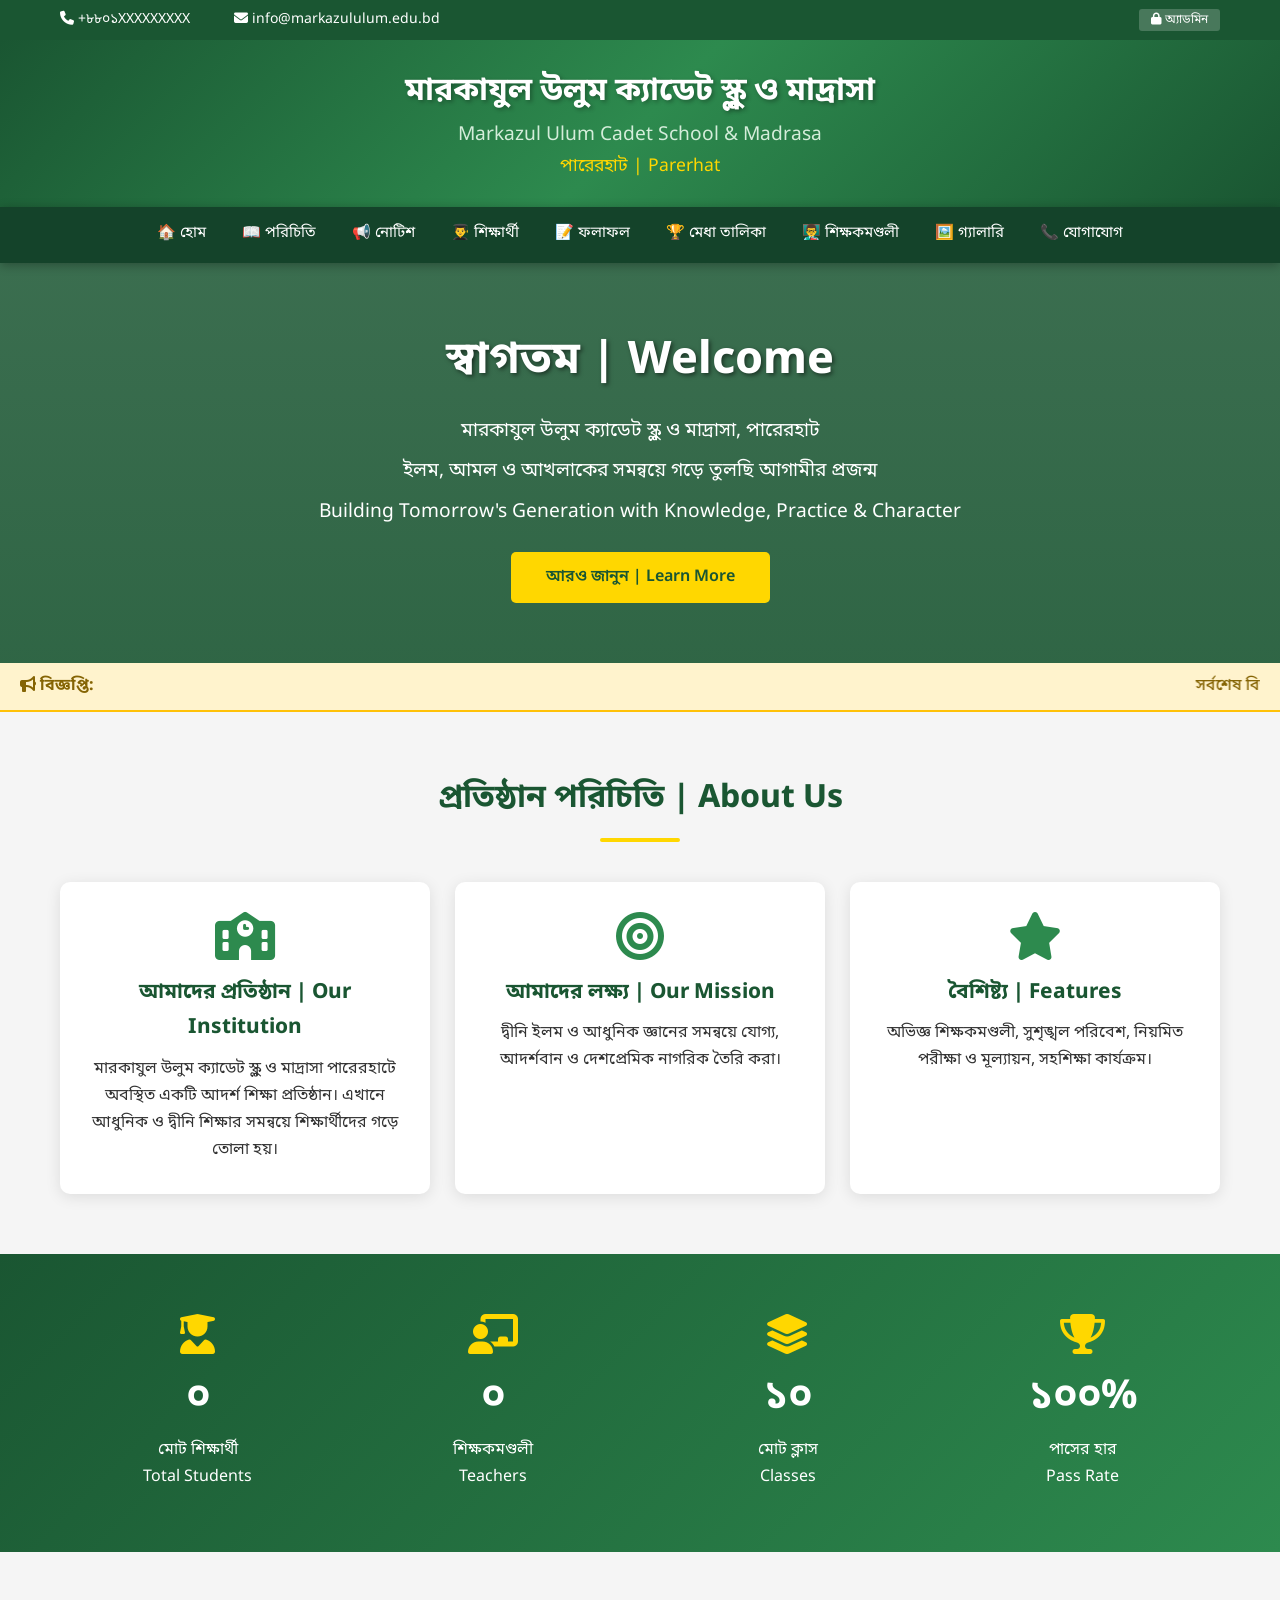
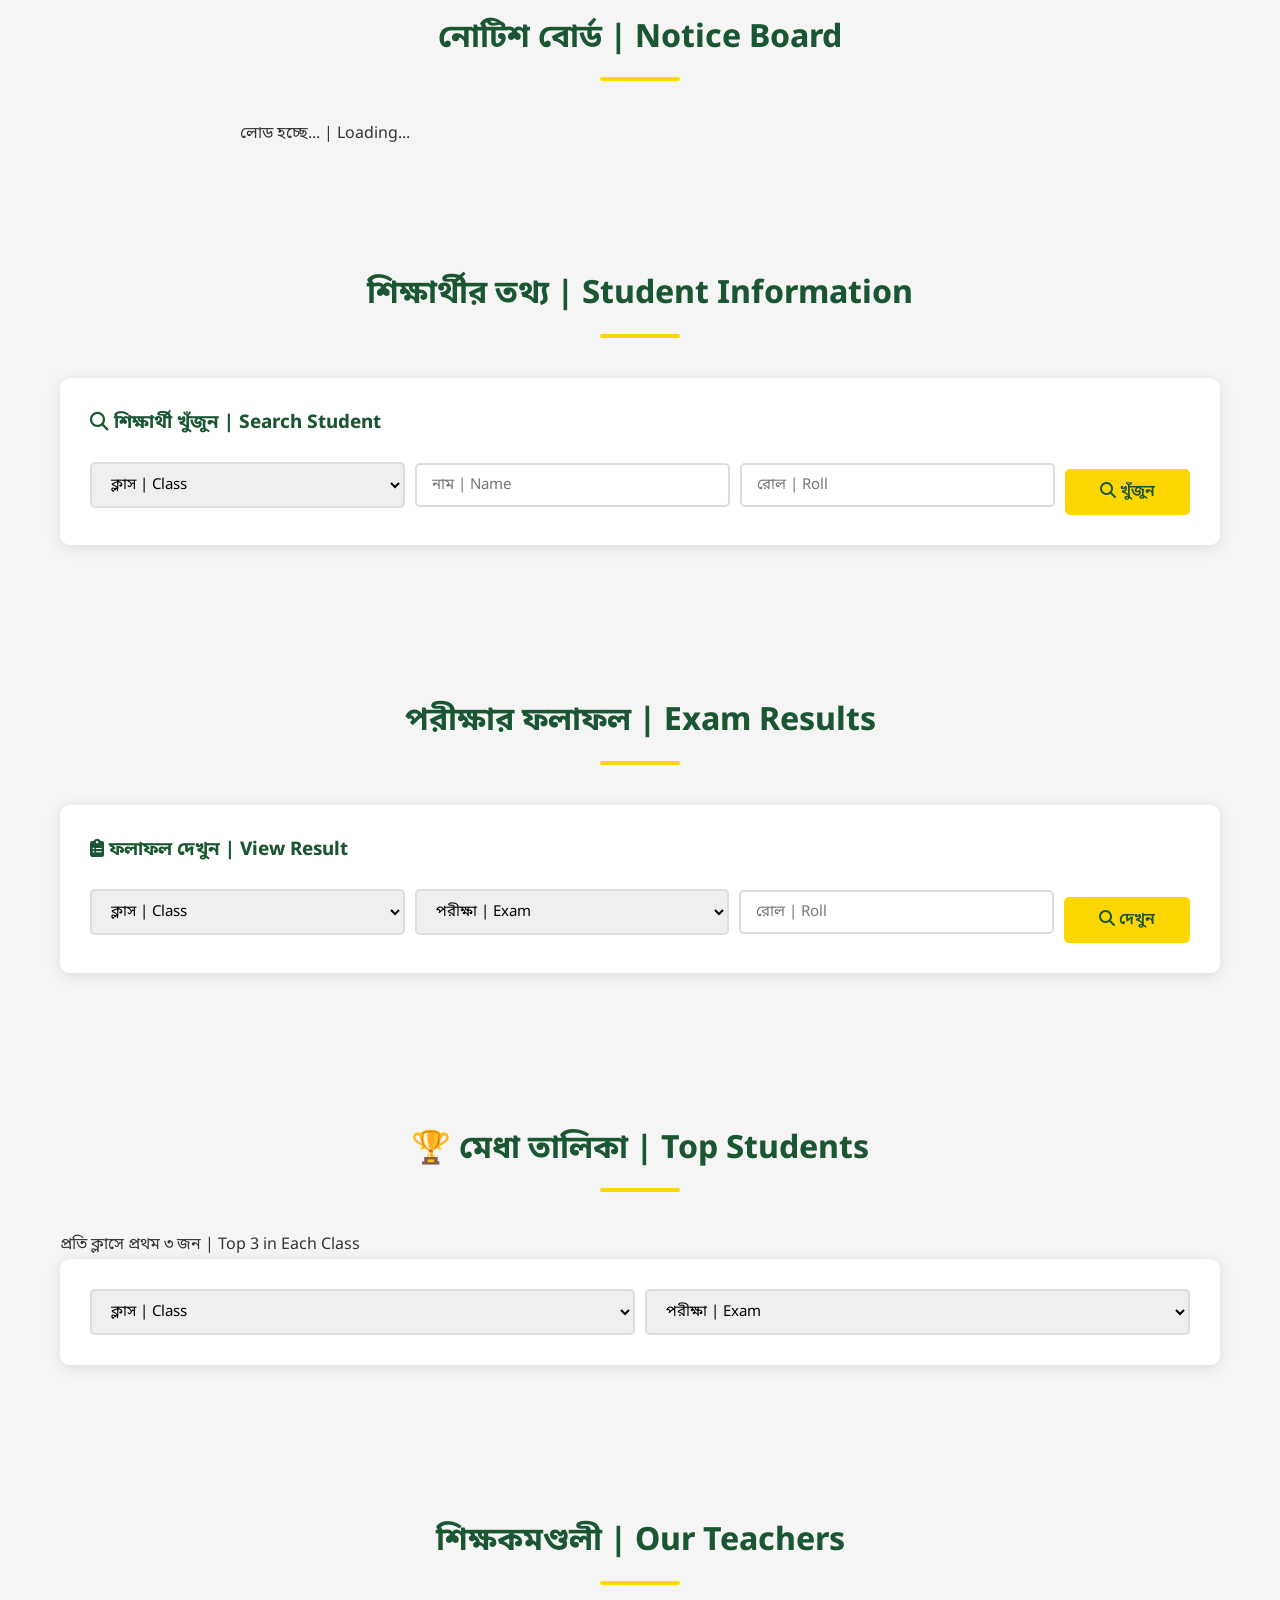
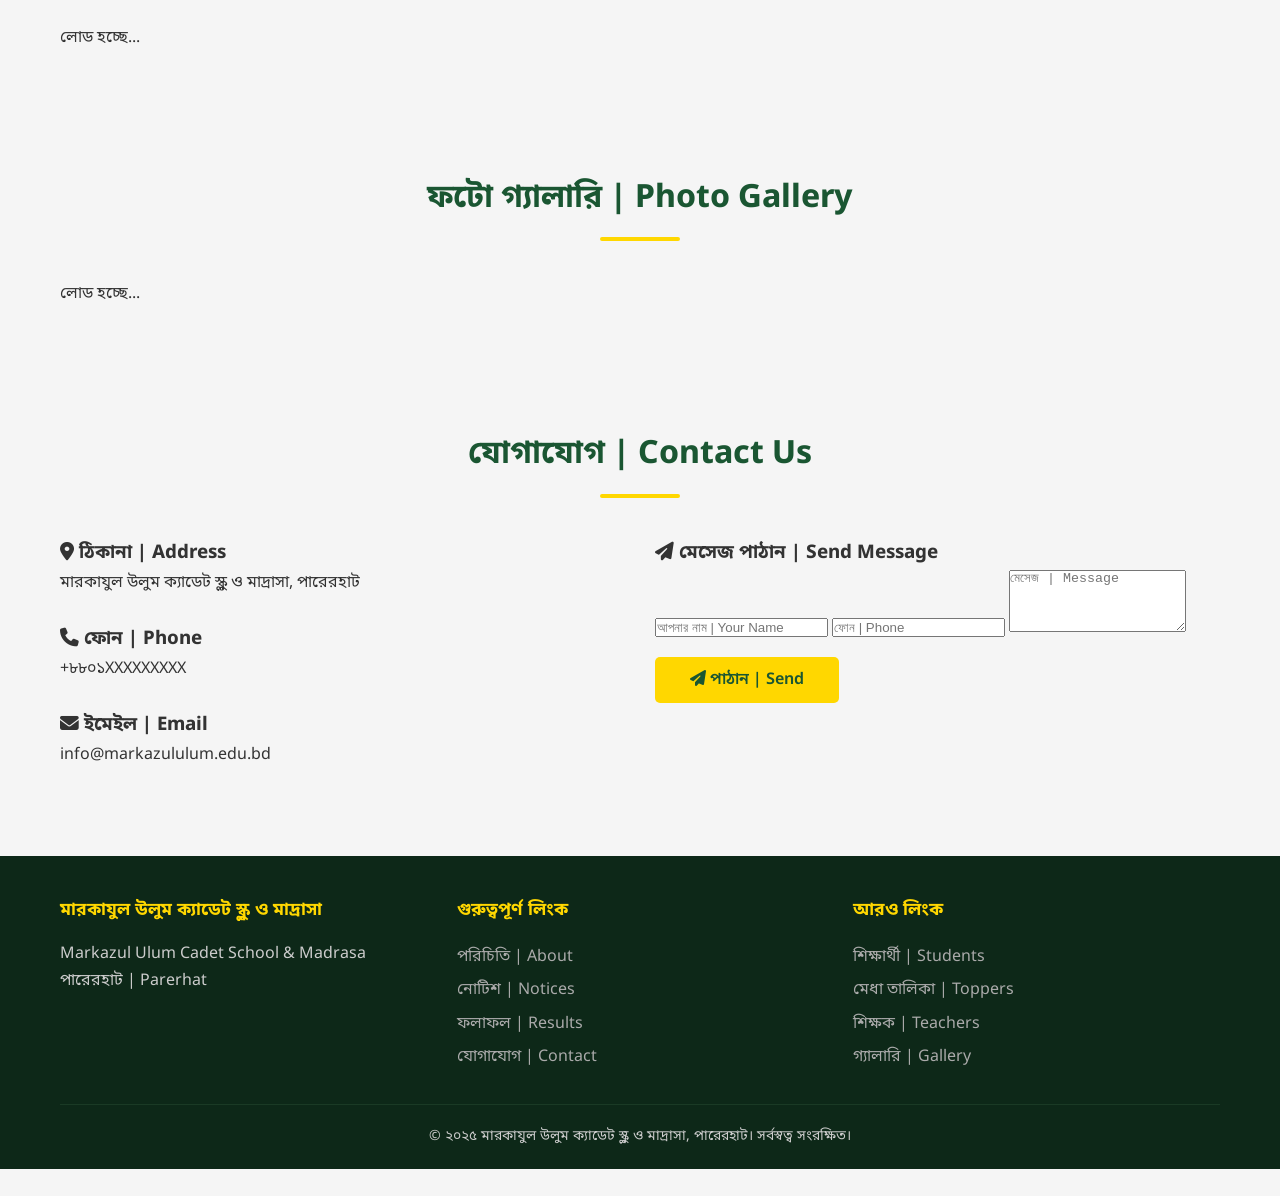
==== index.html @ 5c238a0b "Update index.html" ====
<!DOCTYPE html>
<html lang="bn">
<head>
    <meta charset="UTF-8">
    <meta name="viewport" content="width=device-width, initial-scale=1.0">
    <title>মারকাযুল উলুম ক্যাডেট স্কুল ও মাদ্রাসা, পারেরহাট</title>
    <link rel="stylesheet" href="style.css">
    <link href="https://fonts.googleapis.com/css2?family=Noto+Sans+Bengali:wght@300;400;500;600;700;800&display=swap" rel="stylesheet">
    <link rel="stylesheet" href="https://cdnjs.cloudflare.com/ajax/libs/font-awesome/6.5.0/css/all.min.css">
</head>
<body>

<!-- Top Bar -->
<div class="top-bar">
    <div class="container top-flex">
        <div class="top-left">
            <span><i class="fas fa-phone"></i> <span id="topPhone">+৮৮০১XXXXXXXXX</span></span>
            <span><i class="fas fa-envelope"></i> <span id="topEmail">info@markazululum.edu.bd</span></span>
        </div>
        <div class="top-right">
            <a href="admin.html" class="admin-link"><i class="fas fa-lock"></i> অ্যাডমিন</a>
        </div>
    </div>
</div>

<!-- Header -->
<header class="header" id="siteHeader">
    <div class="container header-content">
        <img src="" alt="Logo" class="logo" id="siteLogo" onerror="this.style.display='none'">
        <div class="header-text">
            <h1 id="siteNameBn">মারকাযুল উলুম ক্যাডেট স্কুল ও মাদ্রাসা</h1>
            <h2 id="siteNameEn">Markazul Ulum Cadet School & Madrasa</h2>
            <p id="siteLocation">পারেরহাট | Parerhat</p>
        </div>
        <img src="" alt="Logo" class="logo logo-right" id="siteLogo2" onerror="this.style.display='none'">
    </div>
</header>

<!-- Navigation -->
<nav class="navbar">
    <div class="container">
        <button class="nav-toggle" onclick="toggleNav()">☰ মেনু | Menu</button>
        <ul class="nav-menu" id="navMenu">
            <li><a href="#home">🏠 হোম</a></li>
            <li><a href="#about">📖 পরিচিতি</a></li>
            <li><a href="#notices">📢 নোটিশ</a></li>
            <li><a href="#students">👨‍🎓 শিক্ষার্থী</a></li>
            <li><a href="#results">📝 ফলাফল</a></li>
            <li><a href="#toppers">🏆 মেধা তালিকা</a></li>
            <li><a href="#teachers">👨‍🏫 শিক্ষকমণ্ডলী</a></li>
            <li><a href="#gallery">🖼️ গ্যালারি</a></li>
            <li><a href="#contact">📞 যোগাযোগ</a></li>
        </ul>
    </div>
</nav>

<!-- Hero Section -->
<section id="home" class="hero">
    <div class="hero-overlay">
        <div class="container hero-center">
            <h1 id="heroTitle">স্বাগতম | Welcome</h1>
            <p id="heroSubtitle" class="hero-sub">মারকাযুল উলুম ক্যাডেট স্কুল ও মাদ্রাসা, পারেরহাট</p>
            <p id="heroSlogan" class="hero-slogan">ইলম, আমল ও আখলাকের সমন্বয়ে গড়ে তুলছি আগামীর প্রজন্ম</p>
            <p id="heroSloganEn" class="hero-slogan-en">Building Tomorrow's Generation with Knowledge, Practice & Character</p>
            <a href="#about" class="btn btn-hero">আরও জানুন | Learn More</a>
        </div>
    </div>
</section>

<!-- Marquee -->
<div class="marquee-bar">
    <span class="marquee-label"><i class="fas fa-bullhorn"></i> বিজ্ঞপ্তি:</span>
    <marquee id="marqueeNotice" behavior="scroll" direction="left" scrollamount="4">
        সর্বশেষ বিজ্ঞপ্তি লোড হচ্ছে...
    </marquee>
</div>

<!-- About -->
<section id="about" class="section">
    <div class="container">
        <h2 class="section-title">প্রতিষ্ঠান পরিচিতি | About Us</h2>
        <div class="about-grid">
            <div class="about-card">
                <i class="fas fa-school"></i>
                <h3>আমাদের প্রতিষ্ঠান | Our Institution</h3>
                <p id="aboutText1">মারকাযুল উলুম ক্যাডেট স্কুল ও মাদ্রাসা পারেরহাটে অবস্থিত একটি আদর্শ শিক্ষা প্রতিষ্ঠান। এখানে আধুনিক ও দ্বীনি শিক্ষার সমন্বয়ে শিক্ষার্থীদের গড়ে তোলা হয়।</p>
            </div>
            <div class="about-card">
                <i class="fas fa-bullseye"></i>
                <h3>আমাদের লক্ষ্য | Our Mission</h3>
                <p id="aboutText2">দ্বীনি ইলম ও আধুনিক জ্ঞানের সমন্বয়ে যোগ্য, আদর্শবান ও দেশপ্রেমিক নাগরিক তৈরি করা।</p>
            </div>
            <div class="about-card">
                <i class="fas fa-star"></i>
                <h3>বৈশিষ্ট্য | Features</h3>
                <p id="aboutText3">অভিজ্ঞ শিক্ষকমণ্ডলী, সুশৃঙ্খল পরিবেশ, নিয়মিত পরীক্ষা ও মূল্যায়ন, সহশিক্ষা কার্যক্রম।</p>
            </div>
        </div>
    </div>
</section>

<!-- Stats -->
<section class="stats-section">
    <div class="container stats-grid">
        <div class="stat-card">
            <i class="fas fa-user-graduate"></i>
            <h3 id="statStudents">০</h3>
            <p>মোট শিক্ষার্থী<br>Total Students</p>
        </div>
        <div class="stat-card">
            <i class="fas fa-chalkboard-teacher"></i>
            <h3 id="statTeachers">০</h3>
            <p>শিক্ষকমণ্ডলী<br>Teachers</p>
        </div>
        <div class="stat-card">
            <i class="fas fa-layer-group"></i>
            <h3 id="statClasses">১০</h3>
            <p>মোট ক্লাস<br>Classes</p>
        </div>
        <div class="stat-card">
            <i class="fas fa-trophy"></i>
            <h3 id="statPassRate">১০০%</h3>
            <p>পাসের হার<br>Pass Rate</p>
        </div>
    </div>
</section>

<!-- Notices -->
<section id="notices" class="section bg-light">
    <div class="container">
        <h2 class="section-title">নোটিশ বোর্ড | Notice Board</h2>
        <div id="noticeList" class="notice-list">
            <div class="loading">লোড হচ্ছে... | Loading...</div>
        </div>
    </div>
</section>

<!-- Students -->
<section id="students" class="section">
    <div class="container">
        <h2 class="section-title">শিক্ষার্থীর তথ্য | Student Information</h2>
        <div class="search-box">
            <h3><i class="fas fa-search"></i> শিক্ষার্থী খুঁজুন | Search Student</h3>
            <div class="search-form">
                <select id="searchClass">
                    <option value="">ক্লাস | Class</option>
                    <option value="Play">প্লে | Play</option>
                    <option value="Nursery">নার্সারি | Nursery</option>
                    <option value="KG">কেজি | KG</option>
                    <option value="1">ক্লাস ১ | Class 1</option>
                    <option value="2">ক্লাস ২ | Class 2</option>
                    <option value="3">ক্লাস ৩ | Class 3</option>
                    <option value="4">ক্লাস ৪ | Class 4</option>
                    <option value="5">ক্লাস ৫ | Class 5</option>
                    <option value="6">ক্লাস ৬ | Class 6</option>
                    <option value="7">ক্লাস ৭ | Class 7</option>
                    <option value="8">ক্লাস ৮ | Class 8</option>
                    <option value="9">ক্লাস ৯ | Class 9</option>
                    <option value="10">ক্লাস ১০ | Class 10</option>
                </select>
                <input type="text" id="searchName" placeholder="নাম | Name">
                <input type="text" id="searchRoll" placeholder="রোল | Roll">
                <button onclick="searchStudents()" class="btn"><i class="fas fa-search"></i> খুঁজুন</button>
            </div>
        </div>
        <div id="studentResults" class="student-grid"></div>
    </div>
</section>

<!-- Results -->
<section id="results" class="section bg-light">
    <div class="container">
        <h2 class="section-title">পরীক্ষার ফলাফল | Exam Results</h2>
        <div class="search-box">
            <h3><i class="fas fa-clipboard-list"></i> ফলাফল দেখুন | View Result</h3>
            <div class="search-form">
                <select id="resultClass">
                    <option value="">ক্লাস | Class</option>
                    <option value="Play">প্লে</option>
                    <option value="Nursery">নার্সারি</option>
                    <option value="KG">কেজি</option>
                    <option value="1">ক্লাস ১</option>
                    <option value="2">ক্লাস ২</option>
                    <option value="3">ক্লাস ৩</option>
                    <option value="4">ক্লাস ৪</option>
                    <option value="5">ক্লাস ৫</option>
                    <option value="6">ক্লাস ৬</option>
                    <option value="7">ক্লাস ৭</option>
                    <option value="8">ক্লাস ৮</option>
                    <option value="9">ক্লাস ৯</option>
                    <option value="10">ক্লাস ১০</option>
                </select>
                <select id="resultExam">
                    <option value="">পরীক্ষা | Exam</option>
                    <option value="1st-term">প্রথম সাময়িক | 1st Term</option>
                    <option value="mid-term">অর্ধবার্ষিক | Mid Term</option>
                    <option value="final">বার্ষিক | Final</option>
                    <option value="test">টেস্ট | Test</option>
                </select>
                <input type="text" id="resultRoll" placeholder="রোল | Roll">
                <button onclick="searchResults()" class="btn"><i class="fas fa-search"></i> দেখুন</button>
            </div>
        </div>
        <div id="resultDisplay"></div>
    </div>
</section>

<!-- Toppers -->
<section id="toppers" class="section">
    <div class="container">
        <h2 class="section-title">🏆 মেধা তালিকা | Top Students</h2>
        <p class="section-subtitle">প্রতি ক্লাসে প্রথম ৩ জন | Top 3 in Each Class</p>
        <div class="search-box">
            <div class="search-form">
                <select id="topperClass" onchange="loadToppers()">
                    <option value="">ক্লাস | Class</option>
                    <option value="Play">প্লে</option>
                    <option value="Nursery">নার্সারি</option>
                    <option value="KG">কেজি</option>
                    <option value="1">ক্লাস ১</option>
                    <option value="2">ক্লাস ২</option>
                    <option value="3">ক্লাস ৩</option>
                    <option value="4">ক্লাস ৪</option>
                    <option value="5">ক্লাস ৫</option>
                    <option value="6">ক্লাস ৬</option>
                    <option value="7">ক্লাস ৭</option>
                    <option value="8">ক্লাস ৮</option>
                    <option value="9">ক্লাস ৯</option>
                    <option value="10">ক্লাস ১০</option>
                </select>
                <select id="topperExam" onchange="loadToppers()">
                    <option value="">পরীক্ষা | Exam</option>
                    <option value="1st-term">প্রথম সাময়িক</option>
                    <option value="mid-term">অর্ধবার্ষিক</option>
                    <option value="final">বার্ষিক</option>
                    <option value="test">টেস্ট</option>
                </select>
            </div>
        </div>
        <div id="topperDisplay" class="topper-grid"></div>
    </div>
</section>

<!-- Teachers -->
<section id="teachers" class="section bg-light">
    <div class="container">
        <h2 class="section-title">শিক্ষকমণ্ডলী | Our Teachers</h2>
        <div id="teacherList" class="teacher-grid">
            <div class="loading">লোড হচ্ছে...</div>
        </div>
    </div>
</section>

<!-- Gallery -->
<section id="gallery" class="section">
    <div class="container">
        <h2 class="section-title">ফটো গ্যালারি | Photo Gallery</h2>
        <div id="galleryGrid" class="gallery-grid">
            <div class="loading">লোড হচ্ছে...</div>
        </div>
    </div>
</section>

<!-- Contact -->
<section id="contact" class="section bg-light">
    <div class="container">
        <h2 class="section-title">যোগাযোগ | Contact Us</h2>
        <div class="contact-grid">
            <div class="contact-card">
                <h3><i class="fas fa-map-marker-alt"></i> ঠিকানা | Address</h3>
                <p id="contactAddress">মারকাযুল উলুম ক্যাডেট স্কুল ও মাদ্রাসা, পারেরহাট</p>
                <br>
                <h3><i class="fas fa-phone"></i> ফোন | Phone</h3>
                <p id="contactPhone">+৮৮০১XXXXXXXXX</p>
                <br>
                <h3><i class="fas fa-envelope"></i> ইমেইল | Email</h3>
                <p id="contactEmail">info@markazululum.edu.bd</p>
                <br>
                <div id="contactMap"></div>
            </div>
            <div class="contact-card">
                <h3><i class="fas fa-paper-plane"></i> মেসেজ পাঠান | Send Message</h3>
                <input type="text" id="msgName" placeholder="আপনার নাম | Your Name">
                <input type="text" id="msgPhone" placeholder="ফোন | Phone">
                <textarea id="msgText" rows="4" placeholder="মেসেজ | Message"></textarea>
                <button onclick="sendMessage()" class="btn btn-full"><i class="fas fa-paper-plane"></i> পাঠান | Send</button>
                <p id="msgStatus"></p>
            </div>
        </div>
    </div>
</section>

<!-- Footer -->
<footer class="footer">
    <div class="container">
        <div class="footer-grid">
            <div class="footer-col">
                <h3 id="footerName">মারকাযুল উলুম ক্যাডেট স্কুল ও মাদ্রাসা</h3>
                <p>Markazul Ulum Cadet School & Madrasa</p>
                <p>পারেরহাট | Parerhat</p>
            </div>
            <div class="footer-col">
                <h3>গুরুত্বপূর্ণ লিংক</h3>
                <a href="#about">পরিচিতি | About</a>
                <a href="#notices">নোটিশ | Notices</a>
                <a href="#results">ফলাফল | Results</a>
                <a href="#contact">যোগাযোগ | Contact</a>
            </div>
            <div class="footer-col">
                <h3>আরও লিংক</h3>
                <a href="#students">শিক্ষার্থী | Students</a>
                <a href="#toppers">মেধা তালিকা | Toppers</a>
                <a href="#teachers">শিক্ষক | Teachers</a>
                <a href="#gallery">গ্যালারি | Gallery</a>
            </div>
        </div>
        <div class="footer-bottom">
            <p id="footerText">© ২০২৫ মারকাযুল উলুম ক্যাডেট স্কুল ও মাদ্রাসা, পারেরহাট। সর্বস্বত্ব সংরক্ষিত।</p>
        </div>
    </div>
</footer>

<!-- Image Modal -->
<div id="imageModal" class="modal" onclick="this.style.display='none'">
    <img id="modalImg" src="">
    <p id="modalCaption"></p>
</div>

<!-- Firebase SDK -->
<script src="https://www.gstatic.com/firebasejs/10.7.1/firebase-app-compat.js"></script>
<script src="https://www.gstatic.com/firebasejs/10.7.1/firebase-firestore-compat.js"></script>
<script src="https://www.gstatic.com/firebasejs/10.7.1/firebase-auth-compat.js"></script>
<script src="app.js"></script>

</body>
</html>
---- style.css ----
/* ===== RESET & BASE ===== */
* {
    margin: 0;
    padding: 0;
    box-sizing: border-box;
}

body {
    font-family: 'Noto Sans Bengali', sans-serif;
    color: #333;
    line-height: 1.7;
    background: #f5f5f5;
}

.container {
    max-width: 1200px;
    margin: 0 auto;
    padding: 0 20px;
}

a {
    text-decoration: none;
    color: inherit;
}

.english {
    font-style: italic;
    color: #666;
    font-size: 0.9em;
}

/* ===== TOP BAR ===== */
.top-bar {
    background: #1a5632;
    color: white;
    padding: 8px 0;
    font-size: 14px;
}

.top-bar .container {
    display: flex;
    justify-content: space-between;
    align-items: center;
    flex-wrap: wrap;
    gap: 10px;
}

.top-bar span {
    margin-right: 20px;
}

.admin-link {
    background: rgba(255,255,255,0.2);
    padding: 3px 12px;
    border-radius: 3px;
    font-size: 12px;
}

.admin-link:hover {
    background: rgba(255,255,255,0.3);
}

/* ===== HEADER ===== */
.header {
    background: linear-gradient(135deg, #1a5632 0%, #2d8a4e 50%, #1a5632 100%);
    color: white;
    padding: 25px 0;
    text-align: center;
}

.header-content {
    display: flex;
    align-items: center;
    justify-content: center;
    gap: 20px;
    flex-wrap: wrap;
}

.logo {
    width: 80px;
    height: 80px;
    border-radius: 50%;
    border: 3px solid gold;
}

.header-text h1 {
    font-size: 2em;
    text-shadow: 2px 2px 4px rgba(0,0,0,0.3);
}

.header-text h2 {
    font-size: 1.2em;
    font-weight: 400;
    color: #d4edda;
}

.header-text p {
    color: gold;
    font-size: 1.1em;
}

/* ===== NAVBAR ===== */
.navbar {
    background: #14432a;
    position: sticky;
    top: 0;
    z-index: 1000;
    box-shadow: 0 2px 10px rgba(0,0,0,0.3);
}

.nav-toggle {
    display: none;
    background: #2d8a4e;
    color: white;
    border: none;
    padding: 10px 20px;
    font-size: 16px;
    cursor: pointer;
    width: 100%;
    font-family: 'Noto Sans Bengali', sans-serif;
}

.nav-menu {
    list-style: none;
    display: flex;
    justify-content: center;
    flex-wrap: wrap;
}

.nav-menu li a {
    display: block;
    padding: 14px 18px;
    color: white;
    font-size: 15px;
    transition: all 0.3s;
    border-bottom: 3px solid transparent;
}

.nav-menu li a:hover,
.nav-menu li a.active {
    background: #2d8a4e;
    border-bottom-color: gold;
}

/* ===== HERO ===== */
.hero {
    background: linear-gradient(rgba(26,86,50,0.85), rgba(26,86,50,0.9)),
                url('school-bg.jpg') center/cover;
    min-height: 400px;
    display: flex;
    align-items: center;
}

.hero-overlay {
    width: 100%;
    text-align: center;
    color: white;
    padding: 60px 20px;
}

.hero h1 {
    font-size: 2.8em;
    margin-bottom: 15px;
    text-shadow: 2px 2px 4px rgba(0,0,0,0.5);
}

.hero p {
    font-size: 1.2em;
    margin-bottom: 8px;
}

.btn {
    display: inline-block;
    background: gold;
    color: #1a5632;
    padding: 12px 35px;
    border: none;
    border-radius: 5px;
    font-size: 16px;
    font-weight: 600;
    cursor: pointer;
    margin-top: 15px;
    transition: all 0.3s;
    font-family: 'Noto Sans Bengali', sans-serif;
}

.btn:hover {
    background: #ffd700;
    transform: translateY(-2px);
    box-shadow: 0 5px 15px rgba(0,0,0,0.2);
}

/* ===== MARQUEE ===== */
.marquee-bar {
    background: #fff3cd;
    padding: 10px 20px;
    display: flex;
    align-items: center;
    border-bottom: 2px solid #ffc107;
}

.marquee-label {
    font-weight: 700;
    color: #856404;
    margin-right: 15px;
    white-space: nowrap;
}

marquee {
    color: #856404;
    font-weight: 500;
}

/* ===== SECTIONS ===== */
.section {
    padding: 60px 0;
}

.section-alt {
    background: #e8f5e9;
}

.section-title {
    text-align: center;
    font-size: 2em;
    color: #1a5632;
    margin-bottom: 40px;
    position: relative;
    padding-bottom: 15px;
}

.section-title::after {
    content: '';
    position: absolute;
    bottom: 0;
    left: 50%;
    transform: translateX(-50%);
    width: 80px;
    height: 4px;
    background: gold;
    border-radius: 2px;
}

/* ===== ABOUT ===== */
.about-grid {
    display: grid;
    grid-template-columns: repeat(auto-fit, minmax(300px, 1fr));
    gap: 25px;
}

.about-card {
    background: white;
    padding: 30px;
    border-radius: 10px;
    text-align: center;
    box-shadow: 0 3px 15px rgba(0,0,0,0.1);
    transition: transform 0.3s;
}

.about-card:hover {
    transform: translateY(-5px);
}

.about-card i {
    font-size: 3em;
    color: #2d8a4e;
    margin-bottom: 15px;
}

.about-card h3 {
    color: #1a5632;
    margin-bottom: 10px;
    font-size: 1.3em;
}

/* ===== STATS ===== */
.stats-section {
    background: linear-gradient(135deg, #1a5632, #2d8a4e);
    padding: 40px 0;
}

.stats-grid {
    display: grid;
    grid-template-columns: repeat(auto-fit, minmax(200px, 1fr));
    gap: 20px;
    text-align: center;
}

.stat-card {
    color: white;
    padding: 20px;
}

.stat-card i {
    font-size: 2.5em;
    color: gold;
    margin-bottom: 10px;
}

.stat-card h3 {
    font-size: 2.5em;
    margin-bottom: 5px;
}

/* ===== SEARCH BOX ===== */
.search-box {
    background: white;
    padding: 30px;
    border-radius: 10px;
    box-shadow: 0 3px 15px rgba(0,0,0,0.1);
    margin-bottom: 30px;
}

.search-box h3 {
    color: #1a5632;
    margin-bottom: 15px;
}

.search-form {
    display: flex;
    gap: 10px;
    flex-wrap: wrap;
    align-items: center;
}

.search-form select,
.search-form input {
    padding: 10px 15px;
    border: 2px solid #ddd;
    border-radius: 5px;
    font-size: 15px;
    font-family: 'Noto Sans Bengali', sans-serif;
    flex: 1;
    min-width: 150px;
}

.search-form select:focus,
.search-form input:focus {
    border-color: #2d8a4e;
    outline: none;
}

/* ===== NOTICE LIST ===== */
.notice-list {
    max-width: 800px;
    margin: 0 auto;
}

.notice-item {
    background: white;
    padding: 20px;
    margin-bottom: 15px;
    border-radius: 8px;
    border-left: 5px solid #2d8a4e;
    box-shadow: 0 2px 8px rgba(0,0,0,0.1);
    transition: transform 0.2s;
}

.notice-item:hover {
    transform: translateX(5px);
}

.notice-item .date {
    color: #2d8a4e;
    font-size: 13px;
    font-weight: 600;
}

.notice-item h3 {
    color: #1a5632;
    margin: 5px 0;
}

.notice-item p {
    color: #555;
}

/* ===== STUDENT RESULTS ===== */
.student-results {
    display: grid;
    grid-template-columns: repeat(auto-fit, minmax(300px, 1fr));
    gap: 20px;
}

.student-card {
    background: white;
    padding: 25px;
    border-radius: 10px;
    box-shadow: 0 3px 10px rgba(0,0,0,0.1);
    text-align: center;
    border-top: 4px solid #2d8a4e;
}

.student-card img {
    width: 100px;
    height: 100px;
    border-radius: 50%;
    object-fit: cover;
    border: 3px solid #2d8a4e;
    margin-bottom: 10px;
}

.student-card h3 {
    color: #1a5632;
}

.student-card .info {
    text-align: left;
    margin-top: 10px;
}

.student-card .info p {
    padding: 5px 0;
    border-bottom: 1px solid #eee;
    font-size: 14px;
}

.student-card .info span {
    font-weight: 600;
    color: #1a5632;
}

/* ===== RESULT DISPLAY ===== */
.result-display {
    max-width: 800px;
    margin: 0 auto;
}

.result-card {
    background: white;
    padding: 30px;
    border-radius: 10px;
    box-shadow: 0 3px 15px rgba(0,0,0,0.1);
}

.result-card h3 {
    color: #1a5632;
    text-align: center;
    margin-bottom: 20px;
    font-size: 1.5em;
}

.result-table {
    width: 100%;
    border-collapse: collapse;
    margin-top: 15px;
}

.result-table th,
.result-table td {
    padding: 12px 15px;
    border: 1px solid #ddd;
    text-align: center;
}

.result-table th {
    background: #1a5632;
    color: white;
}

.result-table tr:nth-child(even) {
    background: #f9f9f9;
}

.result-total {
    text-align: center;
    margin-top: 20px;
    font-size: 1.2em;
}

.result-total span {
    font-weight: 700;
    color: #1a5632;
}

/* ===== TOPPERS ===== */
.topper-display {
    display: grid;
    grid-template-columns: repeat(auto-fit, minmax(250px, 1fr));
    gap: 25px;
    max-width: 900px;
    margin: 0 auto;
}

.topper-card {
    background: white;
    padding: 25px;
    border-radius: 10px;
    text-align: center;
    box-shadow: 0 5px 20px rgba(0,0,0,0.1);
    position: relative;
    overflow: hidden;
}

.topper-card.gold {
    border-top: 5px solid gold;
}

.topper-card.silver {
    border-top: 5px solid silver;
}

.topper-card.bronze {
    border-top: 5px solid #cd7f32;
}

.topper-position {
    width: 50px;
    height: 50px;
    border-radius: 50%;
    display: flex;
    align-items: center;
    justify-content: center;
    font-size: 1.5em;
    font-weight: 700;
    color: white;
    margin: 0 auto 15px;
}

.topper-card.gold .topper-position {
    background: linear-gradient(135deg, #f7d000, #e6ac00);
}

.topper-card.silver .topper-position {
    background: linear-gradient(135deg, #c0c0c0, #a0a0a0);
}

.topper-card.bronze .topper-position {
    background: linear-gradient(135deg, #cd7f32, #a0622e);
}

.topper-card img {
    width: 90px;
    height: 90px;
    border-radius: 50%;
    object-fit: cover;
    border: 3px solid #2d8a4e;
    margin-bottom: 10px;
}

.topper-card h3 {
    color: #1a5632;
    font-size: 1.2em;
}

.topper-card .marks {
    font-size: 1.3em;
    font-weight: 700;
    color: #2d8a4e;
    margin-top: 5px;
}

/* ===== TEACHERS ===== */
.teacher-grid {
    display: grid;
    grid-template-columns: repeat(auto-fit, minmax(250px, 1fr));
    gap: 25px;
}

.teacher-card {
    background: white;
    padding: 25px;
    border-radius: 10px;
    text-align: center;
    box-shadow: 0 3px 10px rgba(0,0,0,0.1);
    transition: transform 0.3s;
}

.teacher-card:hover {
    transform: translateY(-5px);
}

.teacher-card img {
    width: 120px;
    height: 120px;
    border-radius: 50%;
    object-fit: cover;
    border: 4px solid #2d8a4e;
    margin-bottom: 15px;
}

.teacher-card h3 {
    color: #1a5632;
    margin-bottom: 5px;
}

.teacher-card .designation {
    color: #2d8a4e;
    font-weight: 600;
}

.teacher-card .subject {
    color: #666;
    font-size: 14px;
}

/* ===== GALLERY ===== */
.gallery-grid {
    display: grid;
    grid-template-columns: repeat(auto-fit, minmax(250px, 1fr));
    gap: 15px;
}

.gallery-item {
    border-radius: 10px;
    overflow: hidden;
    box-shadow: 0 3px 10px rgba(0,0,0,0.1);
    cursor: pointer;
    transition: transform 0.3s;
}

.gallery-item:hover {
    transform: scale(1.03);
}

.gallery-item img {
    width: 100%;
    height: 200px;
    object-fit: cover;
}

.gallery-item p {
    padding: 10px;
    background: white;
    text-align: center;
    font-size: 14px;
    color: #1a5632;
    font-weight: 500;
}

/* ===== CONTACT ===== */
.contact-grid {
    display: grid;
    grid-template-columns: repeat(auto-fit, minmax(300px, 1fr));
    gap: 30px;
}

.contact-info {
    background: white;
    padding: 30px;
    border-radius: 10px;
    box-shadow: 0 3px 10px rgba(0,0,0,0.1);
}

.contact-info h3 {
    color: #1a5632;
    margin-bottom: 15px;
}

.contact-info p {
    margin-bottom: 10px;
}

.contact-info i {
    color: #2d8a4e;
    margin-right: 10px;
    width: 20px;
}

.contact-form {
    background: white;
    padding: 30px;
    border-radius: 10px;
    box-shadow: 0 3px 10px rgba(0,0,0,0.1);
}

.contact-form h3 {
    color: #1a5632;
    margin-bottom: 15px;
}

.contact-form input,
.contact-form textarea {
    width: 100%;
    padding: 12px;
    border: 2px solid #ddd;
    border-radius: 5px;
    margin-bottom: 10px;
    font-family: 'Noto Sans Bengali', sans-serif;
    font-size: 15px;
}

.contact-form input:focus,
.contact-form textarea:focus {
    border-color: #2d8a4e;
    outline: none;
}

#msgStatus {
    color: #2d8a4e;
    font-weight: 600;
    margin-top: 10px;
}

/* ===== FOOTER ===== */
.footer {
    background: #0d2818;
    color: #ccc;
    padding: 40px 0 20px;
}

.footer-grid {
    display: grid;
    grid-template-columns: repeat(auto-fit, minmax(250px, 1fr));
    gap: 30px;
    margin-bottom: 30px;
}

.footer-grid h3 {
    color: gold;
    margin-bottom: 15px;
    font-size: 1.1em;
}

.footer-grid a {
    display: block;
    color: #aaa;
    padding: 3px 0;
    transition: color 0.3s;
}

.footer-grid a:hover {
    color: gold;
}

.footer-bottom {
    border-top: 1px solid #1a3a25;
    padding-top: 20px;
    text-align: center;
    font-size: 14px;
}

/* ===== RESPONSIVE ===== */
@media (max-width: 768px) {
    .header-text h1 {
        font-size: 1.4em;
    }

    .header-text h2 {
        font-size: 1em;
    }

    .hero h1 {
        font-size: 1.8em;
    }

    .nav-toggle {
        display: block;
    }

    .nav-menu {
        display: none;
        flex-direction: column;
    }

    .nav-menu.show {
        display: flex;
    }

    .nav-menu li a {
        padding: 12px 20px;
        border-bottom: 1px solid rgba(255,255,255,0.1);
    }

    .search-form {
        flex-direction: column;
    }

    .search-form select,
    .search-form input {
        width: 100%;
    }

    .top-bar .container {
        flex-direction: column;
        text-align: center;
    }

    .logo {
        width: 60px;
        height: 60px;
    }

    .section-title {
        font-size: 1.5em;
    }

    .result-table {
        font-size: 13px;
    }

    .result-table th,
    .result-table td {
        padding: 8px 5px;
    }
}

/* ===== ADMIN PAGE STYLES ===== */
.admin-container {
    max-width: 1000px;
    margin: 0 auto;
    padding: 20px;
}

.login-box {
    max-width: 400px;
    margin: 100px auto;
    background: white;
    padding: 40px;
    border-radius: 10px;
    box-shadow: 0 5px 20px rgba(0,0,0,0.1);
    text-align: center;
}

.login-box h2 {
    color: #1a5632;
    margin-bottom: 25px;
}

.login-box input {
    width: 100%;
    padding: 12px;
    border: 2px solid #ddd;
    border-radius: 5px;
    margin-bottom: 15px;
    font-size: 15px;
    font-family: 'Noto Sans Bengali', sans-serif;
}

.login-box input:focus {
    border-color: #2d8a4e;
    outline: none;
}

.admin-panel {
    display: none;
}

.admin-header {
    background: #1a5632;
    color: white;
    padding: 15px 25px;
    display: flex;
    justify-content: space-between;
    align-items: center;
    border-radius: 10px 10px 0 0;
    margin-top: 20px;
}

.admin-tabs {
    display: flex;
    flex-wrap: wrap;
    gap: 5px;
    background: #14432a;
    padding: 10px;
}

.admin-tabs button {
    padding: 10px 20px;
    border: none;
    background: transparent;
    color: white;
    cursor: pointer;
    border-radius: 5px;
    font-family: 'Noto Sans Bengali', sans-serif;
    font-size: 14px;
    transition: background 0.3s;
}

.admin-tabs button:hover,
.admin-tabs button.active {
    background: #2d8a4e;
}

.admin-content {
    background: white;
    padding: 30px;
    border-radius: 0 0 10px 10px;
    box-shadow: 0 3px 15px rgba(0,0,0,0.1);
}

.tab-content {
    display: none;
}

.tab-content.active {
    display: block;
}

.form-group {
    margin-bottom: 15px;
}

.form-group label {
    display: block;
    margin-bottom: 5px;
    font-weight: 600;
    color: #1a5632;
}

.form-group input,
.form-group select,
.form-group textarea {
    width: 100%;
    padding: 10px;
    border: 2px solid #ddd;
    border-radius: 5px;
    font-family: 'Noto Sans Bengali', sans-serif;
    font-size: 14px;
}

.form-group input:focus,
.form-group select:focus,
.form-group textarea:focus {
    border-color: #2d8a4e;
    outline: none;
}

.form-row {
    display: grid;
    grid-template-columns: repeat(auto-fit, minmax(200px, 1fr));
    gap: 15px;
}

.btn-danger {
    background: #dc3545;
    color: white;
    border: none;
    padding: 5px 15px;
    border-radius: 3px;
    cursor: pointer;
    font-size: 13px;
}

.btn-danger:hover {
    background: #c82333;
}

.btn-sm {
    padding: 8px 20px;
    font-size: 14px;
}

.data-table {
    width: 100%;
    border-collapse: collapse;
    margin-top: 20px;
    font-size: 14px;
}

.data-table th,
.data-table td {
    padding: 10px;
    border: 1px solid #ddd;
    text-align: left;
}

.data-table th {
    background: #1a5632;
    color: white;
}

.data-table tr:nth-child(even) {
    background: #f9f9f9;
}

.success-msg {
    color: #28a745;
    font-weight: 600;
    margin-top: 10px;
}

.error-msg {
    color: #dc3545;
    font-weight: 600;
    margin-top: 10px;
}

.subject-marks-grid {
    display: grid;
    grid-template-columns: repeat(auto-fit, minmax(200px, 1fr));
    gap: 10px;
    margin: 15px 0;
}

.subject-marks-grid .form-group {
    margin-bottom: 5px;
}
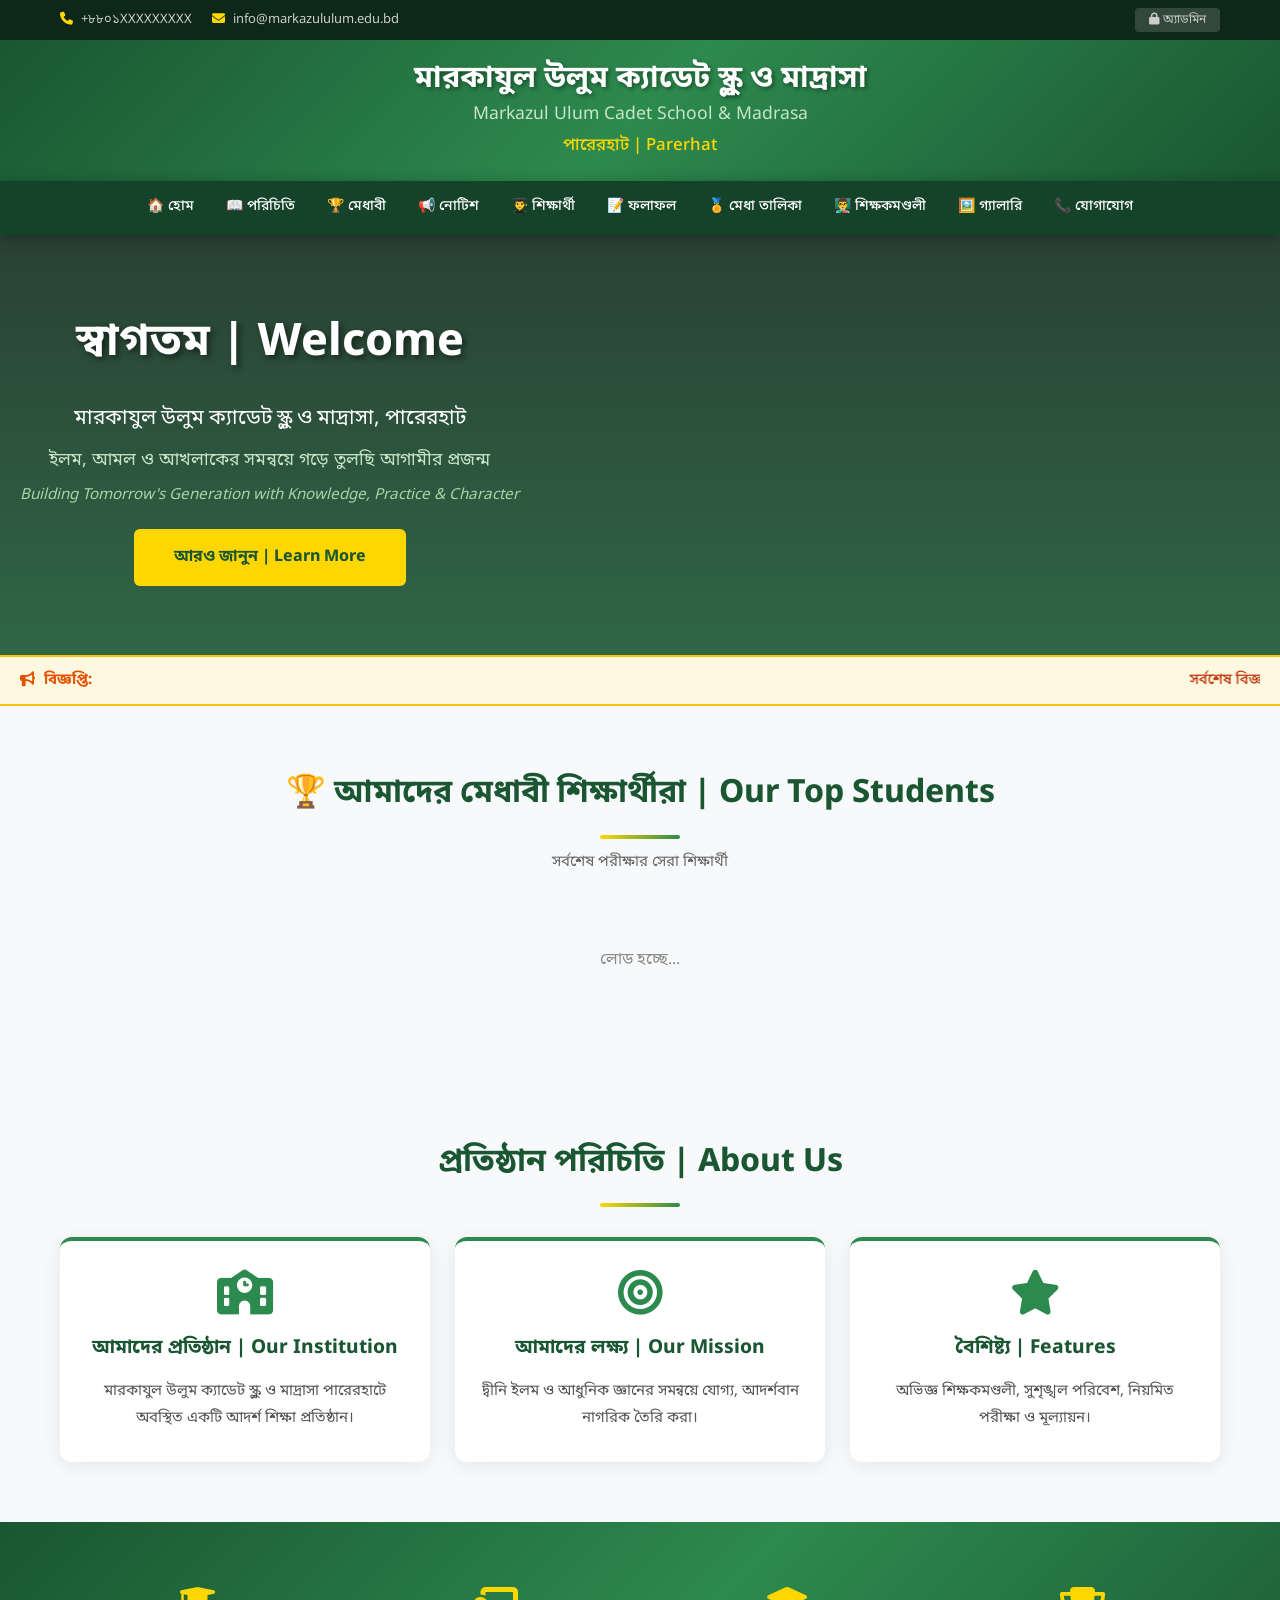
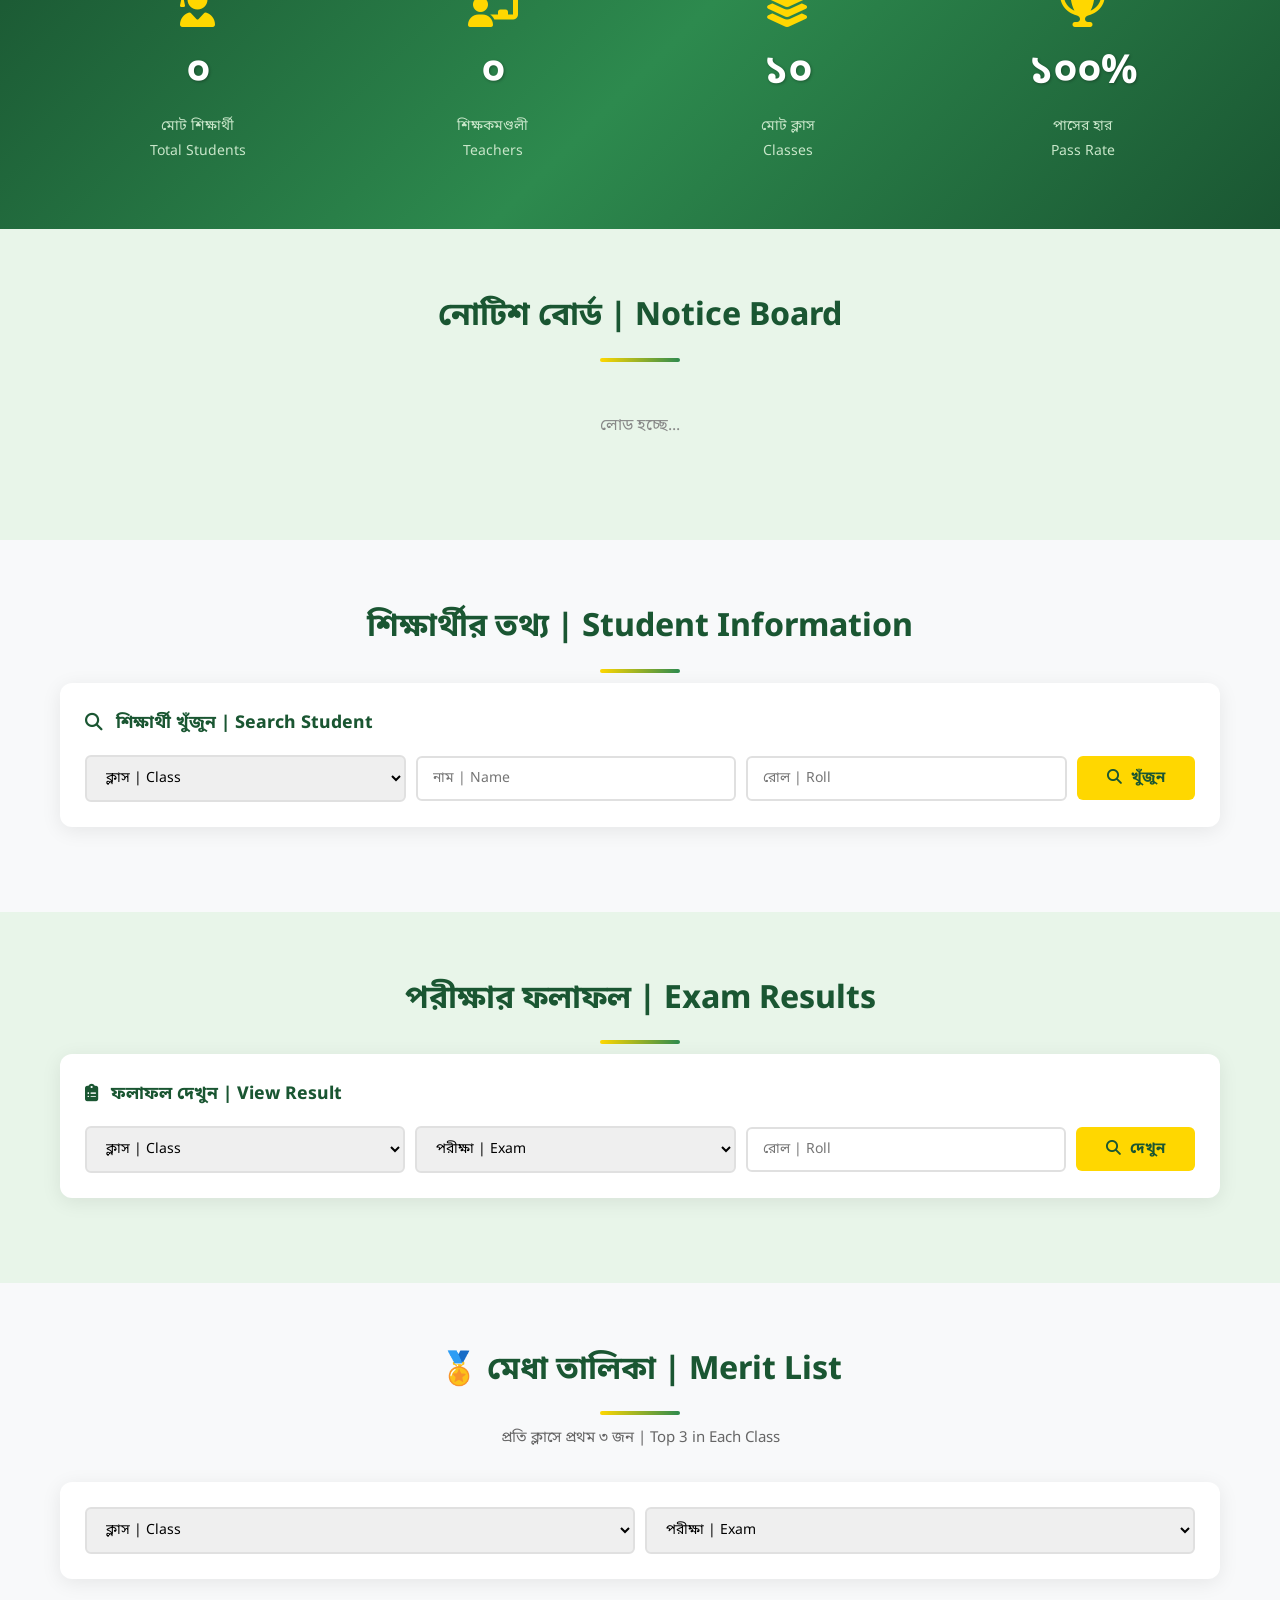
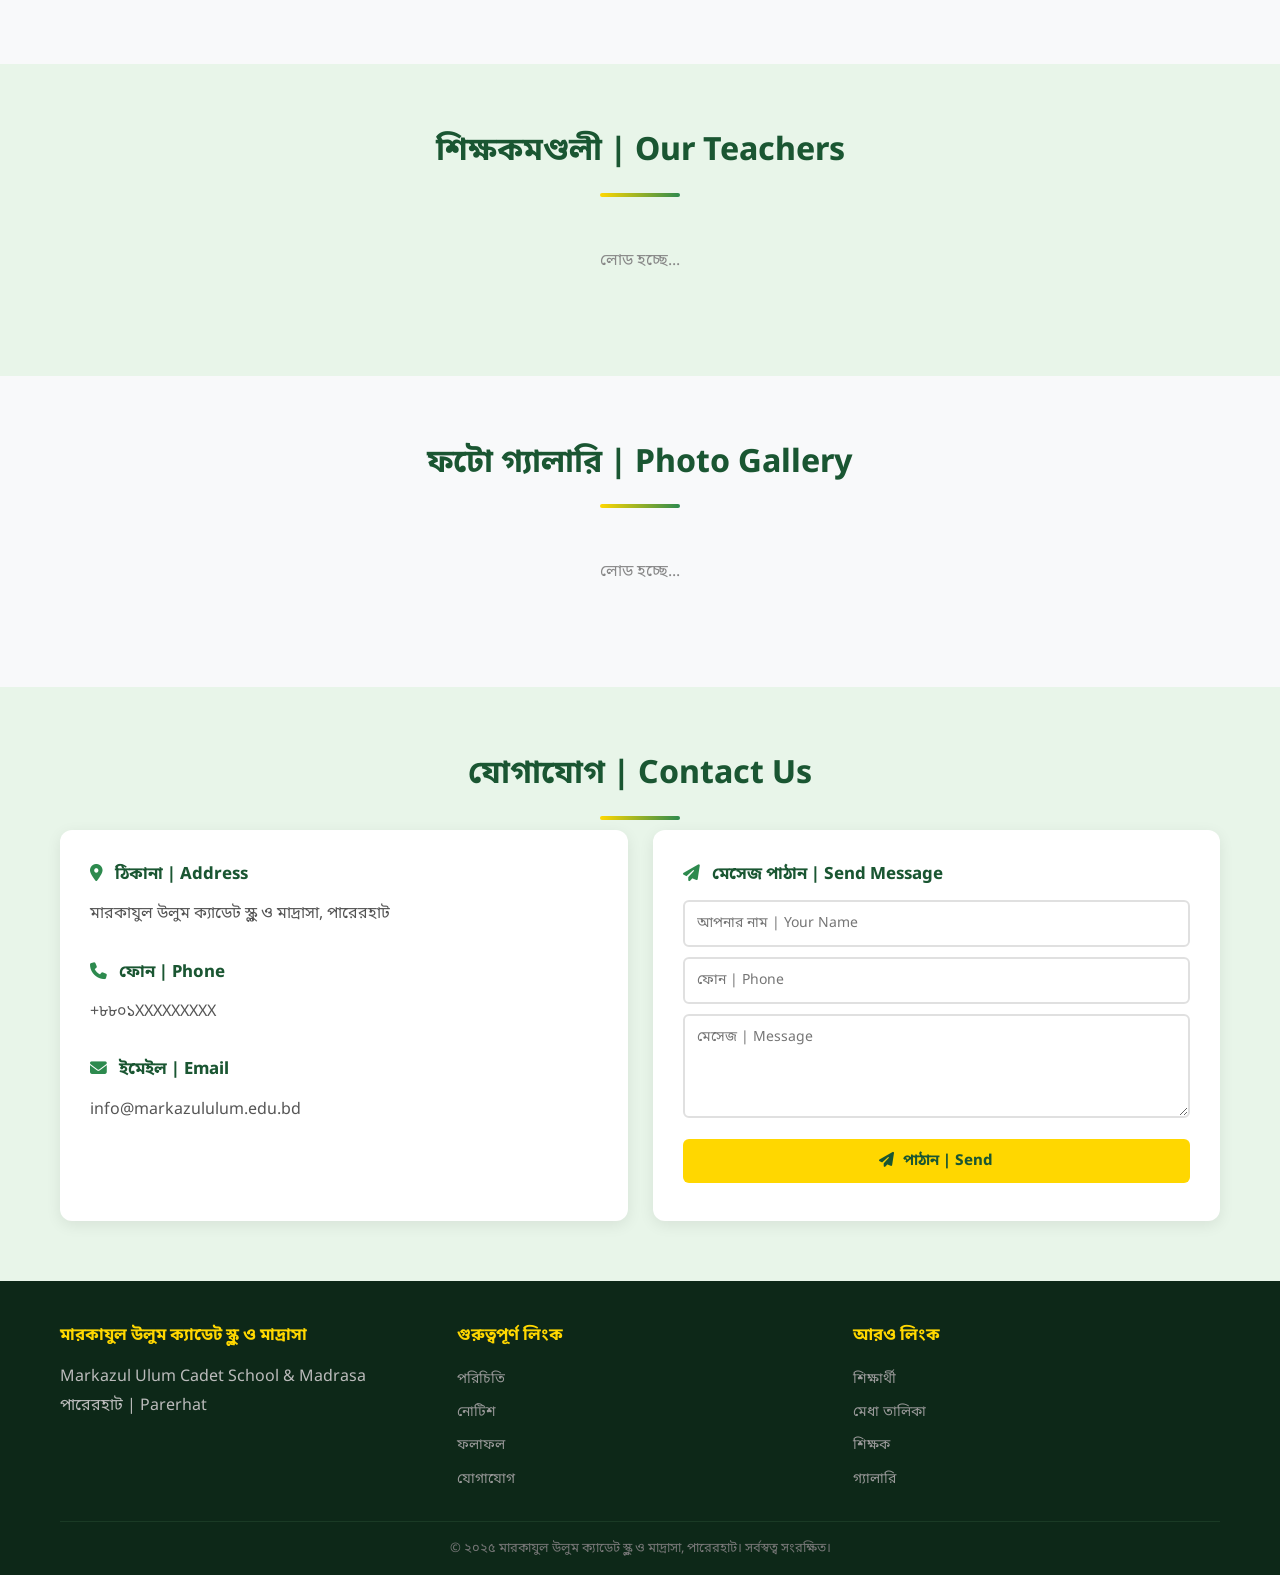
==== commit 63d1d0a1: "Update index.html" ====
--- a/index.html
+++ b/index.html
@@ -43,10 +43,11 @@
         <ul class="nav-menu" id="navMenu">
             <li><a href="#home">🏠 হোম</a></li>
             <li><a href="#about">📖 পরিচিতি</a></li>
+            <li><a href="#toppers-showcase">🏆 মেধাবী</a></li>
             <li><a href="#notices">📢 নোটিশ</a></li>
             <li><a href="#students">👨‍🎓 শিক্ষার্থী</a></li>
             <li><a href="#results">📝 ফলাফল</a></li>
-            <li><a href="#toppers">🏆 মেধা তালিকা</a></li>
+            <li><a href="#toppers">🏅 মেধা তালিকা</a></li>
             <li><a href="#teachers">👨‍🏫 শিক্ষকমণ্ডলী</a></li>
             <li><a href="#gallery">🖼️ গ্যালারি</a></li>
             <li><a href="#contact">📞 যোগাযোগ</a></li>
@@ -75,6 +76,17 @@
     </marquee>
 </div>
 
+<!-- ★★★ TOPPERS SHOWCASE - Homepage এ সরাসরি দেখাবে ★★★ -->
+<section id="toppers-showcase" class="section toppers-showcase-section">
+    <div class="container">
+        <h2 class="section-title">🏆 আমাদের মেধাবী শিক্ষার্থীরা | Our Top Students</h2>
+        <p class="section-subtitle" id="showcaseSubtitle">সর্বশেষ পরীক্ষার সেরা শিক্ষার্থী</p>
+        <div id="toppersShowcase" class="toppers-showcase-grid">
+            <div class="loading">লোড হচ্ছে...</div>
+        </div>
+    </div>
+</section>
+
 <!-- About -->
 <section id="about" class="section">
     <div class="container">
@@ -83,17 +95,17 @@
             <div class="about-card">
                 <i class="fas fa-school"></i>
                 <h3>আমাদের প্রতিষ্ঠান | Our Institution</h3>
-                <p id="aboutText1">মারকাযুল উলুম ক্যাডেট স্কুল ও মাদ্রাসা পারেরহাটে অবস্থিত একটি আদর্শ শিক্ষা প্রতিষ্ঠান। এখানে আধুনিক ও দ্বীনি শিক্ষার সমন্বয়ে শিক্ষার্থীদের গড়ে তোলা হয়।</p>
+                <p id="aboutText1">মারকাযুল উলুম ক্যাডেট স্কুল ও মাদ্রাসা পারেরহাটে অবস্থিত একটি আদর্শ শিক্ষা প্রতিষ্ঠান।</p>
             </div>
             <div class="about-card">
                 <i class="fas fa-bullseye"></i>
                 <h3>আমাদের লক্ষ্য | Our Mission</h3>
-                <p id="aboutText2">দ্বীনি ইলম ও আধুনিক জ্ঞানের সমন্বয়ে যোগ্য, আদর্শবান ও দেশপ্রেমিক নাগরিক তৈরি করা।</p>
+                <p id="aboutText2">দ্বীনি ইলম ও আধুনিক জ্ঞানের সমন্বয়ে যোগ্য, আদর্শবান নাগরিক তৈরি করা।</p>
             </div>
             <div class="about-card">
                 <i class="fas fa-star"></i>
                 <h3>বৈশিষ্ট্য | Features</h3>
-                <p id="aboutText3">অভিজ্ঞ শিক্ষকমণ্ডলী, সুশৃঙ্খল পরিবেশ, নিয়মিত পরীক্ষা ও মূল্যায়ন, সহশিক্ষা কার্যক্রম।</p>
+                <p id="aboutText3">অভিজ্ঞ শিক্ষকমণ্ডলী, সুশৃঙ্খল পরিবেশ, নিয়মিত পরীক্ষা ও মূল্যায়ন।</p>
             </div>
         </div>
     </div>
@@ -130,7 +142,7 @@
     <div class="container">
         <h2 class="section-title">নোটিশ বোর্ড | Notice Board</h2>
         <div id="noticeList" class="notice-list">
-            <div class="loading">লোড হচ্ছে... | Loading...</div>
+            <div class="loading">লোড হচ্ছে...</div>
         </div>
     </div>
 </section>
@@ -147,16 +159,11 @@
                     <option value="Play">প্লে | Play</option>
                     <option value="Nursery">নার্সারি | Nursery</option>
                     <option value="KG">কেজি | KG</option>
-                    <option value="1">ক্লাস ১ | Class 1</option>
-                    <option value="2">ক্লাস ২ | Class 2</option>
-                    <option value="3">ক্লাস ৩ | Class 3</option>
-                    <option value="4">ক্লাস ৪ | Class 4</option>
-                    <option value="5">ক্লাস ৫ | Class 5</option>
-                    <option value="6">ক্লাস ৬ | Class 6</option>
-                    <option value="7">ক্লাস ৭ | Class 7</option>
-                    <option value="8">ক্লাস ৮ | Class 8</option>
-                    <option value="9">ক্লাস ৯ | Class 9</option>
-                    <option value="10">ক্লাস ১০ | Class 10</option>
+                    <option value="1">ক্লাস ১</option><option value="2">ক্লাস ২</option>
+                    <option value="3">ক্লাস ৩</option><option value="4">ক্লাস ৪</option>
+                    <option value="5">ক্লাস ৫</option><option value="6">ক্লাস ৬</option>
+                    <option value="7">ক্লাস ৭</option><option value="8">ক্লাস ৮</option>
+                    <option value="9">ক্লাস ৯</option><option value="10">ক্লাস ১০</option>
                 </select>
                 <input type="text" id="searchName" placeholder="নাম | Name">
                 <input type="text" id="searchRoll" placeholder="রোল | Roll">
@@ -176,26 +183,20 @@
             <div class="search-form">
                 <select id="resultClass">
                     <option value="">ক্লাস | Class</option>
-                    <option value="Play">প্লে</option>
-                    <option value="Nursery">নার্সারি</option>
+                    <option value="Play">প্লে</option><option value="Nursery">নার্সারি</option>
                     <option value="KG">কেজি</option>
-                    <option value="1">ক্লাস ১</option>
-                    <option value="2">ক্লাস ২</option>
-                    <option value="3">ক্লাস ৩</option>
-                    <option value="4">ক্লাস ৪</option>
-                    <option value="5">ক্লাস ৫</option>
-                    <option value="6">ক্লাস ৬</option>
-                    <option value="7">ক্লাস ৭</option>
-                    <option value="8">ক্লাস ৮</option>
-                    <option value="9">ক্লাস ৯</option>
-                    <option value="10">ক্লাস ১০</option>
+                    <option value="1">ক্লাস ১</option><option value="2">ক্লাস ২</option>
+                    <option value="3">ক্লাস ৩</option><option value="4">ক্লাস ৪</option>
+                    <option value="5">ক্লাস ৫</option><option value="6">ক্লাস ৬</option>
+                    <option value="7">ক্লাস ৭</option><option value="8">ক্লাস ৮</option>
+                    <option value="9">ক্লাস ৯</option><option value="10">ক্লাস ১০</option>
                 </select>
                 <select id="resultExam">
                     <option value="">পরীক্ষা | Exam</option>
-                    <option value="1st-term">প্রথম সাময়িক | 1st Term</option>
-                    <option value="mid-term">অর্ধবার্ষিক | Mid Term</option>
-                    <option value="final">বার্ষিক | Final</option>
-                    <option value="test">টেস্ট | Test</option>
+                    <option value="monthly">মাসিক | Monthly</option>
+                    <option value="1st-semester">প্রথম সেমিস্টার | 1st Semester</option>
+                    <option value="2nd-semester">দ্বিতীয় সেমিস্টার | 2nd Semester</option>
+                    <option value="yearly">বার্ষিক | Yearly</option>
                 </select>
                 <input type="text" id="resultRoll" placeholder="রোল | Roll">
                 <button onclick="searchResults()" class="btn"><i class="fas fa-search"></i> দেখুন</button>
@@ -205,35 +206,29 @@
     </div>
 </section>
 
-<!-- Toppers -->
+<!-- Toppers Search -->
 <section id="toppers" class="section">
     <div class="container">
-        <h2 class="section-title">🏆 মেধা তালিকা | Top Students</h2>
+        <h2 class="section-title">🏅 মেধা তালিকা | Merit List</h2>
         <p class="section-subtitle">প্রতি ক্লাসে প্রথম ৩ জন | Top 3 in Each Class</p>
         <div class="search-box">
             <div class="search-form">
                 <select id="topperClass" onchange="loadToppers()">
                     <option value="">ক্লাস | Class</option>
-                    <option value="Play">প্লে</option>
-                    <option value="Nursery">নার্সারি</option>
+                    <option value="Play">প্লে</option><option value="Nursery">নার্সারি</option>
                     <option value="KG">কেজি</option>
-                    <option value="1">ক্লাস ১</option>
-                    <option value="2">ক্লাস ২</option>
-                    <option value="3">ক্লাস ৩</option>
-                    <option value="4">ক্লাস ৪</option>
-                    <option value="5">ক্লাস ৫</option>
-                    <option value="6">ক্লাস ৬</option>
-                    <option value="7">ক্লাস ৭</option>
-                    <option value="8">ক্লাস ৮</option>
-                    <option value="9">ক্লাস ৯</option>
-                    <option value="10">ক্লাস ১০</option>
+                    <option value="1">ক্লাস ১</option><option value="2">ক্লাস ২</option>
+                    <option value="3">ক্লাস ৩</option><option value="4">ক্লাস ৪</option>
+                    <option value="5">ক্লাস ৫</option><option value="6">ক্লাস ৬</option>
+                    <option value="7">ক্লাস ৭</option><option value="8">ক্লাস ৮</option>
+                    <option value="9">ক্লাস ৯</option><option value="10">ক্লাস ১০</option>
                 </select>
                 <select id="topperExam" onchange="loadToppers()">
                     <option value="">পরীক্ষা | Exam</option>
-                    <option value="1st-term">প্রথম সাময়িক</option>
-                    <option value="mid-term">অর্ধবার্ষিক</option>
-                    <option value="final">বার্ষিক</option>
-                    <option value="test">টেস্ট</option>
+                    <option value="monthly">মাসিক | Monthly</option>
+                    <option value="1st-semester">প্রথম সেমিস্টার</option>
+                    <option value="2nd-semester">দ্বিতীয় সেমিস্টার</option>
+                    <option value="yearly">বার্ষিক | Yearly</option>
                 </select>
             </div>
         </div>
@@ -268,15 +263,11 @@
         <div class="contact-grid">
             <div class="contact-card">
                 <h3><i class="fas fa-map-marker-alt"></i> ঠিকানা | Address</h3>
-                <p id="contactAddress">মারকাযুল উলুম ক্যাডেট স্কুল ও মাদ্রাসা, পারেরহাট</p>
-                <br>
+                <p id="contactAddress">মারকাযুল উলুম ক্যাডেট স্কুল ও মাদ্রাসা, পারেরহাট</p><br>
                 <h3><i class="fas fa-phone"></i> ফোন | Phone</h3>
-                <p id="contactPhone">+৮৮০১XXXXXXXXX</p>
-                <br>
+                <p id="contactPhone">+৮৮০১XXXXXXXXX</p><br>
                 <h3><i class="fas fa-envelope"></i> ইমেইল | Email</h3>
                 <p id="contactEmail">info@markazululum.edu.bd</p>
-                <br>
-                <div id="contactMap"></div>
             </div>
             <div class="contact-card">
                 <h3><i class="fas fa-paper-plane"></i> মেসেজ পাঠান | Send Message</h3>
@@ -301,17 +292,13 @@
             </div>
             <div class="footer-col">
                 <h3>গুরুত্বপূর্ণ লিংক</h3>
-                <a href="#about">পরিচিতি | About</a>
-                <a href="#notices">নোটিশ | Notices</a>
-                <a href="#results">ফলাফল | Results</a>
-                <a href="#contact">যোগাযোগ | Contact</a>
+                <a href="#about">পরিচিতি</a><a href="#notices">নোটিশ</a>
+                <a href="#results">ফলাফল</a><a href="#contact">যোগাযোগ</a>
             </div>
             <div class="footer-col">
                 <h3>আরও লিংক</h3>
-                <a href="#students">শিক্ষার্থী | Students</a>
-                <a href="#toppers">মেধা তালিকা | Toppers</a>
-                <a href="#teachers">শিক্ষক | Teachers</a>
-                <a href="#gallery">গ্যালারি | Gallery</a>
+                <a href="#students">শিক্ষার্থী</a><a href="#toppers">মেধা তালিকা</a>
+                <a href="#teachers">শিক্ষক</a><a href="#gallery">গ্যালারি</a>
             </div>
         </div>
         <div class="footer-bottom">
@@ -322,8 +309,7 @@
 
 <!-- Image Modal -->
 <div id="imageModal" class="modal" onclick="this.style.display='none'">
-    <img id="modalImg" src="">
-    <p id="modalCaption"></p>
+    <img id="modalImg" src=""><p id="modalCaption"></p>
 </div>
 
 <!-- Firebase SDK -->
--- a/style.css
+++ b/style.css
@@ -1,73 +1,61 @@
-/* ===== RESET & BASE ===== */
-* {
-    margin: 0;
-    padding: 0;
-    box-sizing: border-box;
-}
+/* ============================================
+   MARKAZUL ULUM - COMPLETE STYLESHEET
+   ============================================ */
+
+/* === RESET === */
+* { margin: 0; padding: 0; box-sizing: border-box; }
 
 body {
-    font-family: 'Noto Sans Bengali', sans-serif;
+    font-family: 'Noto Sans Bengali', 'Segoe UI', sans-serif;
     color: #333;
-    line-height: 1.7;
-    background: #f5f5f5;
-}
-
-.container {
-    max-width: 1200px;
-    margin: 0 auto;
-    padding: 0 20px;
-}
-
-a {
-    text-decoration: none;
-    color: inherit;
-}
-
-.english {
-    font-style: italic;
-    color: #666;
-    font-size: 0.9em;
-}
-
-/* ===== TOP BAR ===== */
+    line-height: 1.8;
+    background: #f8f9fa;
+    overflow-x: hidden;
+}
+
+.container { max-width: 1200px; margin: 0 auto; padding: 0 20px; }
+a { text-decoration: none; color: inherit; }
+img { max-width: 100%; }
+
+.loading {
+    text-align: center;
+    padding: 40px;
+    color: #888;
+    font-size: 16px;
+}
+
+/* === TOP BAR === */
 .top-bar {
-    background: #1a5632;
-    color: white;
+    background: #0d2818;
+    color: #ccc;
     padding: 8px 0;
-    font-size: 14px;
-}
-
-.top-bar .container {
+    font-size: 13px;
+}
+.top-flex {
     display: flex;
     justify-content: space-between;
     align-items: center;
     flex-wrap: wrap;
-    gap: 10px;
-}
-
-.top-bar span {
-    margin-right: 20px;
-}
-
+    gap: 8px;
+}
+.top-left { display: flex; gap: 20px; flex-wrap: wrap; }
+.top-left i { margin-right: 5px; color: gold; }
 .admin-link {
-    background: rgba(255,255,255,0.2);
-    padding: 3px 12px;
-    border-radius: 3px;
+    background: rgba(255,255,255,0.15);
+    padding: 4px 14px;
+    border-radius: 4px;
     font-size: 12px;
-}
-
-.admin-link:hover {
-    background: rgba(255,255,255,0.3);
-}
-
-/* ===== HEADER ===== */
+    transition: 0.3s;
+}
+.admin-link:hover { background: rgba(255,255,255,0.3); }
+
+/* === HEADER === */
 .header {
     background: linear-gradient(135deg, #1a5632 0%, #2d8a4e 50%, #1a5632 100%);
     color: white;
-    padding: 25px 0;
-    text-align: center;
-}
-
+    padding: 20px 0;
+    text-align: center;
+}
 .header-content {
     display: flex;
     align-items: center;
@@ -75,160 +63,143 @@
     gap: 20px;
     flex-wrap: wrap;
 }
-
 .logo {
-    width: 80px;
-    height: 80px;
+    width: 85px;
+    height: 85px;
     border-radius: 50%;
     border: 3px solid gold;
-}
-
+    object-fit: cover;
+    background: white;
+}
 .header-text h1 {
-    font-size: 2em;
-    text-shadow: 2px 2px 4px rgba(0,0,0,0.3);
-}
-
+    font-size: 1.9em;
+    text-shadow: 2px 2px 4px rgba(0,0,0,0.4);
+    line-height: 1.3;
+}
 .header-text h2 {
-    font-size: 1.2em;
+    font-size: 1.1em;
     font-weight: 400;
-    color: #d4edda;
-}
-
+    color: #c8e6c9;
+}
 .header-text p {
     color: gold;
-    font-size: 1.1em;
-}
-
-/* ===== NAVBAR ===== */
+    font-size: 1.05em;
+    font-weight: 500;
+}
+
+/* === NAVBAR === */
 .navbar {
     background: #14432a;
     position: sticky;
     top: 0;
     z-index: 1000;
-    box-shadow: 0 2px 10px rgba(0,0,0,0.3);
-}
-
+    box-shadow: 0 3px 15px rgba(0,0,0,0.3);
+}
 .nav-toggle {
     display: none;
     background: #2d8a4e;
     color: white;
     border: none;
-    padding: 10px 20px;
+    padding: 12px 20px;
     font-size: 16px;
     cursor: pointer;
     width: 100%;
-    font-family: 'Noto Sans Bengali', sans-serif;
-}
-
+    font-family: inherit;
+    font-weight: 600;
+}
 .nav-menu {
     list-style: none;
     display: flex;
     justify-content: center;
     flex-wrap: wrap;
 }
-
 .nav-menu li a {
     display: block;
-    padding: 14px 18px;
-    color: white;
-    font-size: 15px;
+    padding: 13px 16px;
+    color: white;
+    font-size: 14px;
+    font-weight: 500;
     transition: all 0.3s;
     border-bottom: 3px solid transparent;
 }
-
-.nav-menu li a:hover,
-.nav-menu li a.active {
+.nav-menu li a:hover {
     background: #2d8a4e;
     border-bottom-color: gold;
 }
 
-/* ===== HERO ===== */
+/* === HERO === */
 .hero {
-    background: linear-gradient(rgba(26,86,50,0.85), rgba(26,86,50,0.9)),
-                url('school-bg.jpg') center/cover;
-    min-height: 400px;
+    background: linear-gradient(rgba(13,40,24,0.88), rgba(26,86,50,0.9)),
+                url('school-bg.jpg') center/cover no-repeat;
+    min-height: 420px;
     display: flex;
     align-items: center;
 }
-
-.hero-overlay {
-    width: 100%;
-    text-align: center;
-    color: white;
-    padding: 60px 20px;
-}
-
+.hero-center {
+    text-align: center;
+    color: white;
+    padding: 50px 20px;
+}
 .hero h1 {
     font-size: 2.8em;
     margin-bottom: 15px;
-    text-shadow: 2px 2px 4px rgba(0,0,0,0.5);
-}
-
-.hero p {
-    font-size: 1.2em;
-    margin-bottom: 8px;
-}
-
+    text-shadow: 3px 3px 6px rgba(0,0,0,0.5);
+}
+.hero-sub { font-size: 1.3em; margin-bottom: 8px; }
+.hero-slogan { font-size: 1.1em; color: #c8e6c9; margin-bottom: 5px; }
+.hero-slogan-en { font-size: 0.95em; color: #a5d6a7; font-style: italic; }
 .btn {
     display: inline-block;
     background: gold;
     color: #1a5632;
-    padding: 12px 35px;
+    padding: 12px 30px;
     border: none;
-    border-radius: 5px;
-    font-size: 16px;
-    font-weight: 600;
+    border-radius: 6px;
+    font-size: 15px;
+    font-weight: 700;
     cursor: pointer;
-    margin-top: 15px;
     transition: all 0.3s;
-    font-family: 'Noto Sans Bengali', sans-serif;
-}
-
+    font-family: inherit;
+}
 .btn:hover {
-    background: #ffd700;
+    background: #ffdd00;
     transform: translateY(-2px);
-    box-shadow: 0 5px 15px rgba(0,0,0,0.2);
-}
-
-/* ===== MARQUEE ===== */
+    box-shadow: 0 5px 20px rgba(0,0,0,0.2);
+}
+.btn-hero { margin-top: 20px; font-size: 16px; padding: 14px 40px; }
+.btn-full { width: 100%; }
+.btn i { margin-right: 5px; }
+
+/* === MARQUEE === */
 .marquee-bar {
-    background: #fff3cd;
+    background: #fff8e1;
     padding: 10px 20px;
     display: flex;
     align-items: center;
     border-bottom: 2px solid #ffc107;
-}
-
+    border-top: 2px solid #ffc107;
+}
 .marquee-label {
     font-weight: 700;
-    color: #856404;
+    color: #e65100;
     margin-right: 15px;
     white-space: nowrap;
-}
-
-marquee {
-    color: #856404;
-    font-weight: 500;
-}
-
-/* ===== SECTIONS ===== */
-.section {
-    padding: 60px 0;
-}
-
-.section-alt {
-    background: #e8f5e9;
-}
-
+    font-size: 15px;
+}
+.marquee-label i { margin-right: 5px; }
+marquee { color: #bf360c; font-weight: 500; font-size: 15px; }
+
+/* === SECTIONS === */
+.section { padding: 60px 0; }
+.bg-light { background: #e8f5e9; }
 .section-title {
     text-align: center;
     font-size: 2em;
     color: #1a5632;
-    margin-bottom: 40px;
+    margin-bottom: 10px;
     position: relative;
     padding-bottom: 15px;
 }
-
 .section-title::after {
     content: '';
     position: absolute;
@@ -237,298 +208,266 @@
     transform: translateX(-50%);
     width: 80px;
     height: 4px;
-    background: gold;
+    background: linear-gradient(90deg, gold, #2d8a4e);
     border-radius: 2px;
 }
-
-/* ===== ABOUT ===== */
+.section-subtitle {
+    text-align: center;
+    color: #666;
+    margin-bottom: 30px;
+    font-size: 15px;
+}
+
+/* === ABOUT === */
 .about-grid {
     display: grid;
-    grid-template-columns: repeat(auto-fit, minmax(300px, 1fr));
+    grid-template-columns: repeat(auto-fit, minmax(280px, 1fr));
     gap: 25px;
-}
-
+    margin-top: 30px;
+}
 .about-card {
     background: white;
-    padding: 30px;
-    border-radius: 10px;
-    text-align: center;
-    box-shadow: 0 3px 15px rgba(0,0,0,0.1);
-    transition: transform 0.3s;
-}
-
+    padding: 30px 25px;
+    border-radius: 12px;
+    text-align: center;
+    box-shadow: 0 4px 20px rgba(0,0,0,0.08);
+    transition: transform 0.3s, box-shadow 0.3s;
+    border-top: 4px solid #2d8a4e;
+}
 .about-card:hover {
-    transform: translateY(-5px);
-}
-
+    transform: translateY(-8px);
+    box-shadow: 0 8px 30px rgba(0,0,0,0.15);
+}
 .about-card i {
-    font-size: 3em;
+    font-size: 2.8em;
     color: #2d8a4e;
     margin-bottom: 15px;
-}
-
+    display: block;
+}
 .about-card h3 {
     color: #1a5632;
-    margin-bottom: 10px;
-    font-size: 1.3em;
-}
-
-/* ===== STATS ===== */
+    margin-bottom: 12px;
+    font-size: 1.2em;
+}
+.about-card p { color: #555; font-size: 15px; }
+
+/* === STATS === */
 .stats-section {
-    background: linear-gradient(135deg, #1a5632, #2d8a4e);
-    padding: 40px 0;
-}
-
+    background: linear-gradient(135deg, #1a5632, #2d8a4e, #1a5632);
+    padding: 45px 0;
+}
 .stats-grid {
     display: grid;
-    grid-template-columns: repeat(auto-fit, minmax(200px, 1fr));
+    grid-template-columns: repeat(auto-fit, minmax(180px, 1fr));
     gap: 20px;
     text-align: center;
 }
-
 .stat-card {
     color: white;
     padding: 20px;
-}
-
-.stat-card i {
-    font-size: 2.5em;
-    color: gold;
-    margin-bottom: 10px;
-}
-
-.stat-card h3 {
-    font-size: 2.5em;
-    margin-bottom: 5px;
-}
-
-/* ===== SEARCH BOX ===== */
+    transition: transform 0.3s;
+}
+.stat-card:hover { transform: scale(1.05); }
+.stat-card i { font-size: 2.5em; color: gold; margin-bottom: 10px; display: block; }
+.stat-card h3 { font-size: 2.5em; margin-bottom: 5px; text-shadow: 1px 1px 3px rgba(0,0,0,0.3); }
+.stat-card p { font-size: 14px; color: #c8e6c9; }
+
+/* === SEARCH BOX === */
 .search-box {
     background: white;
-    padding: 30px;
-    border-radius: 10px;
-    box-shadow: 0 3px 15px rgba(0,0,0,0.1);
-    margin-bottom: 30px;
-}
-
+    padding: 25px;
+    border-radius: 12px;
+    box-shadow: 0 4px 20px rgba(0,0,0,0.08);
+    margin-bottom: 25px;
+}
 .search-box h3 {
     color: #1a5632;
     margin-bottom: 15px;
-}
-
+    font-size: 1.1em;
+}
+.search-box h3 i { margin-right: 8px; }
 .search-form {
     display: flex;
     gap: 10px;
     flex-wrap: wrap;
     align-items: center;
 }
-
 .search-form select,
-.search-form input {
-    padding: 10px 15px;
-    border: 2px solid #ddd;
-    border-radius: 5px;
-    font-size: 15px;
-    font-family: 'Noto Sans Bengali', sans-serif;
+.search-form input[type="text"],
+.search-form input[type="number"] {
+    padding: 11px 15px;
+    border: 2px solid #e0e0e0;
+    border-radius: 6px;
+    font-size: 14px;
+    font-family: inherit;
     flex: 1;
-    min-width: 150px;
-}
-
+    min-width: 140px;
+    transition: border 0.3s;
+}
 .search-form select:focus,
 .search-form input:focus {
     border-color: #2d8a4e;
     outline: none;
 }
 
-/* ===== NOTICE LIST ===== */
-.notice-list {
-    max-width: 800px;
-    margin: 0 auto;
-}
-
+/* === NOTICES === */
+.notice-list { max-width: 800px; margin: 0 auto; }
 .notice-item {
     background: white;
-    padding: 20px;
-    margin-bottom: 15px;
+    padding: 20px 25px;
+    margin-bottom: 12px;
     border-radius: 8px;
     border-left: 5px solid #2d8a4e;
-    box-shadow: 0 2px 8px rgba(0,0,0,0.1);
-    transition: transform 0.2s;
-}
-
+    box-shadow: 0 2px 10px rgba(0,0,0,0.06);
+    transition: transform 0.2s, box-shadow 0.2s;
+}
 .notice-item:hover {
     transform: translateX(5px);
-}
-
-.notice-item .date {
+    box-shadow: 0 4px 15px rgba(0,0,0,0.1);
+}
+.notice-date {
     color: #2d8a4e;
-    font-size: 13px;
-    font-weight: 600;
-}
-
-.notice-item h3 {
-    color: #1a5632;
-    margin: 5px 0;
-}
-
-.notice-item p {
-    color: #555;
-}
-
-/* ===== STUDENT RESULTS ===== */
-.student-results {
-    display: grid;
-    grid-template-columns: repeat(auto-fit, minmax(300px, 1fr));
+    font-size: 12px;
+    font-weight: 700;
+    display: inline-block;
+    background: #e8f5e9;
+    padding: 2px 10px;
+    border-radius: 3px;
+}
+.notice-item h3 { color: #1a5632; margin: 6px 0 4px; font-size: 1.1em; }
+.notice-item p { color: #555; font-size: 14px; }
+
+/* === STUDENTS === */
+.student-grid {
+    display: grid;
+    grid-template-columns: repeat(auto-fit, minmax(280px, 1fr));
     gap: 20px;
 }
-
 .student-card {
     background: white;
-    padding: 25px;
-    border-radius: 10px;
-    box-shadow: 0 3px 10px rgba(0,0,0,0.1);
-    text-align: center;
+    border-radius: 12px;
+    box-shadow: 0 4px 15px rgba(0,0,0,0.08);
+    overflow: hidden;
+    transition: transform 0.3s;
     border-top: 4px solid #2d8a4e;
 }
-
-.student-card img {
-    width: 100px;
-    height: 100px;
+.student-card:hover { transform: translateY(-5px); }
+.student-card-header {
+    text-align: center;
+    padding: 20px 20px 10px;
+    background: linear-gradient(135deg, #e8f5e9, #c8e6c9);
+}
+.student-card-header img {
+    width: 90px;
+    height: 90px;
     border-radius: 50%;
     object-fit: cover;
     border: 3px solid #2d8a4e;
-    margin-bottom: 10px;
-}
-
-.student-card h3 {
-    color: #1a5632;
-}
-
-.student-card .info {
-    text-align: left;
-    margin-top: 10px;
-}
-
-.student-card .info p {
-    padding: 5px 0;
-    border-bottom: 1px solid #eee;
-    font-size: 14px;
-}
-
-.student-card .info span {
-    font-weight: 600;
-    color: #1a5632;
-}
-
-/* ===== RESULT DISPLAY ===== */
-.result-display {
+    background: white;
+}
+.student-card-header h3 { color: #1a5632; margin-top: 8px; font-size: 1.1em; }
+.student-card-header .en-name { color: #666; font-size: 13px; font-style: italic; }
+.student-card-body { padding: 15px 20px; }
+.student-card-body .info-row {
+    display: flex;
+    justify-content: space-between;
+    padding: 6px 0;
+    border-bottom: 1px solid #f0f0f0;
+    font-size: 13px;
+}
+.student-card-body .info-row:last-child { border-bottom: none; }
+.info-label { font-weight: 600; color: #1a5632; }
+
+/* === RESULTS === */
+.result-card {
+    background: white;
+    padding: 30px;
+    border-radius: 12px;
+    box-shadow: 0 4px 20px rgba(0,0,0,0.1);
     max-width: 800px;
     margin: 0 auto;
 }
-
-.result-card {
-    background: white;
-    padding: 30px;
-    border-radius: 10px;
-    box-shadow: 0 3px 15px rgba(0,0,0,0.1);
-}
-
-.result-card h3 {
-    color: #1a5632;
+.result-header {
     text-align: center;
     margin-bottom: 20px;
-    font-size: 1.5em;
-}
-
+    padding-bottom: 15px;
+    border-bottom: 2px solid #e8f5e9;
+}
+.result-header h3 { color: #1a5632; font-size: 1.4em; }
+.result-header p { color: #666; }
 .result-table {
     width: 100%;
     border-collapse: collapse;
-    margin-top: 15px;
-}
-
+}
 .result-table th,
 .result-table td {
     padding: 12px 15px;
-    border: 1px solid #ddd;
-    text-align: center;
-}
-
+    border: 1px solid #e0e0e0;
+    text-align: center;
+    font-size: 14px;
+}
 .result-table th {
     background: #1a5632;
     color: white;
-}
-
-.result-table tr:nth-child(even) {
-    background: #f9f9f9;
-}
-
-.result-total {
+    font-weight: 600;
+}
+.result-table tr:nth-child(even) { background: #f5f5f5; }
+.result-table tr:hover { background: #e8f5e9; }
+.result-summary {
     text-align: center;
     margin-top: 20px;
-    font-size: 1.2em;
-}
-
-.result-total span {
+    padding: 15px;
+    background: #e8f5e9;
+    border-radius: 8px;
+}
+.result-summary span {
     font-weight: 700;
     color: #1a5632;
-}
-
-/* ===== TOPPERS ===== */
-.topper-display {
+    font-size: 1.2em;
+}
+.grade-a-plus { color: #2e7d32; font-weight: 700; }
+.grade-a { color: #388e3c; font-weight: 600; }
+.grade-b { color: #1565c0; font-weight: 600; }
+.grade-c { color: #e65100; font-weight: 600; }
+.grade-f { color: #c62828; font-weight: 700; }
+
+/* === TOPPERS === */
+.topper-grid {
     display: grid;
     grid-template-columns: repeat(auto-fit, minmax(250px, 1fr));
     gap: 25px;
     max-width: 900px;
     margin: 0 auto;
 }
-
 .topper-card {
     background: white;
-    padding: 25px;
-    border-radius: 10px;
-    text-align: center;
-    box-shadow: 0 5px 20px rgba(0,0,0,0.1);
+    padding: 30px 20px;
+    border-radius: 15px;
+    text-align: center;
+    box-shadow: 0 5px 25px rgba(0,0,0,0.1);
     position: relative;
-    overflow: hidden;
-}
-
-.topper-card.gold {
-    border-top: 5px solid gold;
-}
-
-.topper-card.silver {
-    border-top: 5px solid silver;
-}
-
-.topper-card.bronze {
-    border-top: 5px solid #cd7f32;
-}
-
-.topper-position {
-    width: 50px;
-    height: 50px;
+    transition: transform 0.3s;
+}
+.topper-card:hover { transform: translateY(-8px); }
+.topper-card.gold { border-top: 5px solid #ffd700; }
+.topper-card.silver { border-top: 5px solid #c0c0c0; }
+.topper-card.bronze { border-top: 5px solid #cd7f32; }
+.topper-badge {
+    width: 55px;
+    height: 55px;
     border-radius: 50%;
     display: flex;
     align-items: center;
     justify-content: center;
     font-size: 1.5em;
-    font-weight: 700;
+    font-weight: 800;
     color: white;
     margin: 0 auto 15px;
-}
-
-.topper-card.gold .topper-position {
-    background: linear-gradient(135deg, #f7d000, #e6ac00);
-}
-
-.topper-card.silver .topper-position {
-    background: linear-gradient(135deg, #c0c0c0, #a0a0a0);
-}
-
-.topper-card.bronze .topper-position {
-    background: linear-gradient(135deg, #cd7f32, #a0622e);
-}
-
+    box-shadow: 0 4px 15px rgba(0,0,0,0.2);
+}
+.gold .topper-badge { background: linear-gradient(135deg, #ffd700, #ffaa00); }
+.silver .topper-badge { background: linear-gradient(135deg, #e0e0e0, #9e9e9e); }
+.bronze .topper-badge { background: linear-gradient(135deg, #cd7f32, #8d5524); }
 .topper-card img {
     width: 90px;
     height: 90px;
@@ -536,453 +475,481 @@
     object-fit: cover;
     border: 3px solid #2d8a4e;
     margin-bottom: 10px;
-}
-
-.topper-card h3 {
-    color: #1a5632;
-    font-size: 1.2em;
-}
-
-.topper-card .marks {
-    font-size: 1.3em;
-    font-weight: 700;
+    background: #f5f5f5;
+}
+.topper-card h3 { color: #1a5632; font-size: 1.15em; }
+.topper-card .topper-roll { color: #888; font-size: 13px; }
+.topper-card .topper-marks {
+    font-size: 1.4em;
+    font-weight: 800;
     color: #2d8a4e;
     margin-top: 5px;
 }
-
-/* ===== TEACHERS ===== */
+.topper-card .topper-pos { color: #888; font-size: 13px; margin-top: 3px; }
+
+/* === TEACHERS === */
 .teacher-grid {
     display: grid;
-    grid-template-columns: repeat(auto-fit, minmax(250px, 1fr));
+    grid-template-columns: repeat(auto-fit, minmax(240px, 1fr));
     gap: 25px;
 }
-
 .teacher-card {
     background: white;
     padding: 25px;
-    border-radius: 10px;
-    text-align: center;
-    box-shadow: 0 3px 10px rgba(0,0,0,0.1);
-    transition: transform 0.3s;
-}
-
+    border-radius: 12px;
+    text-align: center;
+    box-shadow: 0 4px 15px rgba(0,0,0,0.08);
+    transition: transform 0.3s, box-shadow 0.3s;
+    border-bottom: 4px solid #2d8a4e;
+}
 .teacher-card:hover {
-    transform: translateY(-5px);
-}
-
+    transform: translateY(-8px);
+    box-shadow: 0 8px 30px rgba(0,0,0,0.15);
+}
 .teacher-card img {
-    width: 120px;
-    height: 120px;
+    width: 110px;
+    height: 110px;
     border-radius: 50%;
     object-fit: cover;
     border: 4px solid #2d8a4e;
-    margin-bottom: 15px;
-}
-
-.teacher-card h3 {
-    color: #1a5632;
-    margin-bottom: 5px;
-}
-
-.teacher-card .designation {
-    color: #2d8a4e;
-    font-weight: 600;
-}
-
-.teacher-card .subject {
-    color: #666;
-    font-size: 14px;
-}
-
-/* ===== GALLERY ===== */
+    margin-bottom: 12px;
+    background: #f5f5f5;
+}
+.teacher-card h3 { color: #1a5632; margin-bottom: 3px; }
+.teacher-card .en-name { color: #888; font-size: 13px; font-style: italic; }
+.teacher-card .designation { color: #2d8a4e; font-weight: 600; margin-top: 5px; }
+.teacher-card .subject { color: #666; font-size: 14px; }
+.teacher-card .phone { color: #999; font-size: 13px; margin-top: 5px; }
+
+/* === GALLERY === */
 .gallery-grid {
     display: grid;
     grid-template-columns: repeat(auto-fit, minmax(250px, 1fr));
     gap: 15px;
 }
-
 .gallery-item {
     border-radius: 10px;
     overflow: hidden;
-    box-shadow: 0 3px 10px rgba(0,0,0,0.1);
+    box-shadow: 0 3px 12px rgba(0,0,0,0.1);
     cursor: pointer;
-    transition: transform 0.3s;
-}
-
+    transition: transform 0.3s, box-shadow 0.3s;
+    background: white;
+}
 .gallery-item:hover {
     transform: scale(1.03);
-}
-
+    box-shadow: 0 6px 25px rgba(0,0,0,0.15);
+}
 .gallery-item img {
     width: 100%;
     height: 200px;
     object-fit: cover;
-}
-
+    display: block;
+}
 .gallery-item p {
-    padding: 10px;
-    background: white;
-    text-align: center;
-    font-size: 14px;
+    padding: 10px 12px;
+    text-align: center;
+    font-size: 13px;
     color: #1a5632;
     font-weight: 500;
 }
 
-/* ===== CONTACT ===== */
+/* === MODAL === */
+.modal {
+    display: none;
+    position: fixed;
+    top: 0; left: 0;
+    width: 100%; height: 100%;
+    background: rgba(0,0,0,0.9);
+    z-index: 9999;
+    justify-content: center;
+    align-items: center;
+    flex-direction: column;
+    cursor: pointer;
+}
+.modal img {
+    max-width: 90%;
+    max-height: 80vh;
+    border-radius: 8px;
+}
+.modal p {
+    color: white;
+    margin-top: 15px;
+    font-size: 16px;
+}
+
+/* === CONTACT === */
 .contact-grid {
     display: grid;
     grid-template-columns: repeat(auto-fit, minmax(300px, 1fr));
+    gap: 25px;
+}
+.contact-card {
+    background: white;
+    padding: 30px;
+    border-radius: 12px;
+    box-shadow: 0 4px 15px rgba(0,0,0,0.08);
+}
+.contact-card h3 {
+    color: #1a5632;
+    margin-bottom: 10px;
+    font-size: 1.05em;
+}
+.contact-card h3 i { color: #2d8a4e; margin-right: 8px; }
+.contact-card p { color: #555; }
+.contact-card input,
+.contact-card textarea {
+    width: 100%;
+    padding: 12px;
+    border: 2px solid #e0e0e0;
+    border-radius: 6px;
+    margin-bottom: 10px;
+    font-family: inherit;
+    font-size: 14px;
+    transition: border 0.3s;
+}
+.contact-card input:focus,
+.contact-card textarea:focus {
+    border-color: #2d8a4e;
+    outline: none;
+}
+#msgStatus { font-weight: 600; margin-top: 8px; font-size: 14px; }
+
+/* === FOOTER === */
+.footer {
+    background: #0d2818;
+    color: #bbb;
+    padding: 40px 0 15px;
+}
+.footer-grid {
+    display: grid;
+    grid-template-columns: repeat(auto-fit, minmax(220px, 1fr));
     gap: 30px;
-}
-
-.contact-info {
-    background: white;
-    padding: 30px;
-    border-radius: 10px;
-    box-shadow: 0 3px 10px rgba(0,0,0,0.1);
-}
-
-.contact-info h3 {
+    margin-bottom: 25px;
+}
+.footer-col h3 {
+    color: gold;
+    margin-bottom: 12px;
+    font-size: 1.05em;
+}
+.footer-col a {
+    display: block;
+    color: #999;
+    padding: 4px 0;
+    font-size: 14px;
+    transition: 0.3s;
+}
+.footer-col a:hover { color: gold; padding-left: 5px; }
+.footer-bottom {
+    border-top: 1px solid #1a3a25;
+    padding-top: 15px;
+    text-align: center;
+    font-size: 13px;
+    color: #777;
+}
+
+/* === RESPONSIVE === */
+@media (max-width: 768px) {
+    .header-text h1 { font-size: 1.3em; }
+    .header-text h2 { font-size: 0.9em; }
+    .hero h1 { font-size: 1.8em; }
+    .hero-sub { font-size: 1em; }
+    .nav-toggle { display: block; }
+    .nav-menu { display: none; flex-direction: column; }
+    .nav-menu.show { display: flex; }
+    .nav-menu li a {
+        padding: 12px 20px;
+        border-bottom: 1px solid rgba(255,255,255,0.08);
+    }
+    .search-form { flex-direction: column; }
+    .search-form select,
+    .search-form input { width: 100%; min-width: auto; }
+    .section-title { font-size: 1.5em; }
+    .logo { width: 60px; height: 60px; }
+    .logo-right { display: none; }
+    .top-flex { flex-direction: column; text-align: center; }
+    .result-table th, .result-table td { padding: 8px 6px; font-size: 12px; }
+    .stat-card h3 { font-size: 2em; }
+}
+
+@media (max-width: 480px) {
+    .header-text h1 { font-size: 1.1em; }
+    .hero h1 { font-size: 1.5em; }
+    .section { padding: 40px 0; }
+    .about-card, .search-box, .contact-card { padding: 20px 15px; }
+}
+
+
+/* ============================================
+   ADMIN PAGE STYLES
+   ============================================ */
+
+.admin-body { background: #f0f2f5; min-height: 100vh; }
+
+/* Login */
+.login-wrapper {
+    display: flex;
+    justify-content: center;
+    align-items: center;
+    min-height: 100vh;
+    background: linear-gradient(135deg, #1a5632, #2d8a4e);
+}
+.login-box {
+    background: white;
+    padding: 40px;
+    border-radius: 15px;
+    box-shadow: 0 10px 40px rgba(0,0,0,0.2);
+    width: 100%;
+    max-width: 400px;
+    text-align: center;
+    margin: 20px;
+}
+.login-box img {
+    width: 80px;
+    margin-bottom: 15px;
+}
+.login-box h2 { color: #1a5632; margin-bottom: 5px; }
+.login-box p { color: #888; margin-bottom: 20px; }
+.login-box input {
+    width: 100%;
+    padding: 12px 15px;
+    border: 2px solid #e0e0e0;
+    border-radius: 8px;
+    margin-bottom: 12px;
+    font-size: 14px;
+    font-family: inherit;
+    transition: border 0.3s;
+}
+.login-box input:focus { border-color: #2d8a4e; outline: none; }
+
+/* Admin Layout */
+.admin-top {
+    background: #1a5632;
+    color: white;
+    padding: 12px 25px;
+    display: flex;
+    justify-content: space-between;
+    align-items: center;
+    flex-wrap: wrap;
+    gap: 10px;
+    box-shadow: 0 2px 10px rgba(0,0,0,0.2);
+}
+.admin-top h2 { font-size: 1.2em; }
+.admin-top-btns { display: flex; gap: 8px; flex-wrap: wrap; }
+.btn-sm {
+    padding: 8px 18px;
+    font-size: 13px;
+    border-radius: 5px;
+}
+.btn-logout { background: #dc3545; color: white; }
+.btn-logout:hover { background: #c82333; }
+.btn-home { background: gold; color: #1a5632; }
+
+/* Admin Tabs */
+.admin-tabs {
+    background: #14432a;
+    padding: 8px 15px;
+    display: flex;
+    flex-wrap: wrap;
+    gap: 4px;
+    overflow-x: auto;
+}
+.admin-tabs button {
+    padding: 10px 16px;
+    border: none;
+    background: transparent;
+    color: #a5d6a7;
+    cursor: pointer;
+    border-radius: 6px;
+    font-family: inherit;
+    font-size: 13px;
+    font-weight: 500;
+    transition: all 0.3s;
+    white-space: nowrap;
+}
+.admin-tabs button:hover { background: rgba(255,255,255,0.1); color: white; }
+.admin-tabs button.active { background: #2d8a4e; color: white; }
+
+/* Admin Content */
+.admin-content {
+    max-width: 1100px;
+    margin: 20px auto;
+    padding: 0 15px;
+}
+.tab-panel { display: none; }
+.tab-panel.active { display: block; }
+.admin-card {
+    background: white;
+    border-radius: 12px;
+    padding: 25px;
+    box-shadow: 0 3px 15px rgba(0,0,0,0.08);
+    margin-bottom: 20px;
+}
+.admin-card h3 {
     color: #1a5632;
     margin-bottom: 15px;
-}
-
-.contact-info p {
-    margin-bottom: 10px;
-}
-
-.contact-info i {
-    color: #2d8a4e;
-    margin-right: 10px;
-    width: 20px;
-}
-
-.contact-form {
-    background: white;
-    padding: 30px;
-    border-radius: 10px;
-    box-shadow: 0 3px 10px rgba(0,0,0,0.1);
-}
-
-.contact-form h3 {
-    color: #1a5632;
-    margin-bottom: 15px;
-}
-
-.contact-form input,
-.contact-form textarea {
-    width: 100%;
-    padding: 12px;
-    border: 2px solid #ddd;
-    border-radius: 5px;
-    margin-bottom: 10px;
-    font-family: 'Noto Sans Bengali', sans-serif;
-    font-size: 15px;
-}
-
-.contact-form input:focus,
-.contact-form textarea:focus {
-    border-color: #2d8a4e;
-    outline: none;
-}
-
-#msgStatus {
-    color: #2d8a4e;
-    font-weight: 600;
-    margin-top: 10px;
-}
-
-/* ===== FOOTER ===== */
-.footer {
-    background: #0d2818;
-    color: #ccc;
-    padding: 40px 0 20px;
-}
-
-.footer-grid {
-    display: grid;
-    grid-template-columns: repeat(auto-fit, minmax(250px, 1fr));
-    gap: 30px;
-    margin-bottom: 30px;
-}
-
-.footer-grid h3 {
-    color: gold;
-    margin-bottom: 15px;
-    font-size: 1.1em;
-}
-
-.footer-grid a {
-    display: block;
-    color: #aaa;
-    padding: 3px 0;
-    transition: color 0.3s;
-}
-
-.footer-grid a:hover {
-    color: gold;
-}
-
-.footer-bottom {
-    border-top: 1px solid #1a3a25;
-    padding-top: 20px;
-    text-align: center;
-    font-size: 14px;
-}
-
-/* ===== RESPONSIVE ===== */
-@media (max-width: 768px) {
-    .header-text h1 {
-        font-size: 1.4em;
-    }
-
-    .header-text h2 {
-        font-size: 1em;
-    }
-
-    .hero h1 {
-        font-size: 1.8em;
-    }
-
-    .nav-toggle {
-        display: block;
-    }
-
-    .nav-menu {
-        display: none;
-        flex-direction: column;
-    }
-
-    .nav-menu.show {
-        display: flex;
-    }
-
-    .nav-menu li a {
-        padding: 12px 20px;
-        border-bottom: 1px solid rgba(255,255,255,0.1);
-    }
-
-    .search-form {
-        flex-direction: column;
-    }
-
-    .search-form select,
-    .search-form input {
-        width: 100%;
-    }
-
-    .top-bar .container {
-        flex-direction: column;
-        text-align: center;
-    }
-
-    .logo {
-        width: 60px;
-        height: 60px;
-    }
-
-    .section-title {
-        font-size: 1.5em;
-    }
-
-    .result-table {
-        font-size: 13px;
-    }
-
-    .result-table th,
-    .result-table td {
-        padding: 8px 5px;
-    }
-}
-
-/* ===== ADMIN PAGE STYLES ===== */
-.admin-container {
-    max-width: 1000px;
-    margin: 0 auto;
-    padding: 20px;
-}
-
-.login-box {
-    max-width: 400px;
-    margin: 100px auto;
-    background: white;
-    padding: 40px;
-    border-radius: 10px;
-    box-shadow: 0 5px 20px rgba(0,0,0,0.1);
-    text-align: center;
-}
-
-.login-box h2 {
-    color: #1a5632;
-    margin-bottom: 25px;
-}
-
-.login-box input {
-    width: 100%;
-    padding: 12px;
-    border: 2px solid #ddd;
-    border-radius: 5px;
-    margin-bottom: 15px;
-    font-size: 15px;
-    font-family: 'Noto Sans Bengali', sans-serif;
-}
-
-.login-box input:focus {
-    border-color: #2d8a4e;
-    outline: none;
-}
-
-.admin-panel {
-    display: none;
-}
-
-.admin-header {
-    background: #1a5632;
-    color: white;
-    padding: 15px 25px;
-    display: flex;
-    justify-content: space-between;
-    align-items: center;
-    border-radius: 10px 10px 0 0;
-    margin-top: 20px;
-}
-
-.admin-tabs {
-    display: flex;
-    flex-wrap: wrap;
-    gap: 5px;
-    background: #14432a;
-    padding: 10px;
-}
-
-.admin-tabs button {
-    padding: 10px 20px;
-    border: none;
-    background: transparent;
-    color: white;
-    cursor: pointer;
-    border-radius: 5px;
-    font-family: 'Noto Sans Bengali', sans-serif;
-    font-size: 14px;
-    transition: background 0.3s;
-}
-
-.admin-tabs button:hover,
-.admin-tabs button.active {
-    background: #2d8a4e;
-}
-
-.admin-content {
-    background: white;
-    padding: 30px;
-    border-radius: 0 0 10px 10px;
-    box-shadow: 0 3px 15px rgba(0,0,0,0.1);
-}
-
-.tab-content {
-    display: none;
-}
-
-.tab-content.active {
-    display: block;
-}
-
-.form-group {
-    margin-bottom: 15px;
-}
-
+    padding-bottom: 10px;
+    border-bottom: 2px solid #e8f5e9;
+    font-size: 1.15em;
+}
+.admin-card h3 i { margin-right: 8px; color: #2d8a4e; }
+
+/* Forms */
+.form-group { margin-bottom: 12px; }
 .form-group label {
     display: block;
-    margin-bottom: 5px;
+    margin-bottom: 4px;
     font-weight: 600;
     color: #1a5632;
-}
-
+    font-size: 13px;
+}
 .form-group input,
 .form-group select,
 .form-group textarea {
     width: 100%;
-    padding: 10px;
-    border: 2px solid #ddd;
-    border-radius: 5px;
-    font-family: 'Noto Sans Bengali', sans-serif;
+    padding: 10px 12px;
+    border: 2px solid #e0e0e0;
+    border-radius: 6px;
+    font-family: inherit;
     font-size: 14px;
-}
-
+    transition: border 0.3s;
+}
 .form-group input:focus,
 .form-group select:focus,
 .form-group textarea:focus {
     border-color: #2d8a4e;
     outline: none;
 }
-
 .form-row {
     display: grid;
     grid-template-columns: repeat(auto-fit, minmax(200px, 1fr));
-    gap: 15px;
-}
-
-.btn-danger {
-    background: #dc3545;
-    color: white;
-    border: none;
-    padding: 5px 15px;
-    border-radius: 3px;
-    cursor: pointer;
-    font-size: 13px;
-}
-
-.btn-danger:hover {
-    background: #c82333;
-}
-
-.btn-sm {
-    padding: 8px 20px;
-    font-size: 14px;
-}
-
+    gap: 12px;
+}
+.form-row-3 {
+    display: grid;
+    grid-template-columns: repeat(auto-fit, minmax(150px, 1fr));
+    gap: 10px;
+}
+
+/* Status Messages */
+.msg-success { color: #2e7d32; font-weight: 600; margin-top: 10px; font-size: 14px; }
+.msg-error { color: #c62828; font-weight: 600; margin-top: 10px; font-size: 14px; }
+
+/* Data Tables */
 .data-table {
     width: 100%;
     border-collapse: collapse;
-    margin-top: 20px;
-    font-size: 14px;
-}
-
+    margin-top: 15px;
+    font-size: 13px;
+}
 .data-table th,
 .data-table td {
-    padding: 10px;
-    border: 1px solid #ddd;
+    padding: 10px 8px;
+    border: 1px solid #e0e0e0;
     text-align: left;
 }
-
-.data-table th {
-    background: #1a5632;
-    color: white;
-}
-
-.data-table tr:nth-child(even) {
+.data-table th { background: #1a5632; color: white; font-weight: 600; font-size: 12px; }
+.data-table tr:nth-child(even) { background: #fafafa; }
+.data-table tr:hover { background: #e8f5e9; }
+
+/* Action Buttons */
+.btn-delete {
+    background: #dc3545;
+    color: white;
+    border: none;
+    padding: 5px 12px;
+    border-radius: 4px;
+    cursor: pointer;
+    font-size: 12px;
+    font-family: inherit;
+    transition: 0.3s;
+}
+.btn-delete:hover { background: #c82333; }
+.btn-edit {
+    background: #1976d2;
+    color: white;
+    border: none;
+    padding: 5px 12px;
+    border-radius: 4px;
+    cursor: pointer;
+    font-size: 12px;
+    font-family: inherit;
+    transition: 0.3s;
+}
+.btn-edit:hover { background: #1565c0; }
+
+/* Color Picker & Special */
+.color-preview {
+    display: inline-block;
+    width: 30px;
+    height: 30px;
+    border-radius: 5px;
+    vertical-align: middle;
+    margin-left: 10px;
+    border: 2px solid #ddd;
+}
+
+/* Admin Gallery */
+.admin-gallery-grid {
+    display: grid;
+    grid-template-columns: repeat(auto-fit, minmax(150px, 1fr));
+    gap: 10px;
+    margin-top: 15px;
+}
+.admin-gallery-item {
+    position: relative;
+    border-radius: 8px;
+    overflow: hidden;
+    box-shadow: 0 2px 8px rgba(0,0,0,0.1);
+}
+.admin-gallery-item img {
+    width: 100%;
+    height: 120px;
+    object-fit: cover;
+}
+.admin-gallery-item p {
+    padding: 5px 8px;
+    font-size: 11px;
+    background: white;
+}
+.admin-gallery-item .del-btn {
+    position: absolute;
+    top: 5px;
+    right: 5px;
+    background: rgba(220,53,69,0.9);
+    color: white;
+    border: none;
+    border-radius: 50%;
+    width: 25px;
+    height: 25px;
+    cursor: pointer;
+    font-size: 14px;
+}
+
+/* Message Card */
+.message-card {
     background: #f9f9f9;
-}
-
-.success-msg {
-    color: #28a745;
-    font-weight: 600;
-    margin-top: 10px;
-}
-
-.error-msg {
-    color: #dc3545;
-    font-weight: 600;
-    margin-top: 10px;
-}
-
-.subject-marks-grid {
-    display: grid;
-    grid-template-columns: repeat(auto-fit, minmax(200px, 1fr));
-    gap: 10px;
-    margin: 15px 0;
-}
-
-.subject-marks-grid .form-group {
+    padding: 15px;
+    margin-bottom: 10px;
+    border-radius: 8px;
+    border-left: 4px solid #2d8a4e;
+}
+.message-card .msg-header {
+    display: flex;
+    justify-content: space-between;
+    align-items: center;
+    flex-wrap: wrap;
     margin-bottom: 5px;
 }
+.message-card strong { color: #1a5632; }
+.message-card .msg-date { color: #999; font-size: 12px; }
+
+/* Responsive Admin */
+@media (max-width: 768px) {
+    .admin-top { flex-direction: column; text-align: center; }
+    .admin-tabs { justify-content: flex-start; padding: 5px 10px; }
+    .admin-tabs button { padding: 8px 12px; font-size: 12px; }
+    .admin-card { padding: 18px; }
+    .form-row { grid-template-columns: 1fr; }
+    .data-table { font-size: 11px; }
+    .data-table th, .data-table td { padding: 6px 4px; }
+}
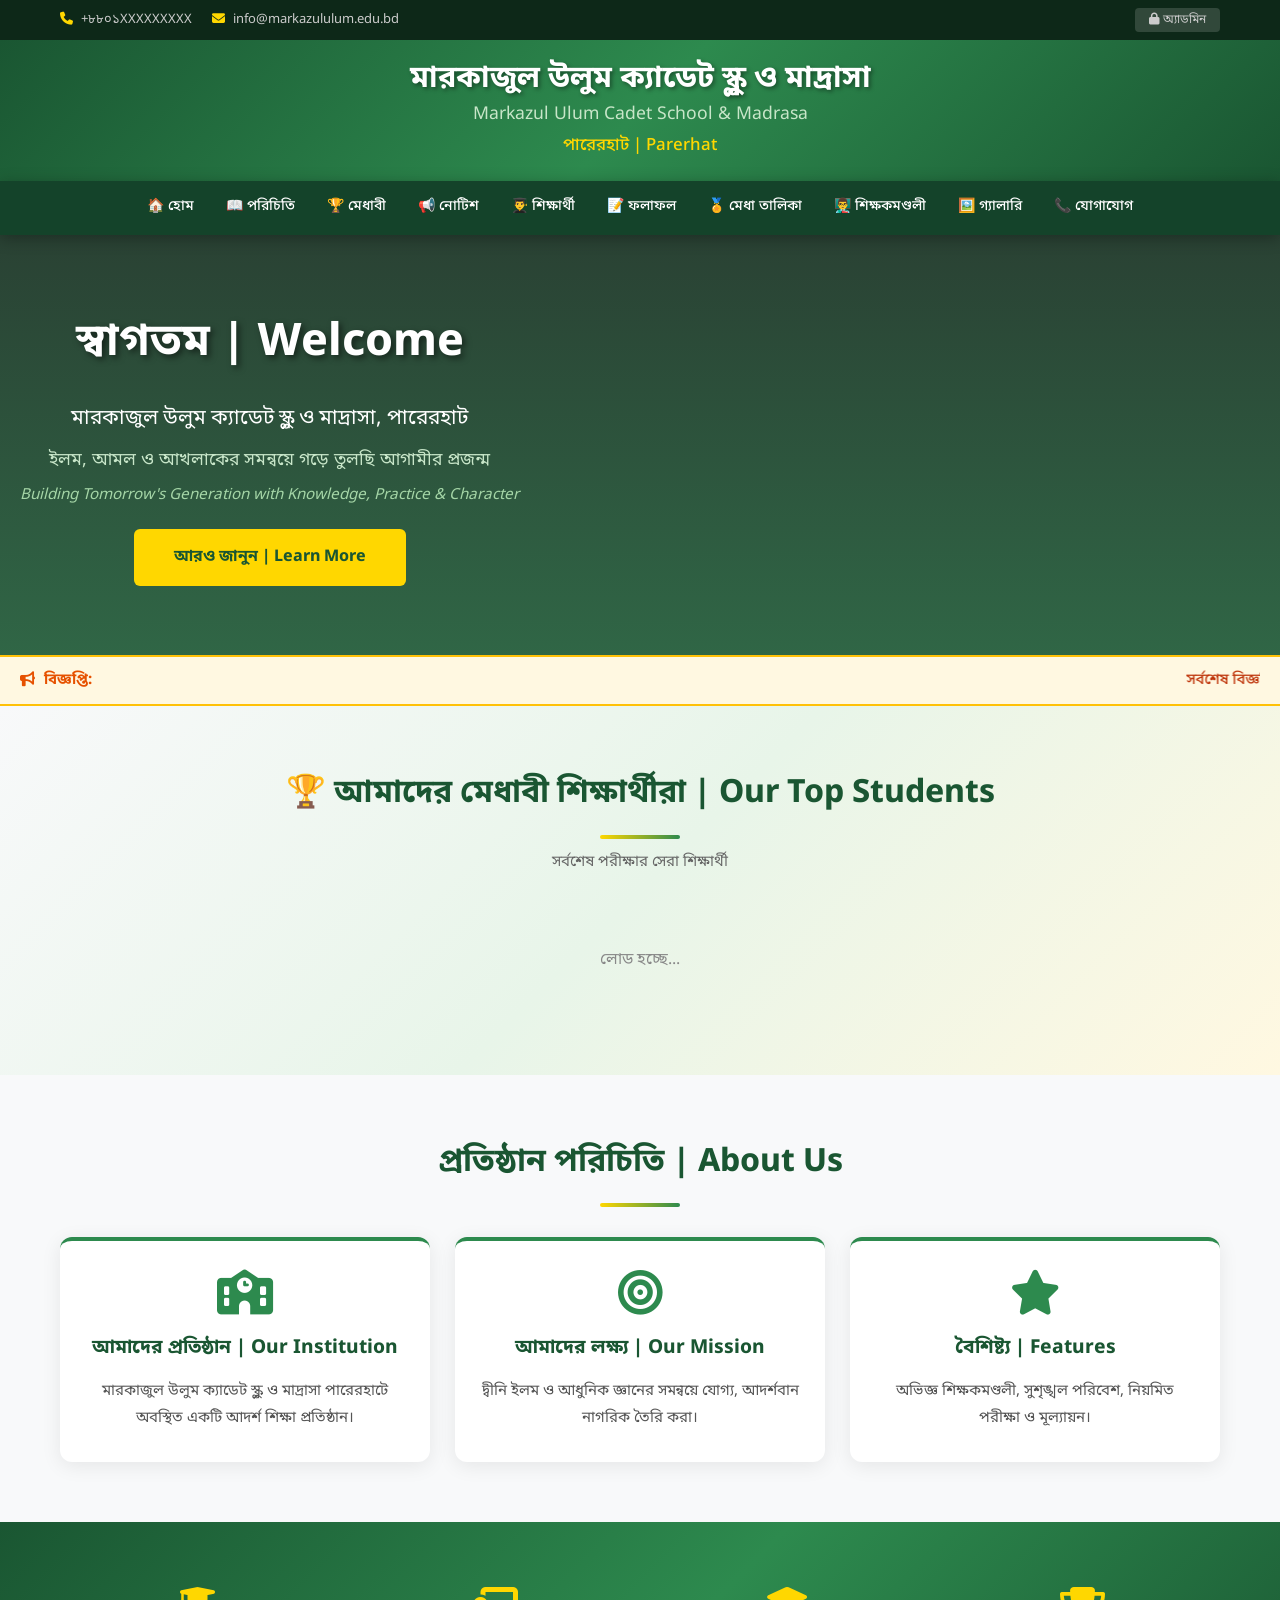
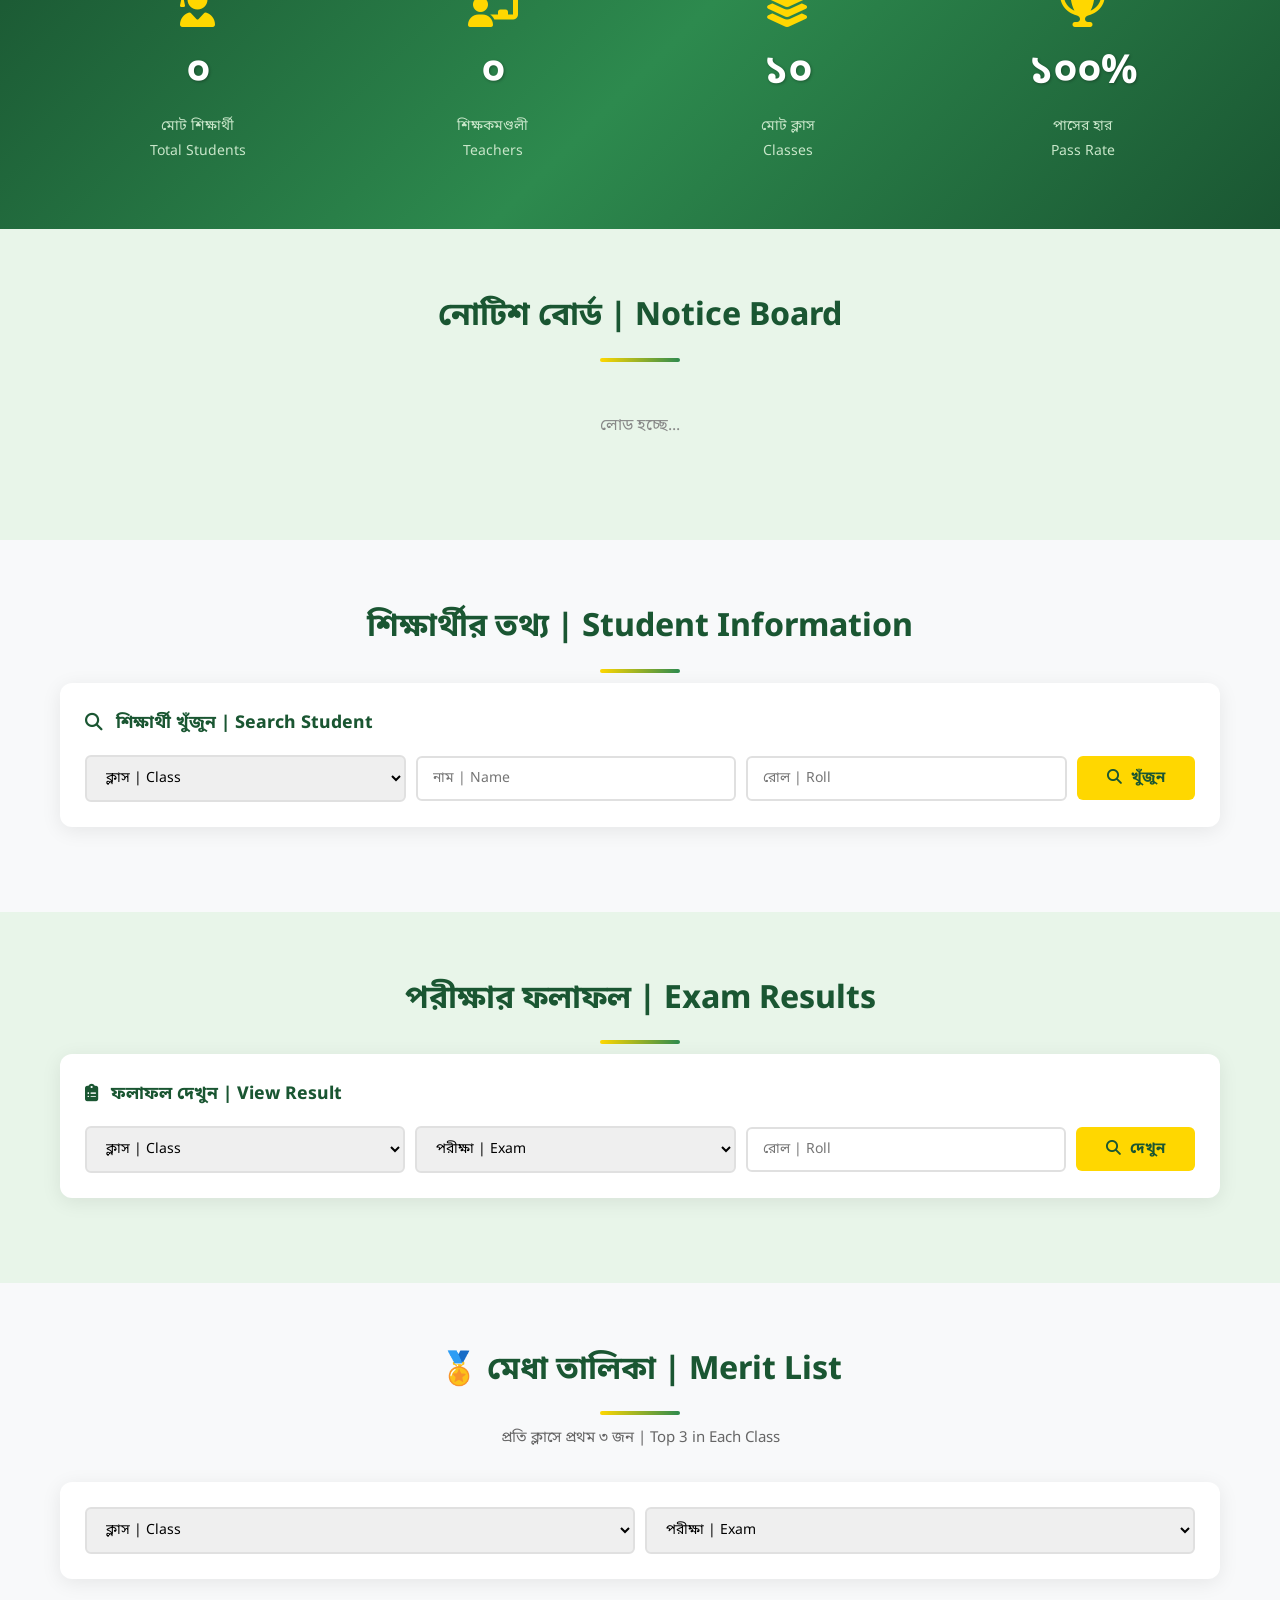
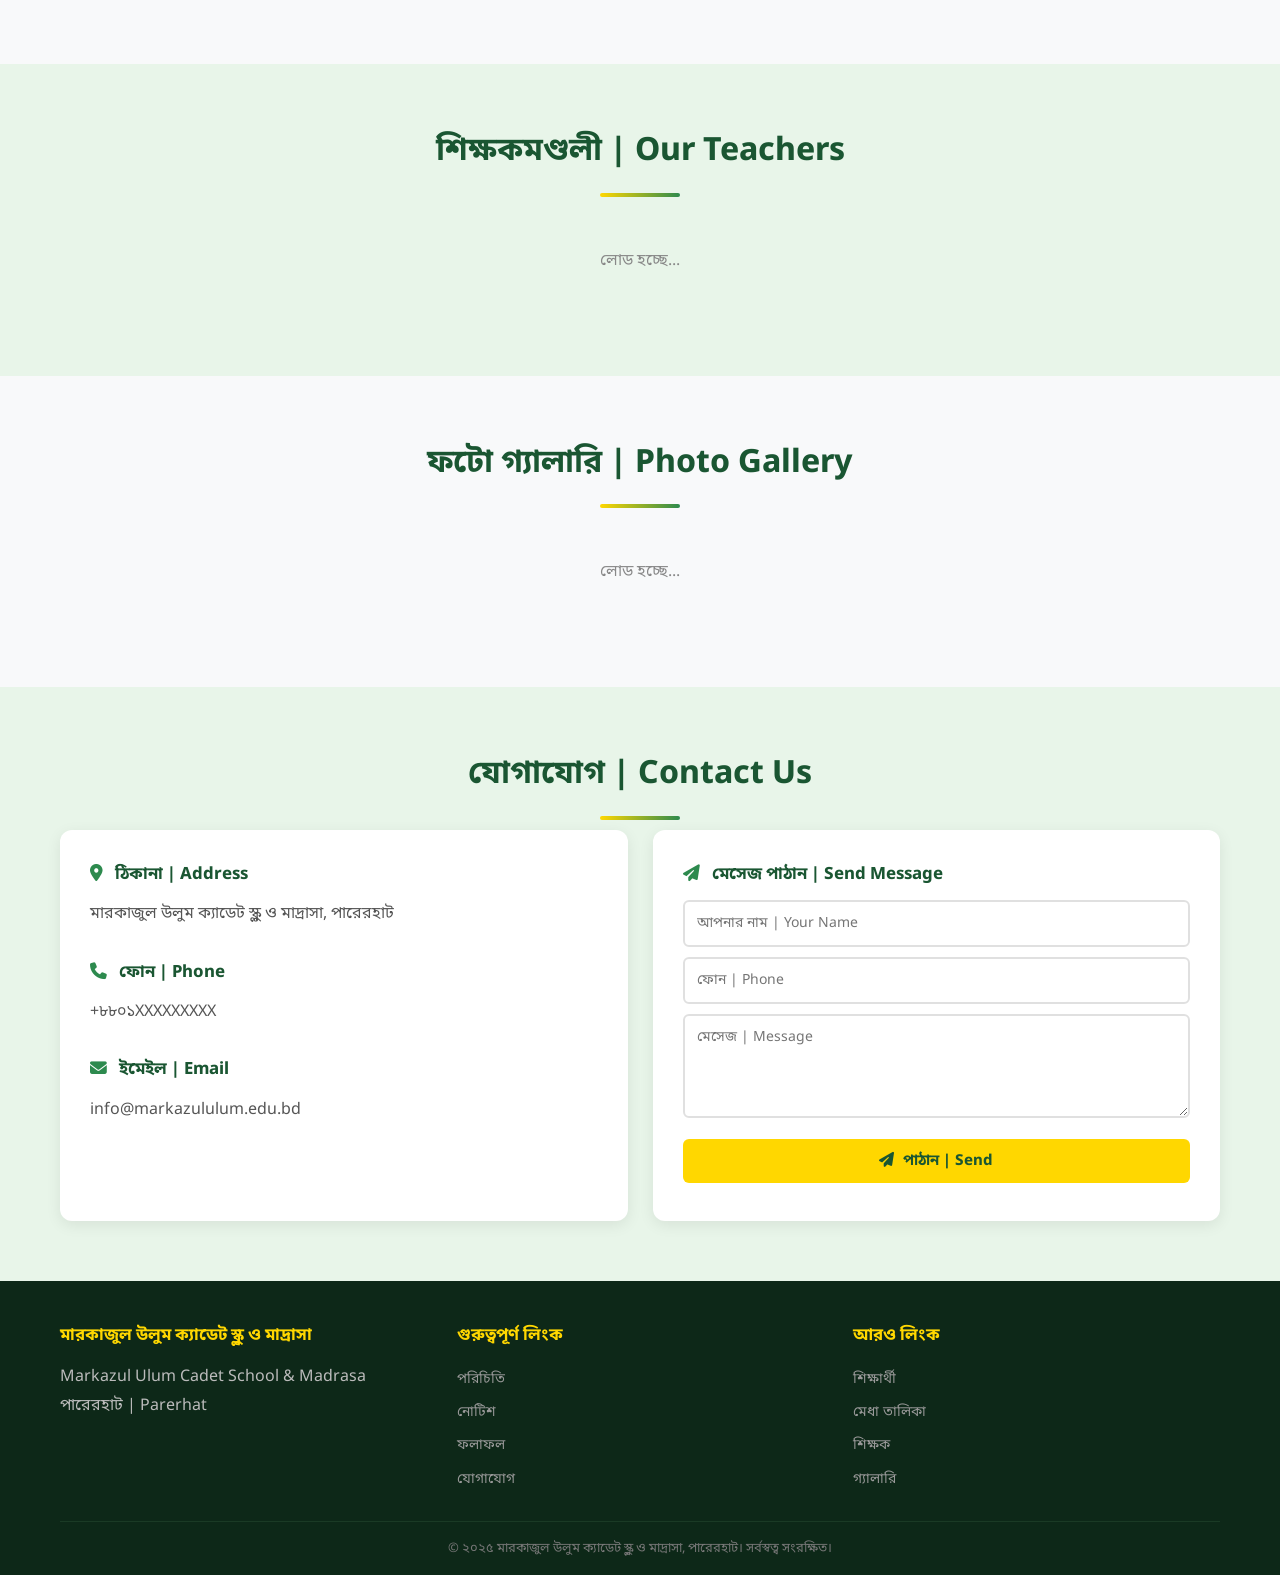
==== commit f0b08a93: "Update index.html" ====
--- a/index.html
+++ b/index.html
@@ -3,7 +3,7 @@
 <head>
     <meta charset="UTF-8">
     <meta name="viewport" content="width=device-width, initial-scale=1.0">
-    <title>মারকাযুল উলুম ক্যাডেট স্কুল ও মাদ্রাসা, পারেরহাট</title>
+    <title>মারকাজুল উলুম ক্যাডেট স্কুল ও মাদ্রাসা, পারেরহাট</title>
     <link rel="stylesheet" href="style.css">
     <link href="https://fonts.googleapis.com/css2?family=Noto+Sans+Bengali:wght@300;400;500;600;700;800&display=swap" rel="stylesheet">
     <link rel="stylesheet" href="https://cdnjs.cloudflare.com/ajax/libs/font-awesome/6.5.0/css/all.min.css">
@@ -28,7 +28,7 @@
     <div class="container header-content">
         <img src="" alt="Logo" class="logo" id="siteLogo" onerror="this.style.display='none'">
         <div class="header-text">
-            <h1 id="siteNameBn">মারকাযুল উলুম ক্যাডেট স্কুল ও মাদ্রাসা</h1>
+            <h1 id="siteNameBn">মারকাজুল উলুম ক্যাডেট স্কুল ও মাদ্রাসা</h1>
             <h2 id="siteNameEn">Markazul Ulum Cadet School & Madrasa</h2>
             <p id="siteLocation">পারেরহাট | Parerhat</p>
         </div>
@@ -60,7 +60,7 @@
     <div class="hero-overlay">
         <div class="container hero-center">
             <h1 id="heroTitle">স্বাগতম | Welcome</h1>
-            <p id="heroSubtitle" class="hero-sub">মারকাযুল উলুম ক্যাডেট স্কুল ও মাদ্রাসা, পারেরহাট</p>
+            <p id="heroSubtitle" class="hero-sub">মারকাজুল উলুম ক্যাডেট স্কুল ও মাদ্রাসা, পারেরহাট</p>
             <p id="heroSlogan" class="hero-slogan">ইলম, আমল ও আখলাকের সমন্বয়ে গড়ে তুলছি আগামীর প্রজন্ম</p>
             <p id="heroSloganEn" class="hero-slogan-en">Building Tomorrow's Generation with Knowledge, Practice & Character</p>
             <a href="#about" class="btn btn-hero">আরও জানুন | Learn More</a>
@@ -95,7 +95,7 @@
             <div class="about-card">
                 <i class="fas fa-school"></i>
                 <h3>আমাদের প্রতিষ্ঠান | Our Institution</h3>
-                <p id="aboutText1">মারকাযুল উলুম ক্যাডেট স্কুল ও মাদ্রাসা পারেরহাটে অবস্থিত একটি আদর্শ শিক্ষা প্রতিষ্ঠান।</p>
+                <p id="aboutText1">মারকাজুল উলুম ক্যাডেট স্কুল ও মাদ্রাসা পারেরহাটে অবস্থিত একটি আদর্শ শিক্ষা প্রতিষ্ঠান।</p>
             </div>
             <div class="about-card">
                 <i class="fas fa-bullseye"></i>
@@ -263,7 +263,7 @@
         <div class="contact-grid">
             <div class="contact-card">
                 <h3><i class="fas fa-map-marker-alt"></i> ঠিকানা | Address</h3>
-                <p id="contactAddress">মারকাযুল উলুম ক্যাডেট স্কুল ও মাদ্রাসা, পারেরহাট</p><br>
+                <p id="contactAddress">মারকাজুল উলুম ক্যাডেট স্কুল ও মাদ্রাসা, পারেরহাট</p><br>
                 <h3><i class="fas fa-phone"></i> ফোন | Phone</h3>
                 <p id="contactPhone">+৮৮০১XXXXXXXXX</p><br>
                 <h3><i class="fas fa-envelope"></i> ইমেইল | Email</h3>
@@ -286,7 +286,7 @@
     <div class="container">
         <div class="footer-grid">
             <div class="footer-col">
-                <h3 id="footerName">মারকাযুল উলুম ক্যাডেট স্কুল ও মাদ্রাসা</h3>
+                <h3 id="footerName">মারকাজুল উলুম ক্যাডেট স্কুল ও মাদ্রাসা</h3>
                 <p>Markazul Ulum Cadet School & Madrasa</p>
                 <p>পারেরহাট | Parerhat</p>
             </div>
@@ -302,7 +302,7 @@
             </div>
         </div>
         <div class="footer-bottom">
-            <p id="footerText">© ২০২৫ মারকাযুল উলুম ক্যাডেট স্কুল ও মাদ্রাসা, পারেরহাট। সর্বস্বত্ব সংরক্ষিত।</p>
+            <p id="footerText">© ২০২৫ মারকাজুল উলুম ক্যাডেট স্কুল ও মাদ্রাসা, পারেরহাট। সর্বস্বত্ব সংরক্ষিত।</p>
         </div>
     </div>
 </footer>
--- a/style.css
+++ b/style.css
@@ -953,3 +953,202 @@
     .data-table { font-size: 11px; }
     .data-table th, .data-table td { padding: 6px 4px; }
 }
+
+/* ============================================
+   TOPPERS SHOWCASE - HOMEPAGE
+   ============================================ */
+.toppers-showcase-section {
+    background: linear-gradient(135deg, #f8f9fa 0%, #e8f5e9 50%, #fff8e1 100%);
+    padding: 60px 0;
+}
+
+.toppers-showcase-grid {
+    display: grid;
+    grid-template-columns: repeat(auto-fit, minmax(280px, 1fr));
+    gap: 25px;
+    max-width: 1100px;
+    margin: 0 auto;
+}
+
+.showcase-class-card {
+    background: white;
+    border-radius: 15px;
+    padding: 25px;
+    box-shadow: 0 5px 25px rgba(0,0,0,0.08);
+    transition: transform 0.3s;
+    border-top: 4px solid #2d8a4e;
+}
+
+.showcase-class-card:hover {
+    transform: translateY(-5px);
+}
+
+.showcase-class-title {
+    text-align: center;
+    color: #1a5632;
+    font-size: 1.2em;
+    font-weight: 700;
+    margin-bottom: 15px;
+    padding-bottom: 10px;
+    border-bottom: 2px solid #e8f5e9;
+}
+
+.showcase-class-title i {
+    color: gold;
+    margin-right: 5px;
+}
+
+.showcase-student {
+    display: flex;
+    align-items: center;
+    gap: 12px;
+    padding: 10px;
+    margin-bottom: 8px;
+    border-radius: 10px;
+    transition: background 0.3s;
+}
+
+.showcase-student:hover {
+    background: #f5f5f5;
+}
+
+.showcase-student.first {
+    background: linear-gradient(135deg, #fff8e1, #fffde7);
+    border: 1px solid #ffd700;
+}
+
+.showcase-student.second {
+    background: linear-gradient(135deg, #f5f5f5, #fafafa);
+    border: 1px solid #e0e0e0;
+}
+
+.showcase-student.third {
+    background: linear-gradient(135deg, #fff3e0, #fff8e1);
+    border: 1px solid #ffcc80;
+}
+
+.showcase-rank {
+    width: 35px;
+    height: 35px;
+    border-radius: 50%;
+    display: flex;
+    align-items: center;
+    justify-content: center;
+    font-weight: 800;
+    font-size: 14px;
+    color: white;
+    flex-shrink: 0;
+}
+
+.first .showcase-rank { background: linear-gradient(135deg, #ffd700, #ffaa00); }
+.second .showcase-rank { background: linear-gradient(135deg, #bdbdbd, #9e9e9e); }
+.third .showcase-rank { background: linear-gradient(135deg, #cd7f32, #a0622e); }
+
+.showcase-photo {
+    width: 50px;
+    height: 50px;
+    border-radius: 50%;
+    object-fit: cover;
+    border: 2px solid #2d8a4e;
+    flex-shrink: 0;
+    background: #f5f5f5;
+}
+
+.showcase-info {
+    flex: 1;
+    min-width: 0;
+}
+
+.showcase-info h4 {
+    color: #1a5632;
+    font-size: 14px;
+    margin-bottom: 2px;
+    white-space: nowrap;
+    overflow: hidden;
+    text-overflow: ellipsis;
+}
+
+.showcase-info p {
+    font-size: 12px;
+    color: #888;
+    margin: 0;
+}
+
+.showcase-marks {
+    font-weight: 700;
+    color: #2d8a4e;
+    font-size: 15px;
+    flex-shrink: 0;
+}
+
+/* Edit Modal */
+.edit-modal {
+    display: none;
+    position: fixed;
+    top: 0; left: 0;
+    width: 100%; height: 100%;
+    background: rgba(0,0,0,0.6);
+    z-index: 9999;
+    justify-content: center;
+    align-items: flex-start;
+    padding: 30px 15px;
+    overflow-y: auto;
+}
+
+.edit-modal-content {
+    background: white;
+    border-radius: 12px;
+    padding: 30px;
+    max-width: 600px;
+    width: 100%;
+    box-shadow: 0 10px 40px rgba(0,0,0,0.3);
+    position: relative;
+    margin: auto;
+}
+
+.edit-modal-content h3 {
+    color: #1a5632;
+    margin-bottom: 20px;
+    padding-bottom: 10px;
+    border-bottom: 2px solid #e8f5e9;
+}
+
+.edit-close {
+    position: absolute;
+    top: 10px;
+    right: 15px;
+    font-size: 24px;
+    cursor: pointer;
+    color: #888;
+    background: none;
+    border: none;
+}
+
+.edit-close:hover { color: #c62828; }
+
+/* Quick Result Add */
+.quick-result-box {
+    background: #f0f7f0;
+    border: 2px solid #c8e6c9;
+    border-radius: 10px;
+    padding: 15px;
+    margin-bottom: 15px;
+}
+
+.quick-result-box h4 {
+    color: #1a5632;
+    margin-bottom: 8px;
+}
+
+.quick-result-box select {
+    padding: 8px;
+    border: 1px solid #ddd;
+    border-radius: 5px;
+    font-family: inherit;
+    margin-right: 5px;
+}
+
+@media (max-width: 768px) {
+    .showcase-student { flex-wrap: wrap; }
+    .showcase-marks { margin-left: auto; }
+}
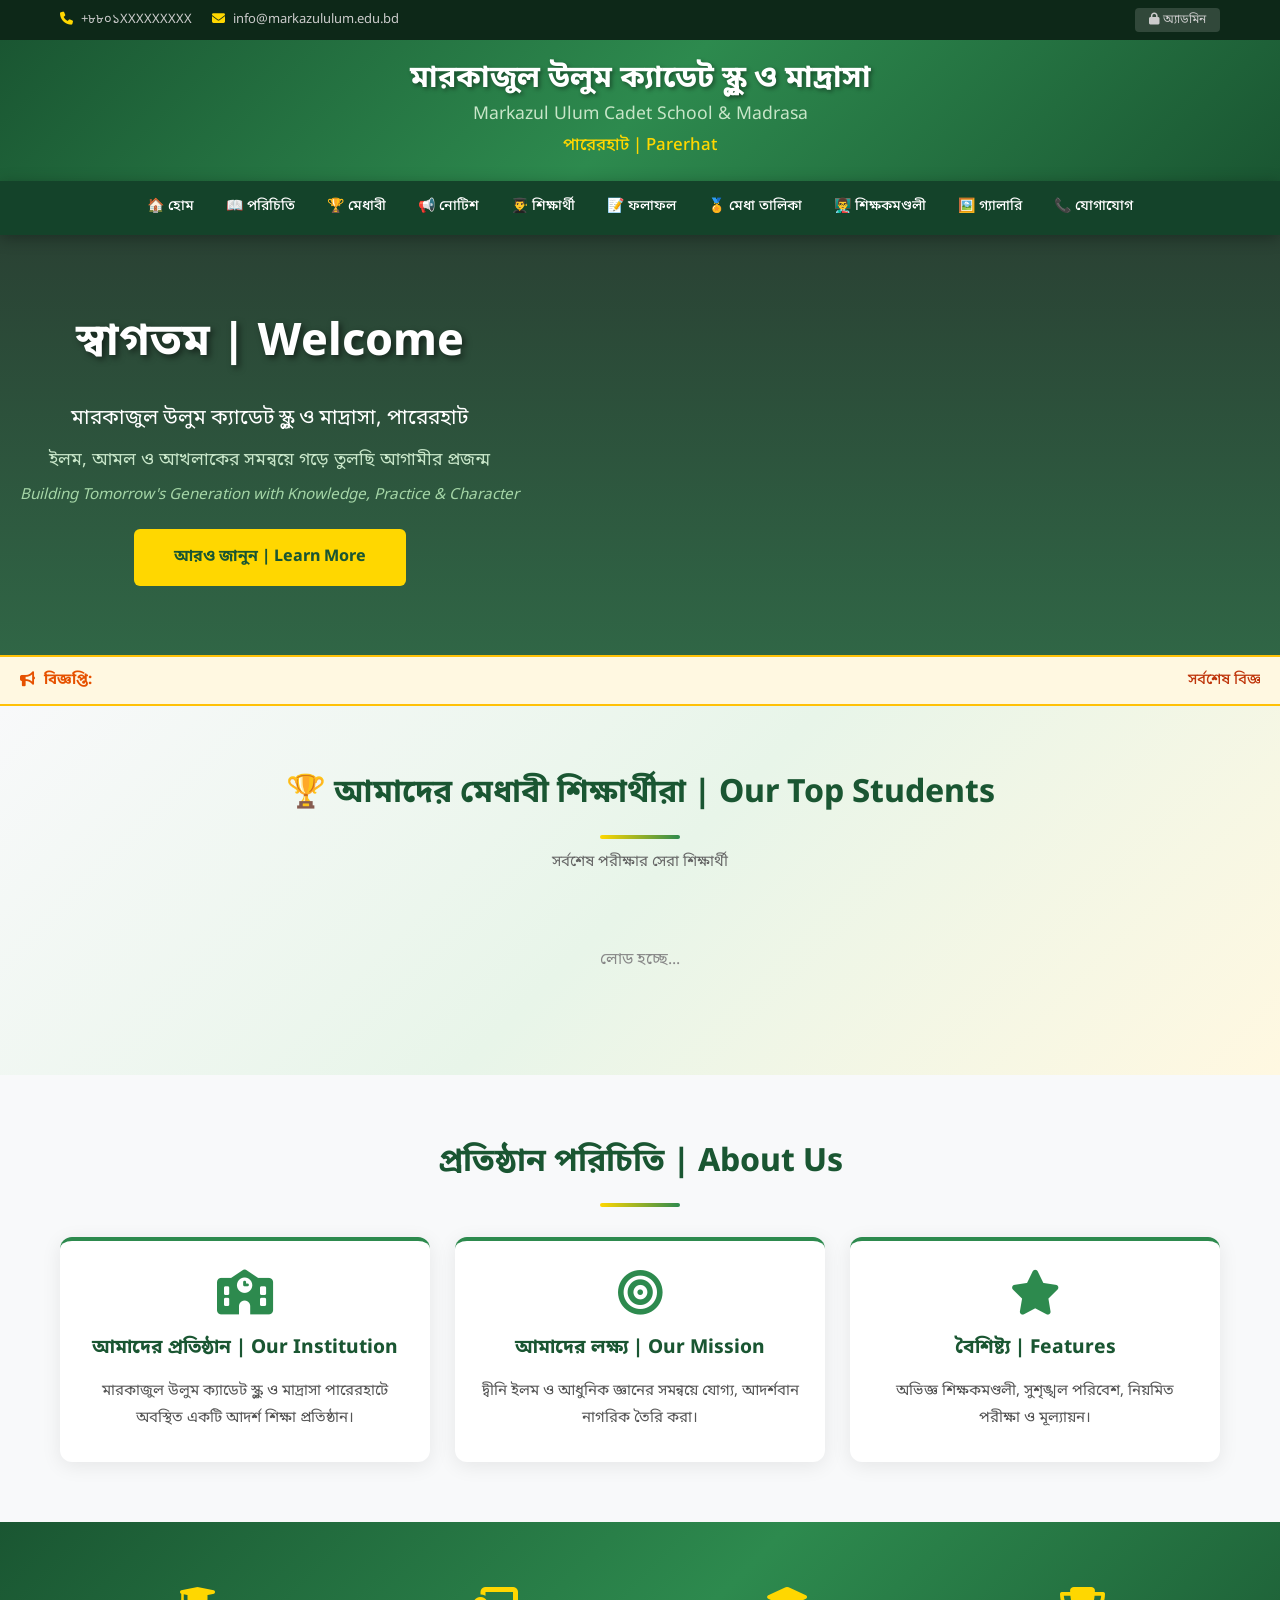
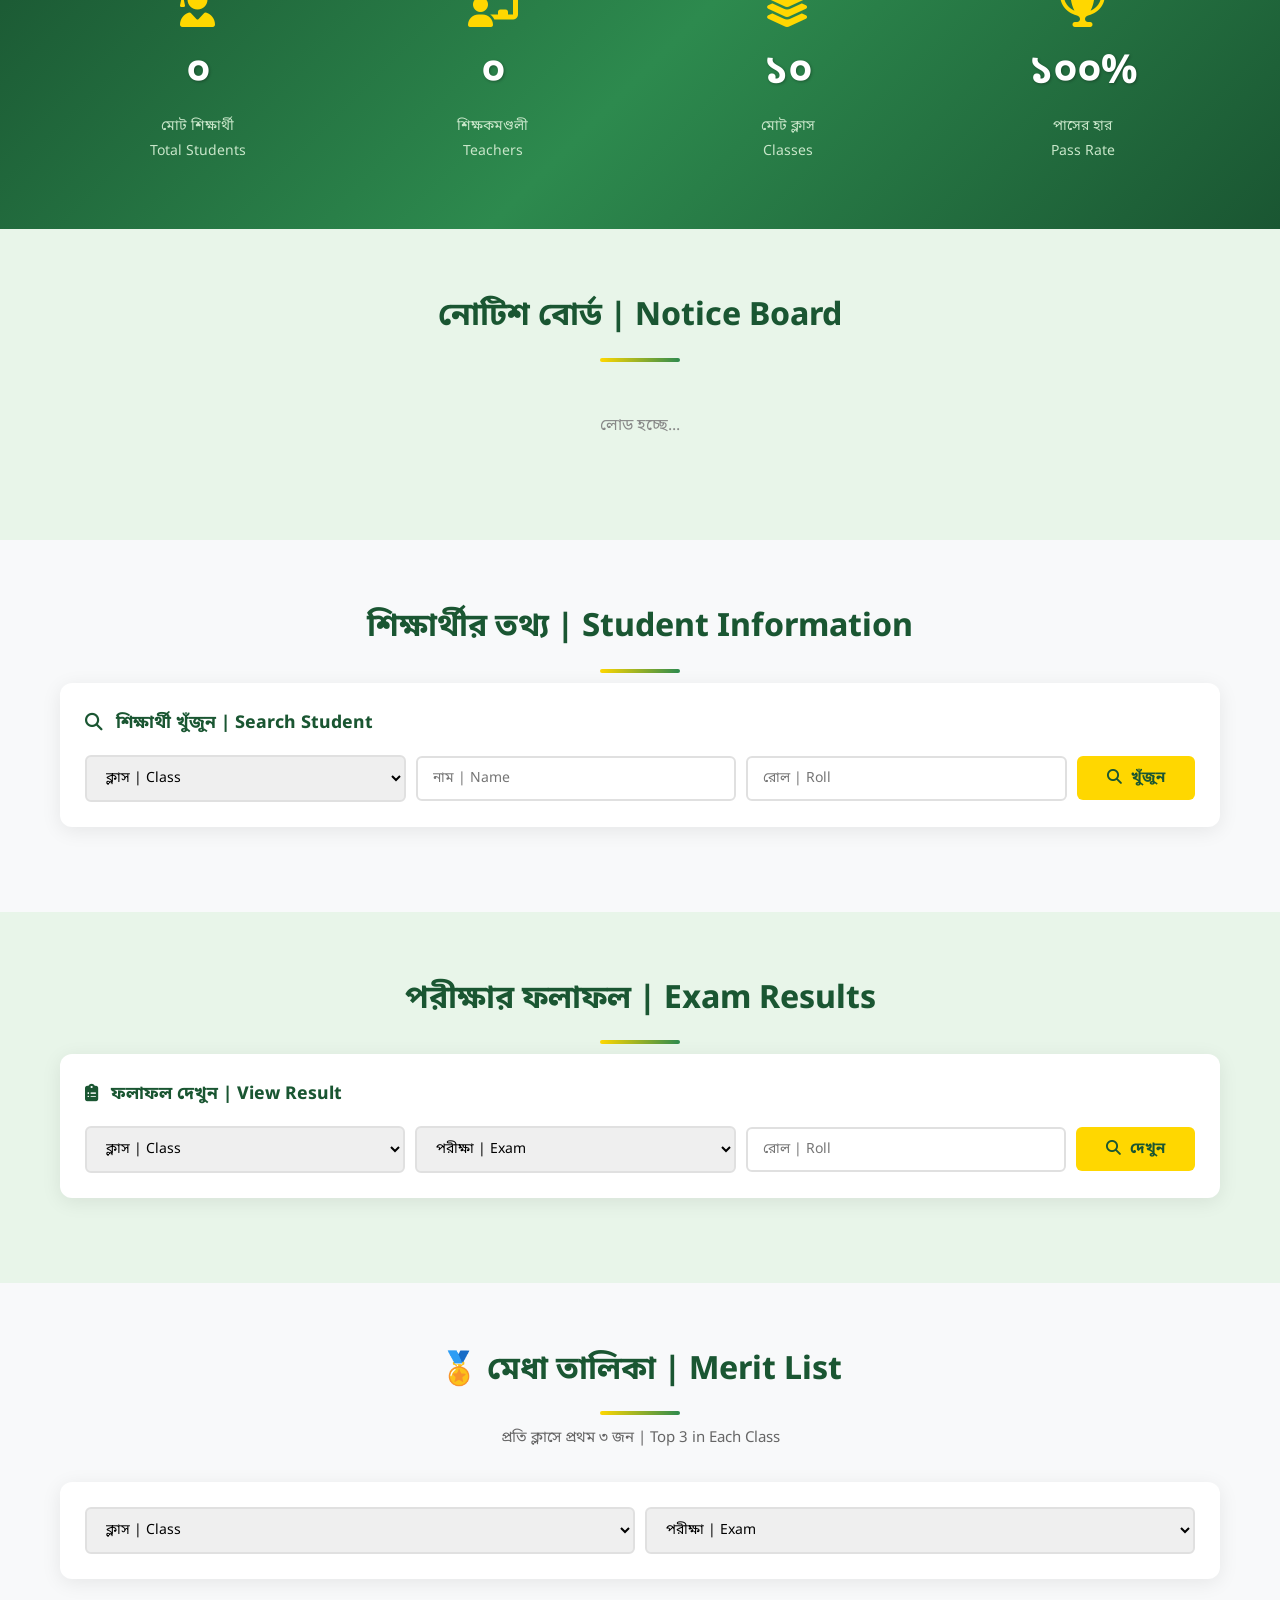
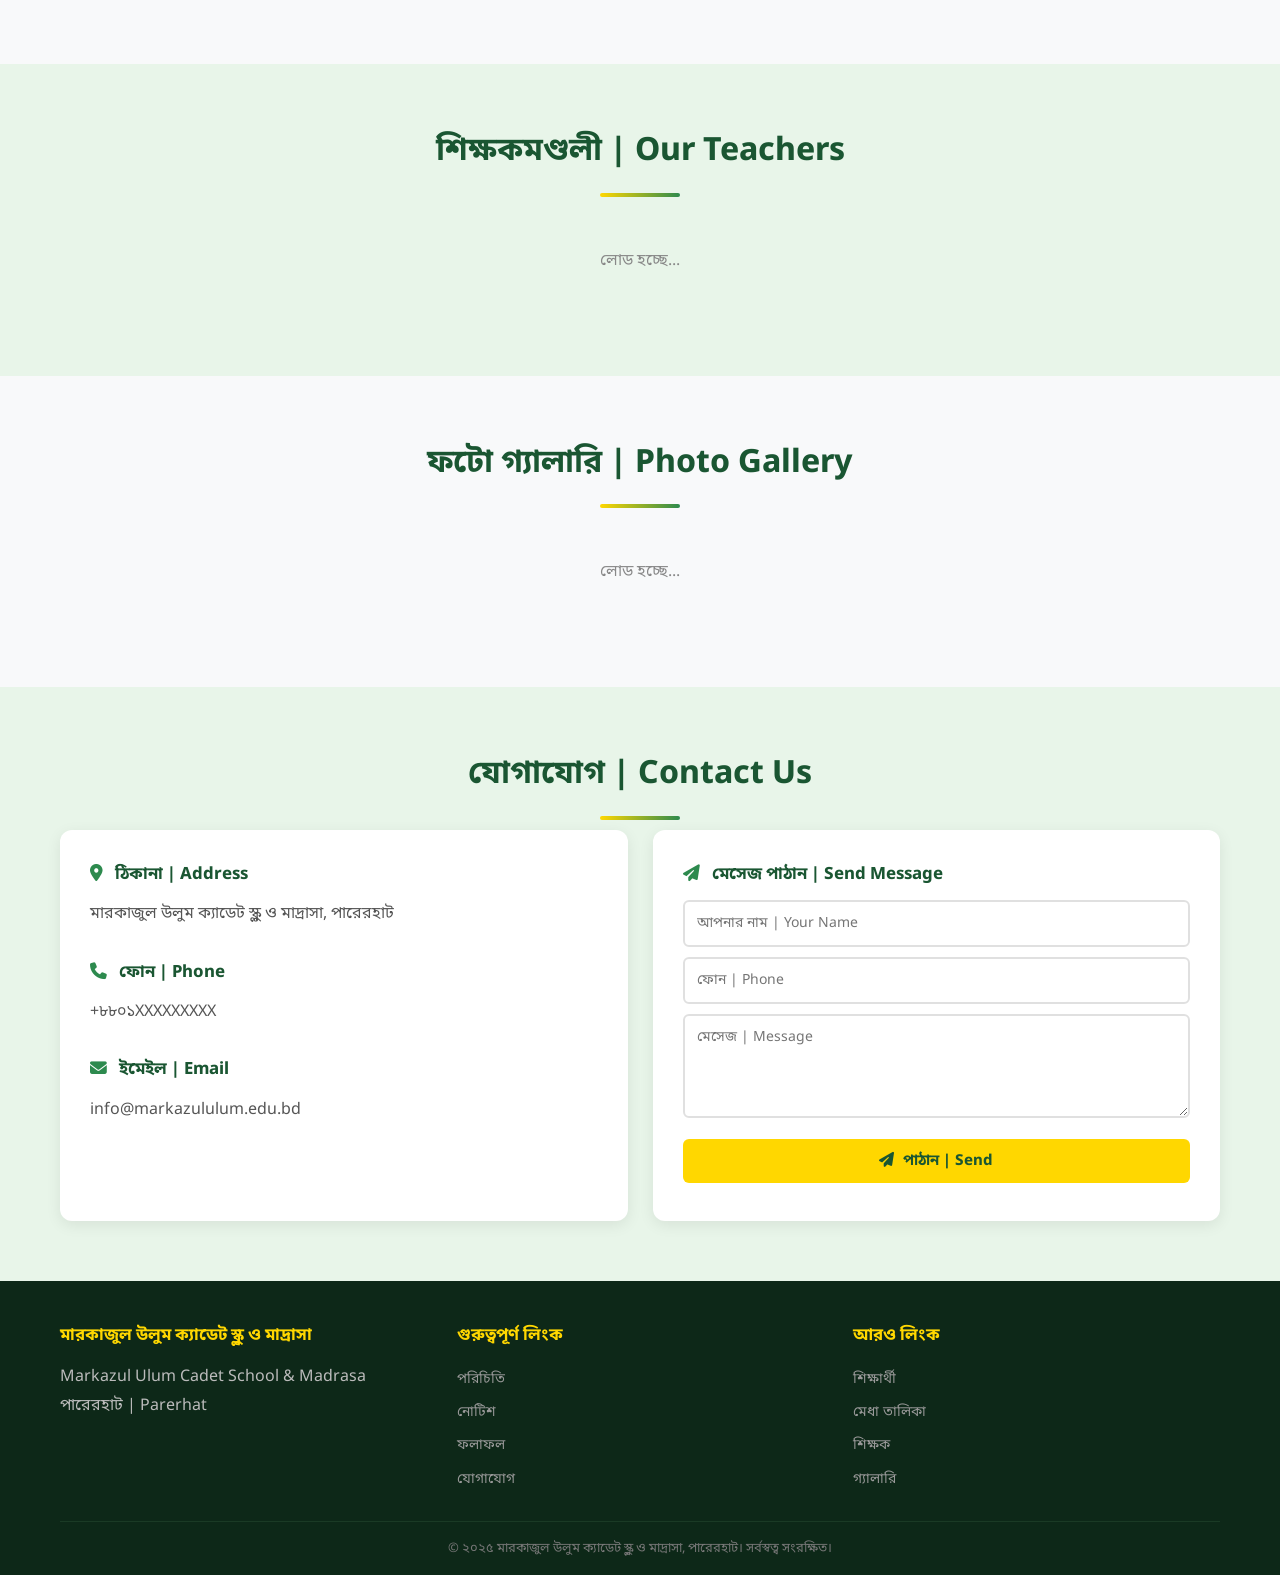
==== commit 19091a82: "Update index.html" ====
--- a/index.html
+++ b/index.html
@@ -7,6 +7,8 @@
     <link rel="stylesheet" href="style.css">
     <link href="https://fonts.googleapis.com/css2?family=Noto+Sans+Bengali:wght@300;400;500;600;700;800&display=swap" rel="stylesheet">
     <link rel="stylesheet" href="https://cdnjs.cloudflare.com/ajax/libs/font-awesome/6.5.0/css/all.min.css">
+    <script src="https://cdnjs.cloudflare.com/ajax/libs/jspdf/2.5.1/jspdf.umd.min.js"></script>
+<script src="https://cdnjs.cloudflare.com/ajax/libs/jspdf-autotable/3.5.31/jspdf.plugin.autotable.min.js"></script>
 </head>
 <body>
 
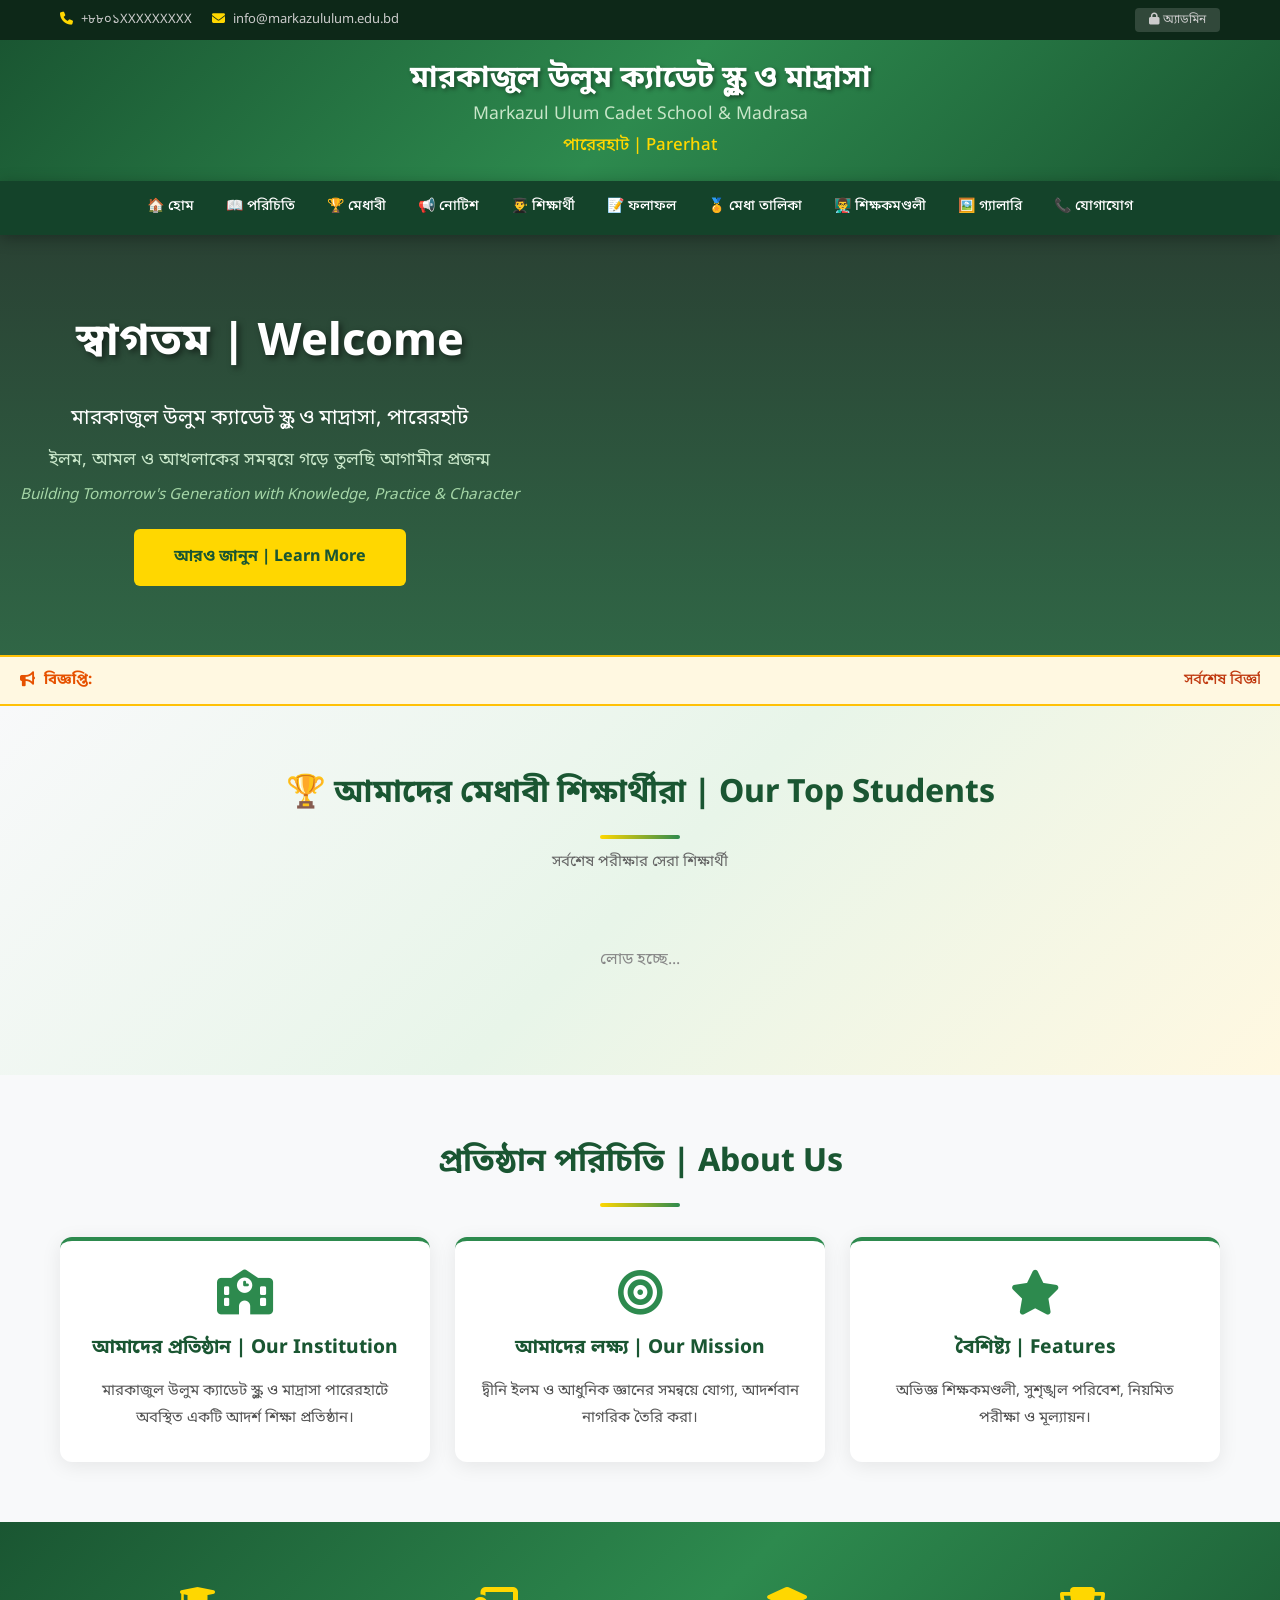
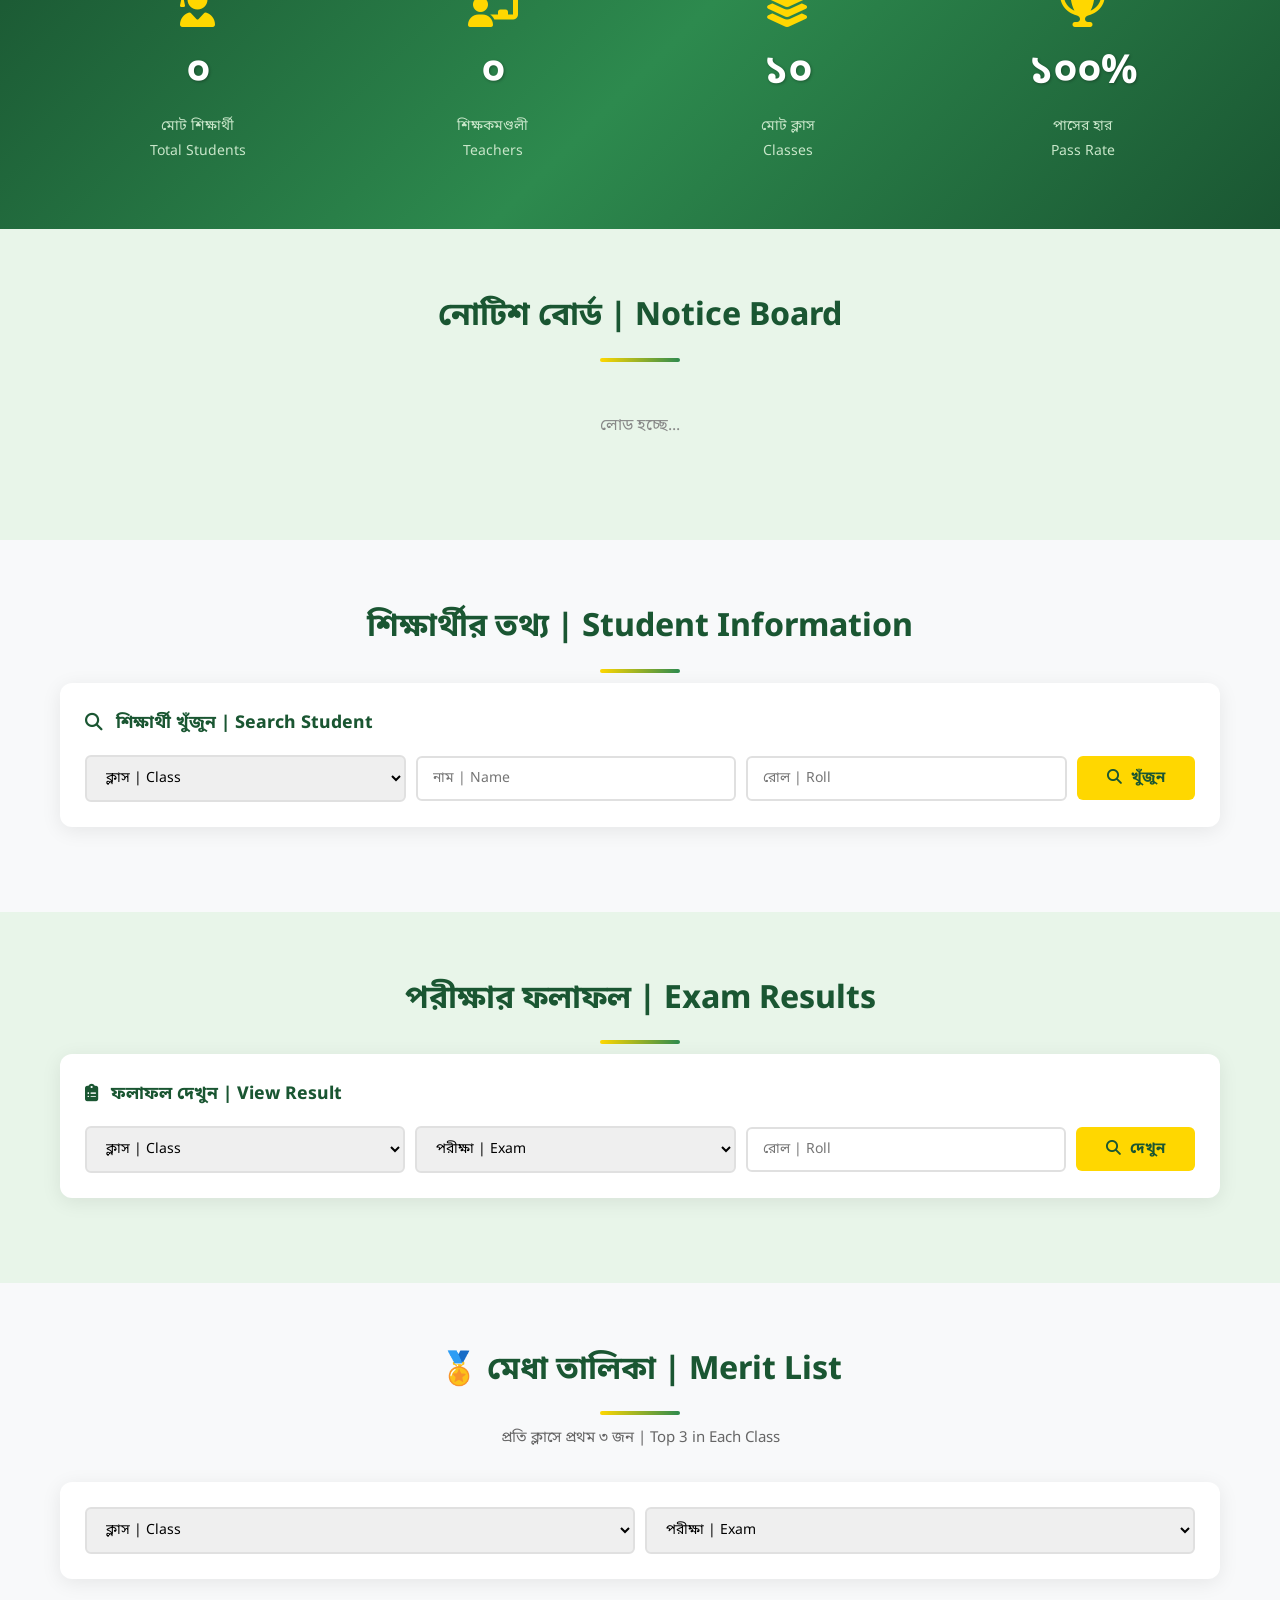
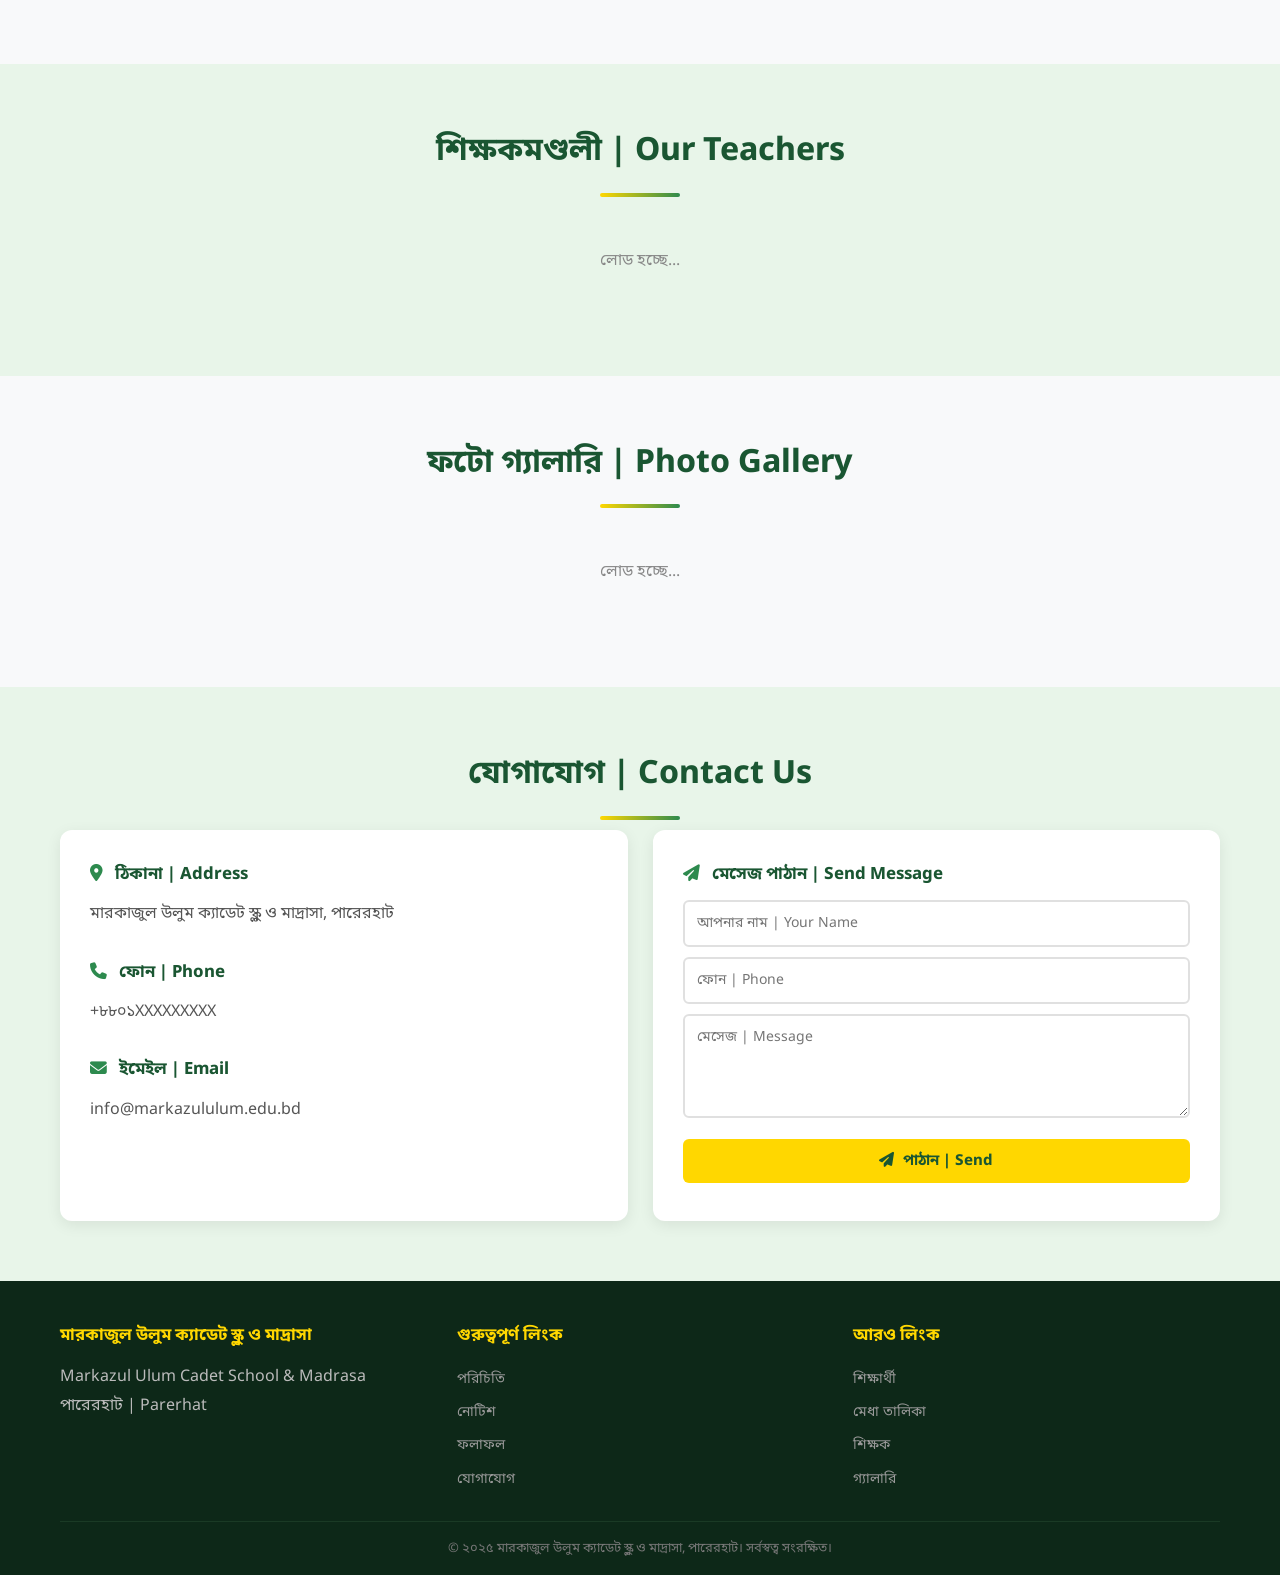
==== commit 627d2455: "Update index.html" ====
--- a/index.html
+++ b/index.html
@@ -193,13 +193,36 @@
                     <option value="7">ক্লাস ৭</option><option value="8">ক্লাস ৮</option>
                     <option value="9">ক্লাস ৯</option><option value="10">ক্লাস ১০</option>
                 </select>
-                <select id="resultExam">
-                    <option value="">পরীক্ষা | Exam</option>
-                    <option value="monthly">মাসিক | Monthly</option>
-                    <option value="1st-semester">প্রথম সেমিস্টার | 1st Semester</option>
-                    <option value="2nd-semester">দ্বিতীয় সেমিস্টার | 2nd Semester</option>
-                    <option value="yearly">বার্ষিক | Yearly</option>
-                </select>
+                <select id="resultExam" onchange="updateResultFilters()">
+    <option value="">পরীক্ষা | Exam</option>
+    <option value="monthly">মাসিক | Monthly</option>
+    <option value="1st-semester">প্রথম সেমিস্টার | 1st Semester</option>
+    <option value="2nd-semester">দ্বিতীয় সেমিস্টার | 2nd Semester</option>
+    <option value="yearly">বার্ষিক | Yearly</option>
+</select>
+<select id="resultMonth" style="display:none;">
+    <option value="">মাস নির্বাচন | Select Month</option>
+    <option value="জানুয়ারি">জানুয়ারি</option>
+    <option value="ফেব্রুয়ারি">ফেব্রুয়ারি</option>
+    <option value="মার্চ">মার্চ</option>
+    <option value="এপ্রিল">এপ্রিল</option>
+    <option value="মে">মে</option>
+    <option value="জুন">জুন</option>
+    <option value="জুলাই">জুলাই</option>
+    <option value="আগস্ট">আগস্ট</option>
+    <option value="সেপ্টেম্বর">সেপ্টেম্বর</option>
+    <option value="অক্টোবর">অক্টোবর</option>
+    <option value="নভেম্বর">নভেম্বর</option>
+    <option value="ডিসেম্বর">ডিসেম্বর</option>
+</select>
+<select id="resultYear" style="display:none;">
+    <option value="">বছর | Year</option>
+    <option value="2024">২০২৪</option>
+    <option value="2025">২০২৫</option>
+    <option value="2026">২০২৬</option>
+    <option value="2027">২০২৭</option>
+    <option value="2028">২০২৮</option>
+</select>
                 <input type="text" id="resultRoll" placeholder="রোল | Roll">
                 <button onclick="searchResults()" class="btn"><i class="fas fa-search"></i> দেখুন</button>
             </div>
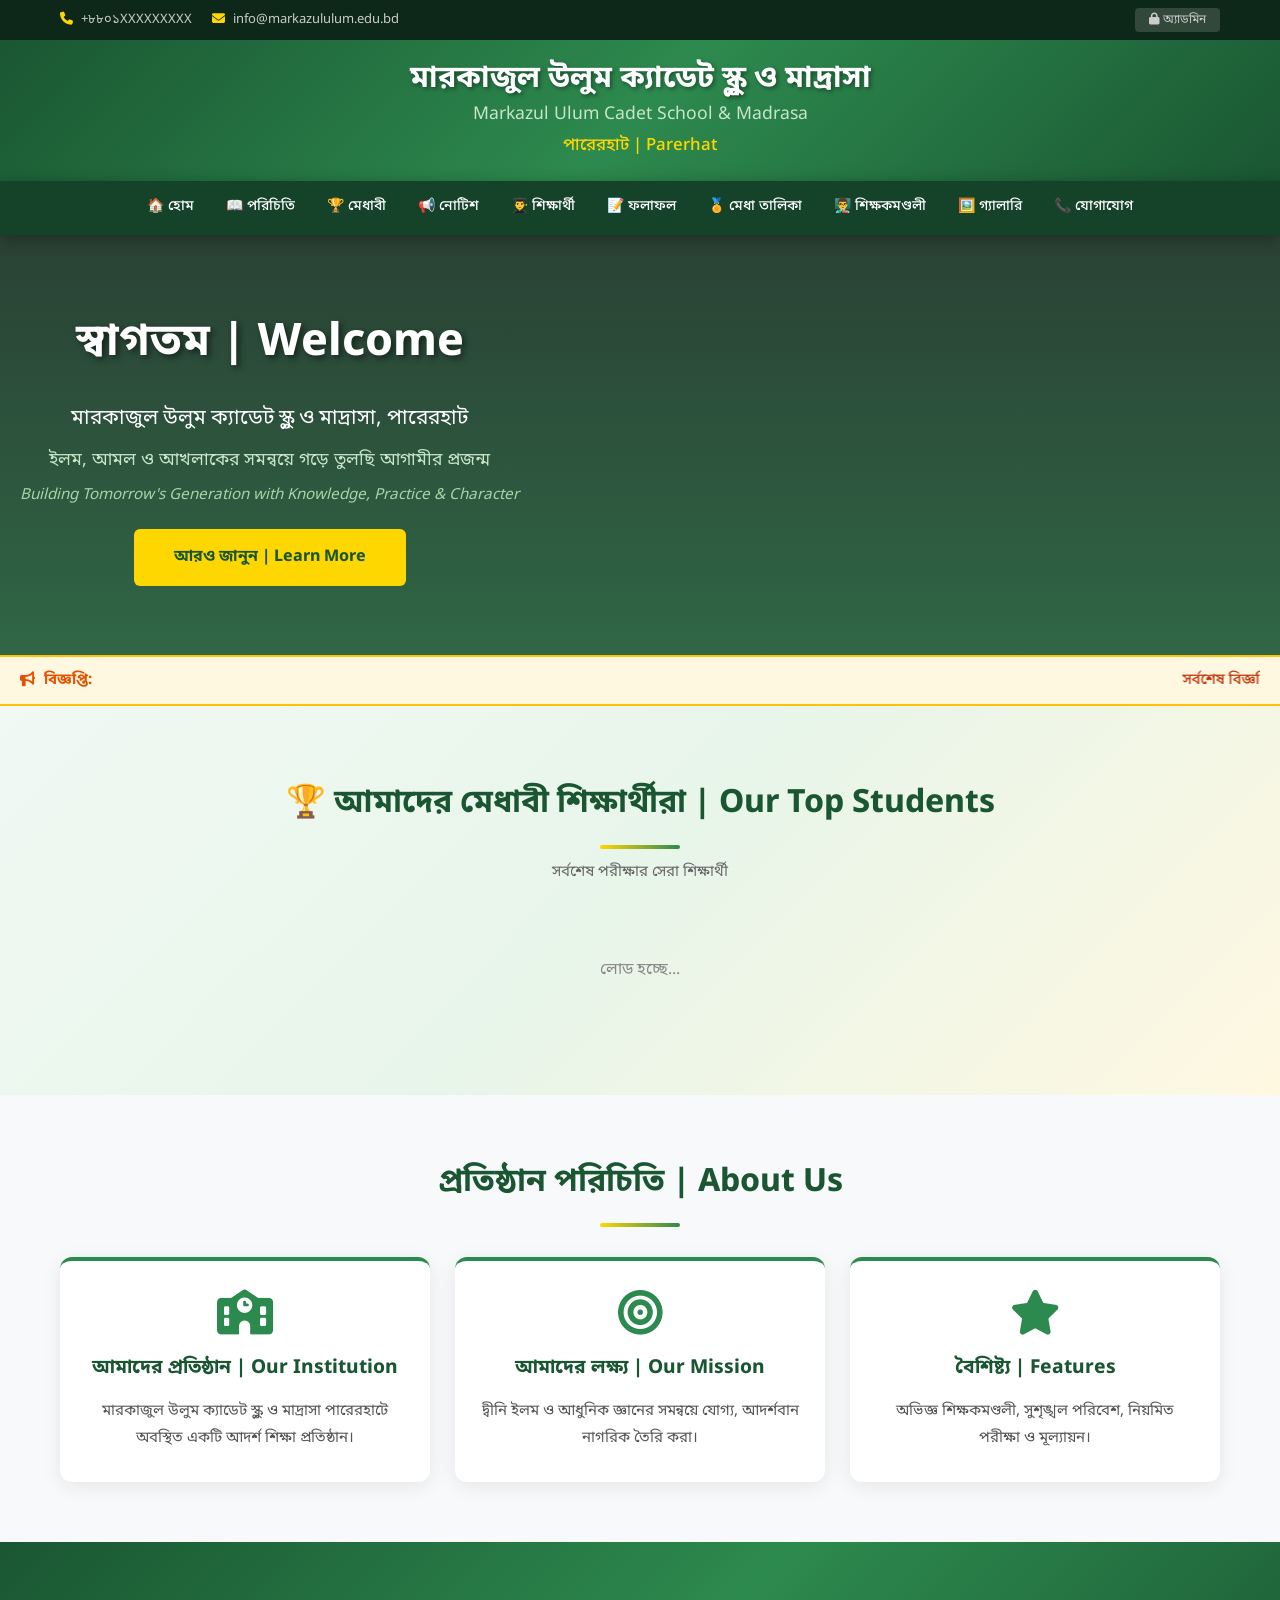
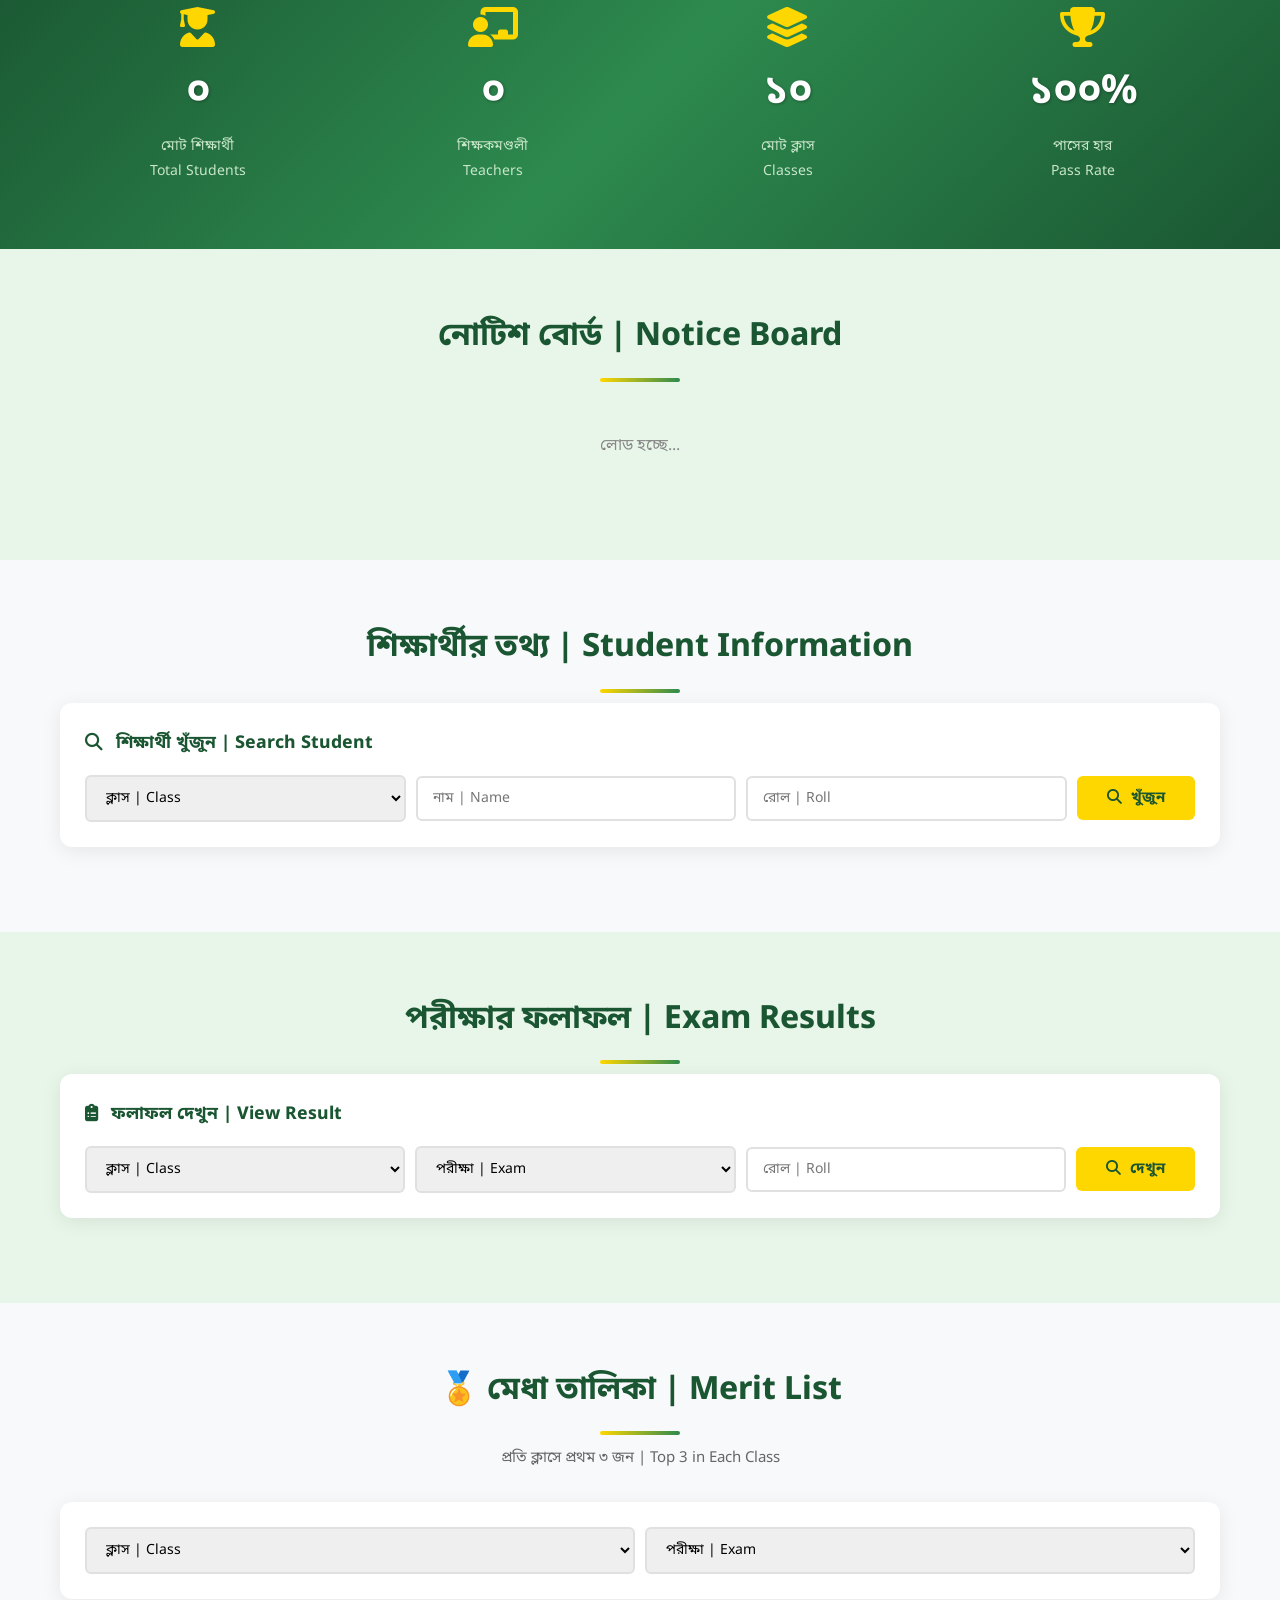
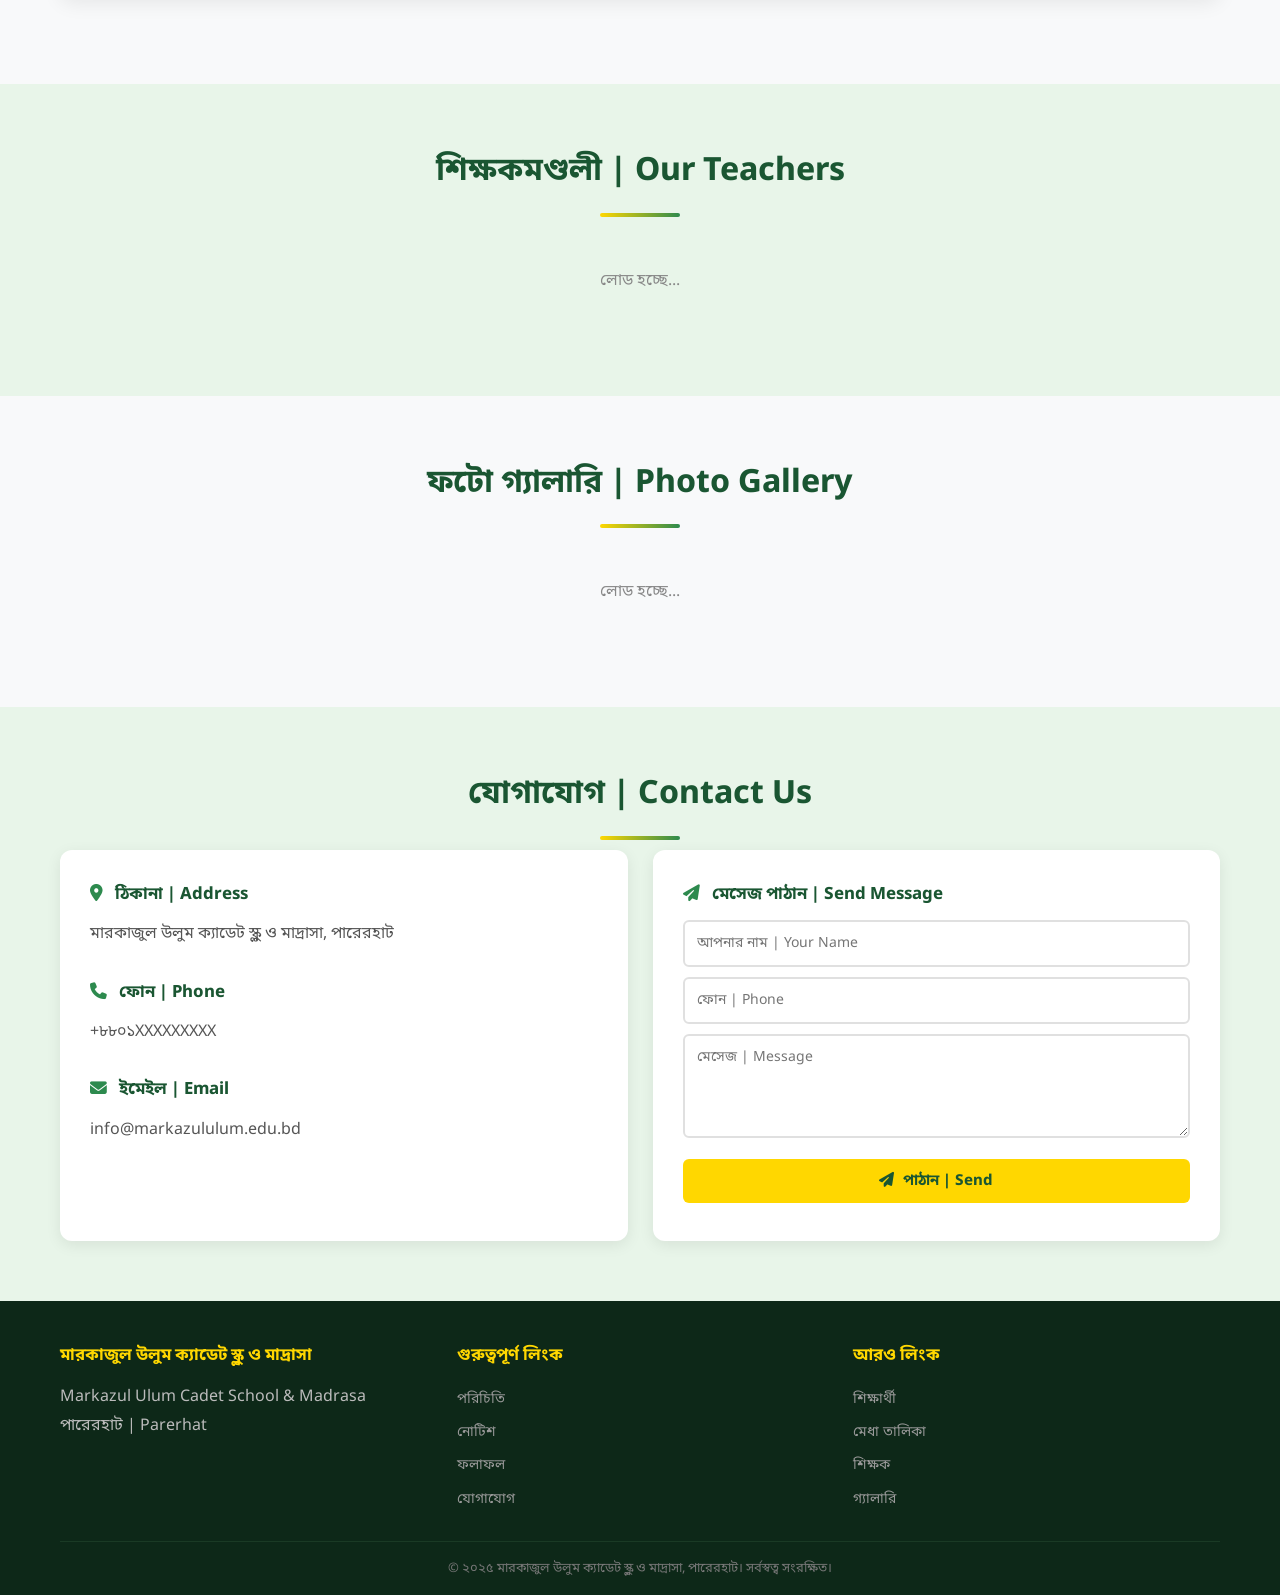
==== commit cee97bd8: "Update index.html" ====
--- a/index.html
+++ b/index.html
@@ -9,6 +9,22 @@
     <link rel="stylesheet" href="https://cdnjs.cloudflare.com/ajax/libs/font-awesome/6.5.0/css/all.min.css">
     <script src="https://cdnjs.cloudflare.com/ajax/libs/jspdf/2.5.1/jspdf.umd.min.js"></script>
 <script src="https://cdnjs.cloudflare.com/ajax/libs/jspdf-autotable/3.5.31/jspdf.plugin.autotable.min.js"></script>
+    <link rel="manifest" href="manifest.json">
+<meta name="theme-color" content="#1a5632">
+<meta name="apple-mobile-web-app-capable" content="yes">
+<meta name="apple-mobile-web-app-status-bar-style" content="black-translucent">
+<meta name="apple-mobile-web-app-title" content="Markazul Ulum">
+<link rel="apple-touch-icon" href="https://i.postimg.cc/SN9YCsbY/Chat-GPT-Image-Jul-18-2026-08-14-28-PM.png">
+
+<script>
+if ('serviceWorker' in navigator) {
+    window.addEventListener('load', () => {
+        navigator.serviceWorker.register('./sw.js')
+            .then(reg => console.log('SW registered:', reg.scope))
+            .catch(err => console.log('SW failed:', err));
+    });
+}
+</script>
 </head>
 <body>
 
--- a/style.css
+++ b/style.css
@@ -955,132 +955,215 @@
 }
 
 /* ============================================
-   TOPPERS SHOWCASE - HOMEPAGE
+   TOPPERS SHOWCASE - PREMIUM GRAPHIC DESIGN
    ============================================ */
 .toppers-showcase-section {
-    background: linear-gradient(135deg, #f8f9fa 0%, #e8f5e9 50%, #fff8e1 100%);
-    padding: 60px 0;
+    background: linear-gradient(135deg, #f0f9f4 0%, #e8f5e9 50%, #fff8e1 100%);
+    padding: 70px 0;
 }
 
 .toppers-showcase-grid {
     display: grid;
-    grid-template-columns: repeat(auto-fit, minmax(280px, 1fr));
+    grid-template-columns: repeat(auto-fit, minmax(360px, 1fr));
     gap: 25px;
-    max-width: 1100px;
+    max-width: 1200px;
     margin: 0 auto;
 }
 
+/* === Class Card === */
 .showcase-class-card {
     background: white;
-    border-radius: 15px;
-    padding: 25px;
-    box-shadow: 0 5px 25px rgba(0,0,0,0.08);
-    transition: transform 0.3s;
-    border-top: 4px solid #2d8a4e;
+    border-radius: 18px;
+    overflow: hidden;
+    box-shadow: 0 8px 30px rgba(0,0,0,0.1);
+    transition: all 0.3s ease;
+    border: 1px solid rgba(45, 138, 78, 0.1);
 }
 
 .showcase-class-card:hover {
-    transform: translateY(-5px);
-}
-
-.showcase-class-title {
-    text-align: center;
-    color: #1a5632;
-    font-size: 1.2em;
+    transform: translateY(-8px);
+    box-shadow: 0 15px 40px rgba(45, 138, 78, 0.2);
+}
+
+/* === Class Header === */
+.showcase-class-header {
+    background: linear-gradient(135deg, #1a5632, #2d8a4e, #1a5632);
+    color: white;
+    padding: 14px 20px;
+    text-align: center;
     font-weight: 700;
-    margin-bottom: 15px;
-    padding-bottom: 10px;
-    border-bottom: 2px solid #e8f5e9;
-}
-
-.showcase-class-title i {
-    color: gold;
-    margin-right: 5px;
-}
-
+    font-size: 1.15em;
+    letter-spacing: 0.5px;
+    position: relative;
+}
+
+.showcase-class-header::after {
+    content: '';
+    position: absolute;
+    bottom: -8px;
+    left: 50%;
+    transform: translateX(-50%);
+    width: 0;
+    height: 0;
+    border-left: 10px solid transparent;
+    border-right: 10px solid transparent;
+    border-top: 8px solid #1a5632;
+}
+
+/* === Student Row === */
 .showcase-student {
     display: flex;
     align-items: center;
-    gap: 12px;
-    padding: 10px;
-    margin-bottom: 8px;
-    border-radius: 10px;
-    transition: background 0.3s;
-}
+    padding: 14px 18px;
+    gap: 14px;
+    border-bottom: 1px solid #f0f0f0;
+    transition: all 0.3s;
+    position: relative;
+}
+
+.showcase-student:last-child { border-bottom: none; }
 
 .showcase-student:hover {
-    background: #f5f5f5;
-}
-
-.showcase-student.first {
-    background: linear-gradient(135deg, #fff8e1, #fffde7);
-    border: 1px solid #ffd700;
-}
-
-.showcase-student.second {
-    background: linear-gradient(135deg, #f5f5f5, #fafafa);
-    border: 1px solid #e0e0e0;
-}
-
-.showcase-student.third {
-    background: linear-gradient(135deg, #fff3e0, #fff8e1);
-    border: 1px solid #ffcc80;
-}
-
-.showcase-rank {
-    width: 35px;
-    height: 35px;
+    background: #fafafa;
+}
+
+/* === Rank Badge (Left) === */
+.showcase-rank-badge {
+    width: 38px;
+    height: 38px;
     border-radius: 50%;
     display: flex;
     align-items: center;
     justify-content: center;
     font-weight: 800;
-    font-size: 14px;
+    font-size: 15px;
     color: white;
     flex-shrink: 0;
-}
-
-.first .showcase-rank { background: linear-gradient(135deg, #ffd700, #ffaa00); }
-.second .showcase-rank { background: linear-gradient(135deg, #bdbdbd, #9e9e9e); }
-.third .showcase-rank { background: linear-gradient(135deg, #cd7f32, #a0622e); }
+    box-shadow: 0 4px 12px rgba(0,0,0,0.15);
+    border: 3px solid white;
+    position: relative;
+    z-index: 2;
+}
+
+/* === Profile Image === */
+.showcase-img-wrap {
+    width: 55px;
+    height: 55px;
+    border-radius: 50%;
+    overflow: hidden;
+    flex-shrink: 0;
+    padding: 3px;
+    position: relative;
+}
 
 .showcase-photo {
-    width: 50px;
-    height: 50px;
+    width: 100%;
+    height: 100%;
     border-radius: 50%;
     object-fit: cover;
-    border: 2px solid #2d8a4e;
-    flex-shrink: 0;
     background: #f5f5f5;
-}
-
-.showcase-info {
+    display: block;
+}
+
+/* === Details (Middle) === */
+.showcase-details {
     flex: 1;
     min-width: 0;
 }
 
-.showcase-info h4 {
+.showcase-details h4 {
     color: #1a5632;
-    font-size: 14px;
-    margin-bottom: 2px;
+    font-size: 15px;
+    font-weight: 700;
+    margin: 0 0 3px 0;
     white-space: nowrap;
     overflow: hidden;
     text-overflow: ellipsis;
 }
 
-.showcase-info p {
+.showcase-details p {
     font-size: 12px;
     color: #888;
     margin: 0;
 }
 
-.showcase-marks {
-    font-weight: 700;
-    color: #2d8a4e;
-    font-size: 15px;
+/* === Score (Right) === */
+.showcase-score {
+    text-align: right;
     flex-shrink: 0;
-}
-
+    padding-left: 8px;
+}
+
+.showcase-score .total-marks {
+    display: block;
+    font-weight: 800;
+    color: #1a5632;
+    font-size: 22px;
+    line-height: 1;
+}
+
+.showcase-score .label {
+    font-size: 10px;
+    color: #999;
+    text-transform: uppercase;
+    letter-spacing: 1px;
+    font-weight: 600;
+    margin-top: 2px;
+    display: block;
+}
+
+/* === 1st Place (Gold) === */
+.showcase-student.first {
+    background: linear-gradient(90deg, #fffbea 0%, #fff 100%);
+}
+.showcase-student.first .showcase-rank-badge {
+    background: linear-gradient(135deg, #ffd700, #ffa500);
+}
+.showcase-student.first .showcase-img-wrap {
+    background: linear-gradient(135deg, #ffd700, #ffa500);
+}
+.showcase-student.first .showcase-score .total-marks {
+    color: #b8860b;
+}
+
+/* === 2nd Place (Silver) === */
+.showcase-student.second {
+    background: linear-gradient(90deg, #f8f8f8 0%, #fff 100%);
+}
+.showcase-student.second .showcase-rank-badge {
+    background: linear-gradient(135deg, #c0c0c0, #808080);
+}
+.showcase-student.second .showcase-img-wrap {
+    background: linear-gradient(135deg, #c0c0c0, #808080);
+}
+.showcase-student.second .showcase-score .total-marks {
+    color: #666;
+}
+
+/* === 3rd Place (Bronze) === */
+.showcase-student.third {
+    background: linear-gradient(90deg, #fff5eb 0%, #fff 100%);
+}
+.showcase-student.third .showcase-rank-badge {
+    background: linear-gradient(135deg, #cd7f32, #8b4513);
+}
+.showcase-student.third .showcase-img-wrap {
+    background: linear-gradient(135deg, #cd7f32, #8b4513);
+}
+.showcase-student.third .showcase-score .total-marks {
+    color: #8b4513;
+}
+
+/* === Responsive === */
+@media (max-width: 480px) {
+    .showcase-student { padding: 12px 14px; gap: 10px; }
+    .showcase-rank-badge { width: 32px; height: 32px; font-size: 13px; }
+    .showcase-img-wrap { width: 48px; height: 48px; }
+    .showcase-details h4 { font-size: 13px; }
+    .showcase-details p { font-size: 11px; }
+    .showcase-score .total-marks { font-size: 18px; }
+    .showcase-score .label { font-size: 9px; }
+}
 /* Edit Modal */
 .edit-modal {
     display: none;
@@ -1152,3 +1235,75 @@
     .showcase-student { flex-wrap: wrap; }
     .showcase-marks { margin-left: auto; }
 }
+
+
+/* ============================================
+   MOBILE HEADER FIX
+   ============================================ */
+@media (max-width: 768px) {
+    .header {
+        padding: 15px 10px;
+    }
+    
+    .header-content {
+        flex-direction: row;
+        align-items: center;
+        justify-content: center;
+        gap: 10px;
+        flex-wrap: nowrap;
+    }
+    
+    .logo {
+        width: 55px;
+        height: 55px;
+        border-width: 2px;
+        flex-shrink: 0;
+    }
+    
+    .logo-right {
+        display: none !important;
+    }
+    
+    .header-text {
+        flex: 1;
+        min-width: 0;
+        text-align: center;
+    }
+    
+    .header-text h1 {
+        font-size: 1.1em;
+        line-height: 1.3;
+        margin-bottom: 3px;
+    }
+    
+    .header-text h2 {
+        font-size: 0.85em;
+        line-height: 1.3;
+        margin-bottom: 3px;
+    }
+    
+    .header-text p {
+        font-size: 0.8em;
+        line-height: 1.3;
+        margin: 0;
+    }
+}
+
+@media (max-width: 480px) {
+    .logo {
+        width: 45px;
+        height: 45px;
+    }
+    
+    .header-text h1 {
+        font-size: 0.95em;
+    }
+    
+    .header-text h2 {
+        font-size: 0.75em;
+    }
+    
+    .header-text p {
+        font-size: 0.7em;
+    }
+}
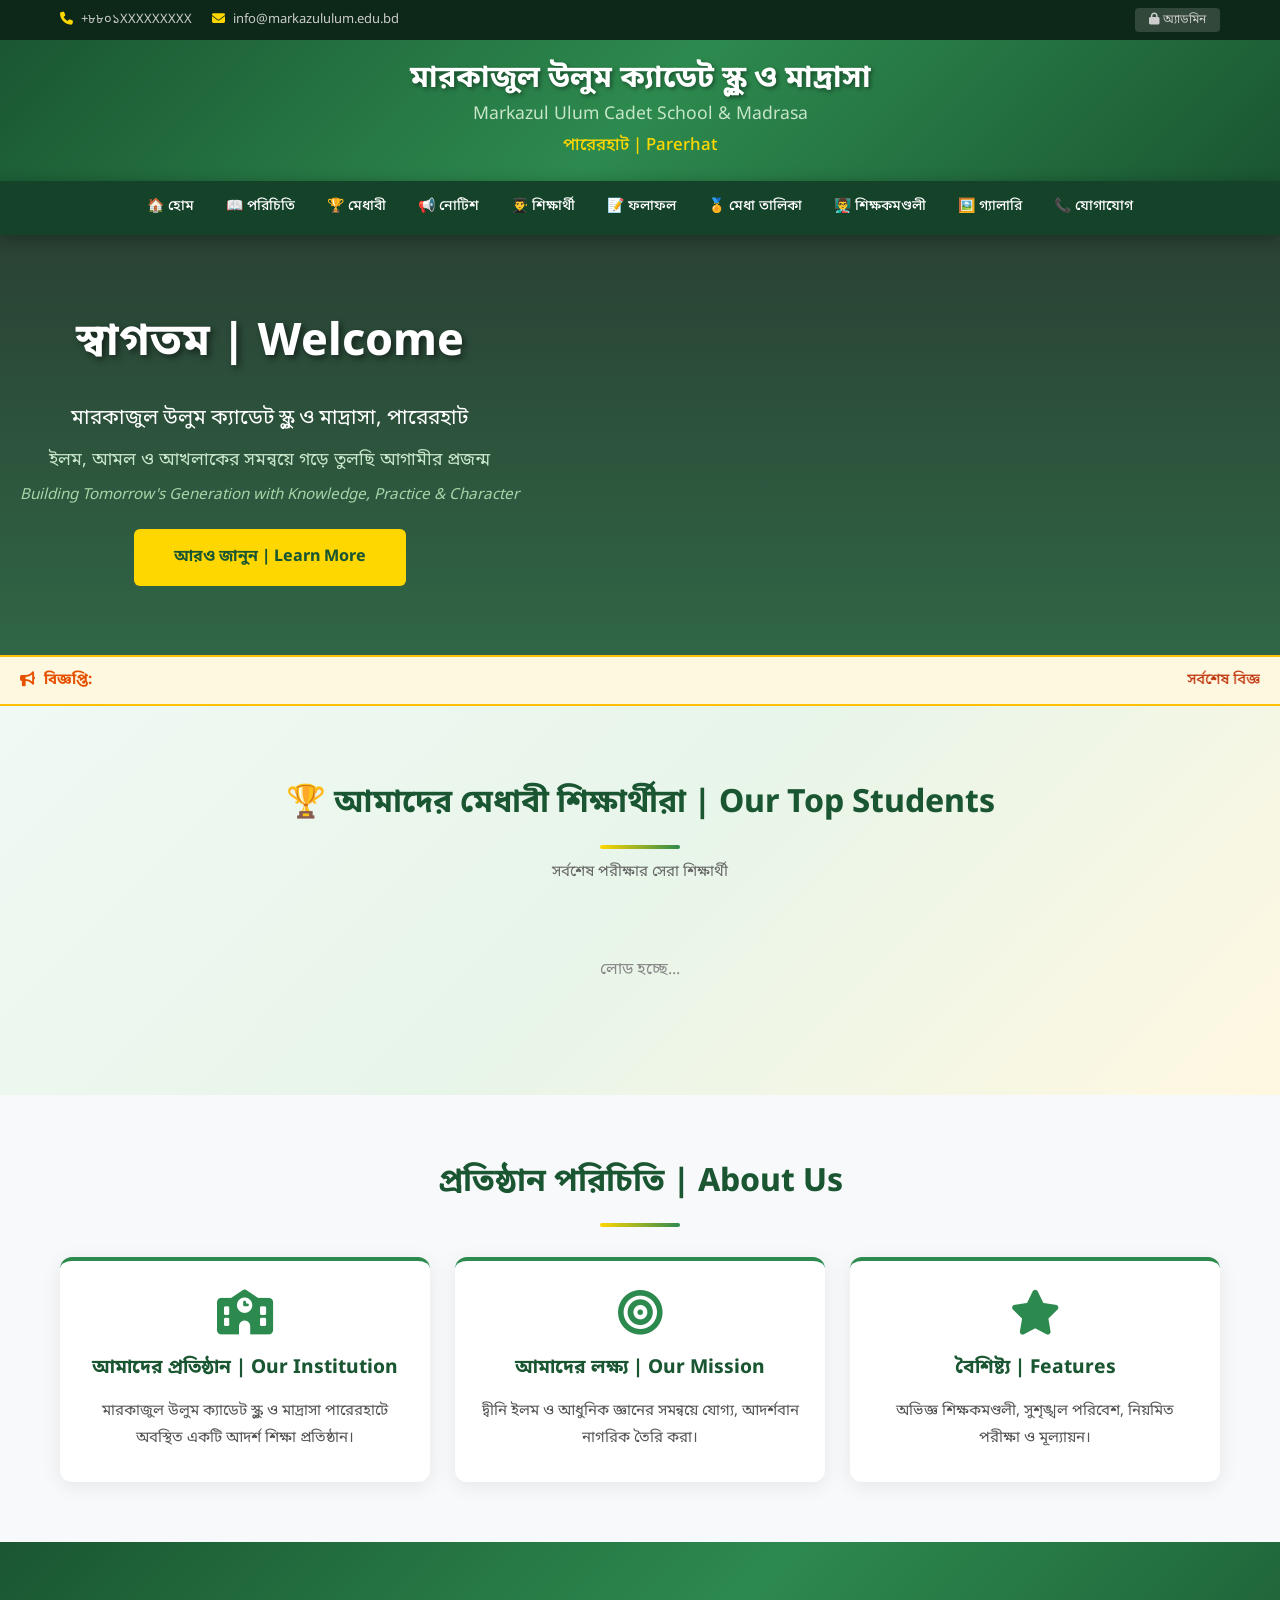
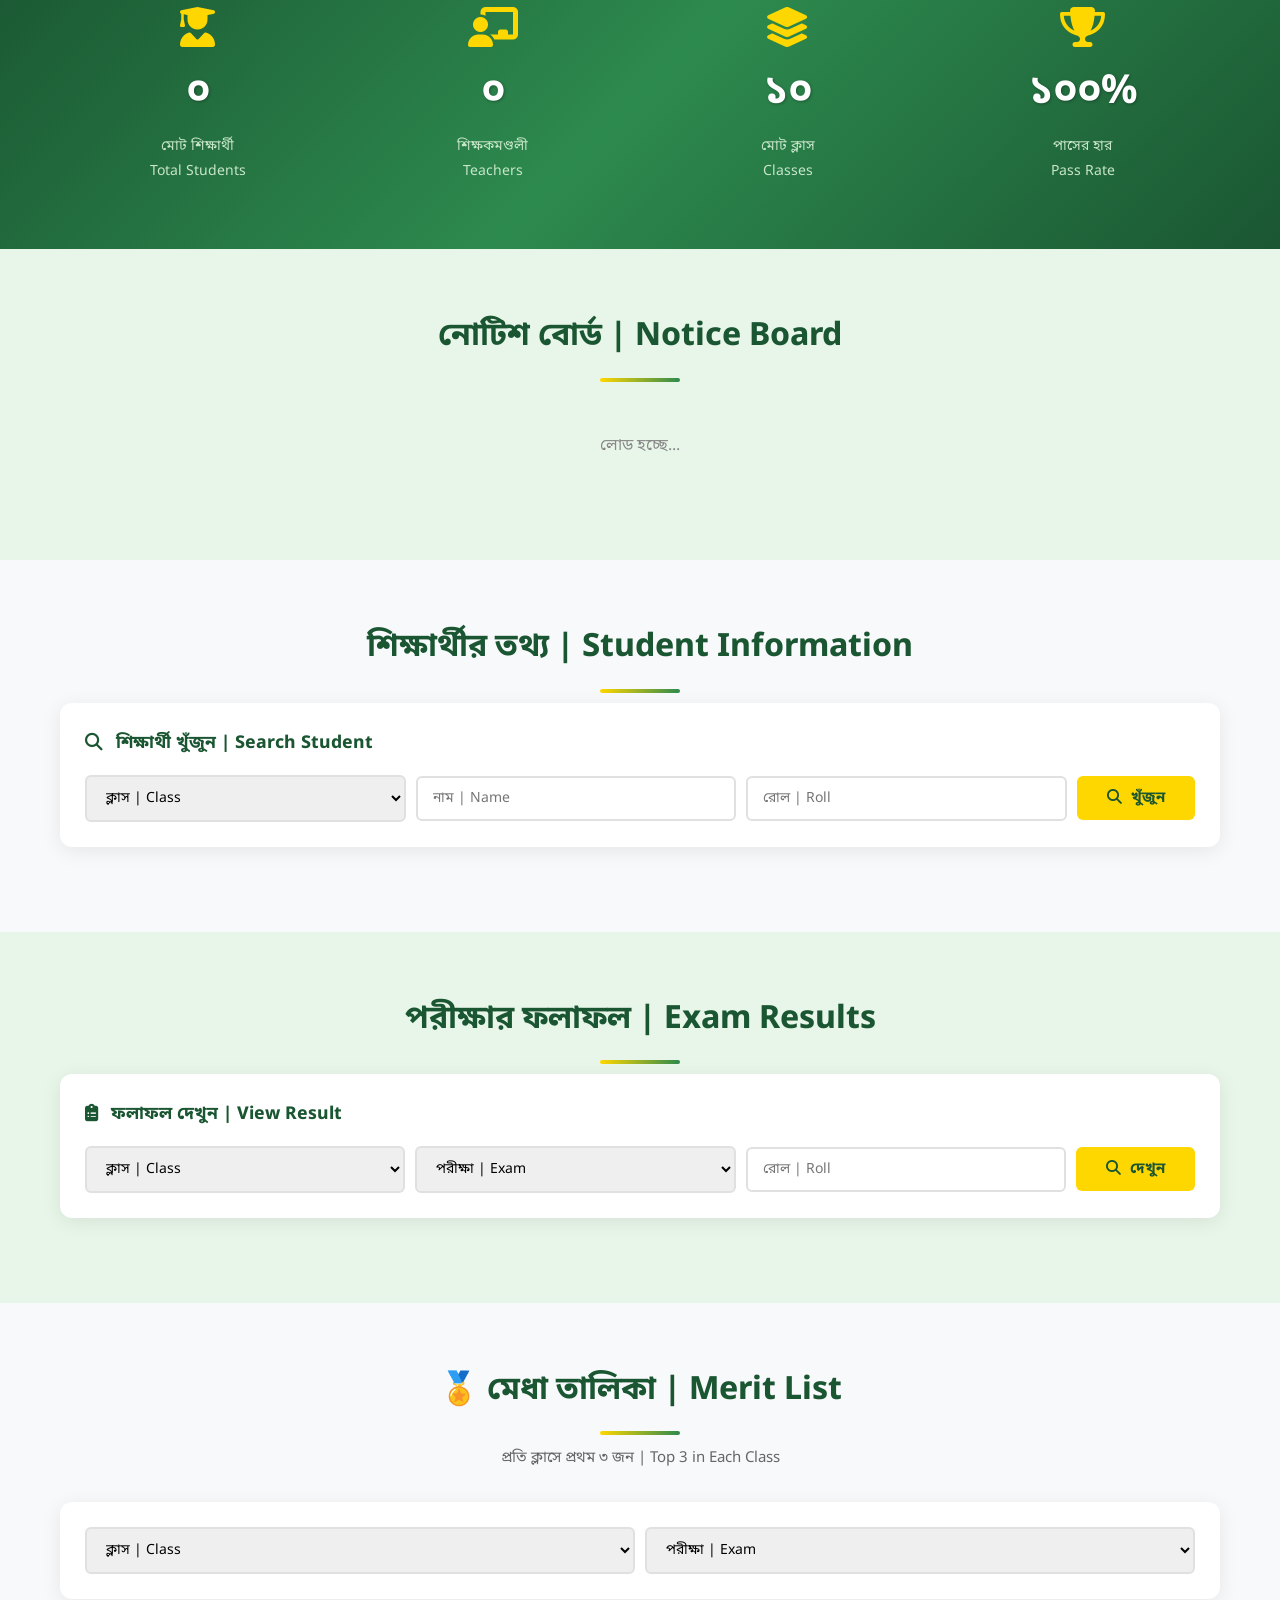
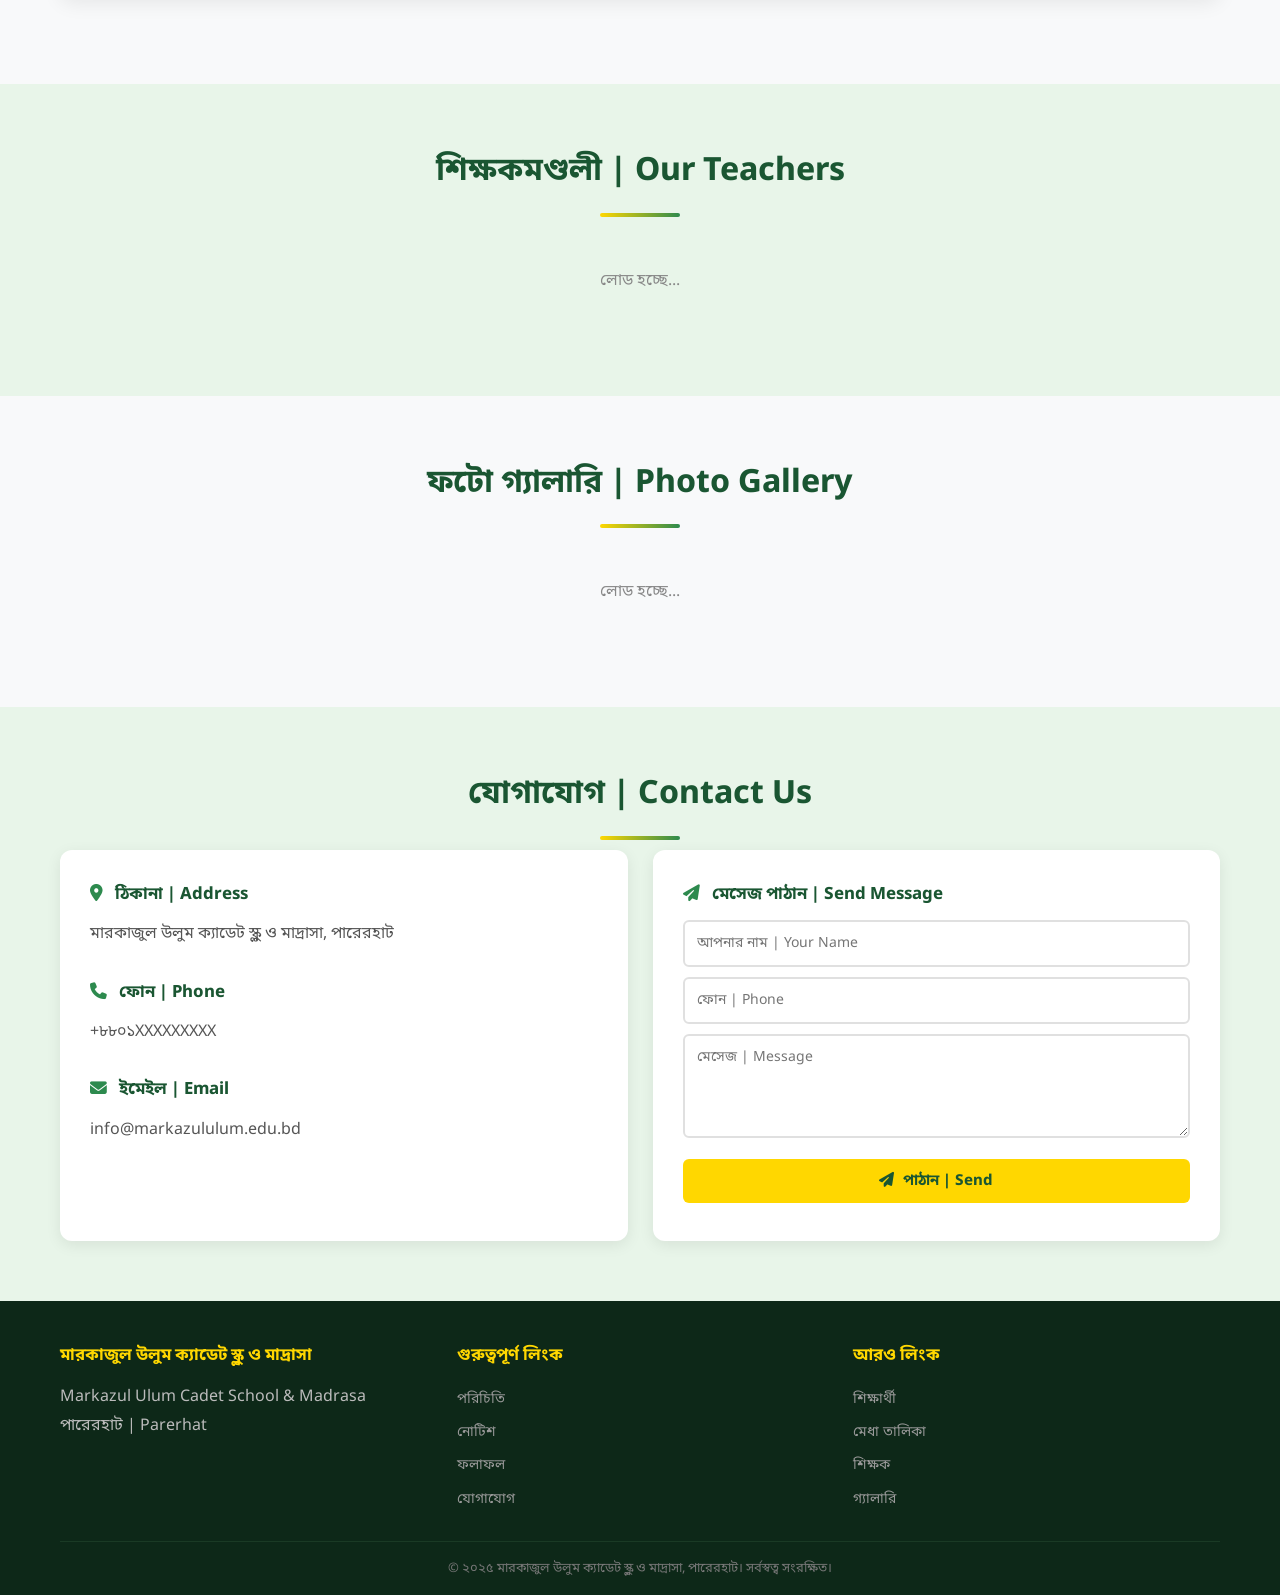
==== commit 7dbcca93: "Update index.html" ====
--- a/index.html
+++ b/index.html
@@ -264,13 +264,36 @@
                     <option value="7">ক্লাস ৭</option><option value="8">ক্লাস ৮</option>
                     <option value="9">ক্লাস ৯</option><option value="10">ক্লাস ১০</option>
                 </select>
-                <select id="topperExam" onchange="loadToppers()">
-                    <option value="">পরীক্ষা | Exam</option>
-                    <option value="monthly">মাসিক | Monthly</option>
-                    <option value="1st-semester">প্রথম সেমিস্টার</option>
-                    <option value="2nd-semester">দ্বিতীয় সেমিস্টার</option>
-                    <option value="yearly">বার্ষিক | Yearly</option>
-                </select>
+                <select id="topperExam" onchange="updateTopperFilters()">
+    <option value="">পরীক্ষা | Exam</option>
+    <option value="monthly">মাসিক | Monthly</option>
+    <option value="1st-semester">প্রথম সেমিস্টার</option>
+    <option value="2nd-semester">দ্বিতীয় সেমিস্টার</option>
+    <option value="yearly">বার্ষিক | Yearly</option>
+</select>
+<select id="topperMonth" onchange="loadToppers()" style="display:none;">
+    <option value="">মাস | Month</option>
+    <option value="জানুয়ারি">জানুয়ারি</option>
+    <option value="ফেব্রুয়ারি">ফেব্রুয়ারি</option>
+    <option value="মার্চ">মার্চ</option>
+    <option value="এপ্রিল">এপ্রিল</option>
+    <option value="মে">মে</option>
+    <option value="জুন">জুন</option>
+    <option value="জুলাই">জুলাই</option>
+    <option value="আগস্ট">আগস্ট</option>
+    <option value="সেপ্টেম্বর">সেপ্টেম্বর</option>
+    <option value="অক্টোবর">অক্টোবর</option>
+    <option value="নভেম্বর">নভেম্বর</option>
+    <option value="ডিসেম্বর">ডিসেম্বর</option>
+</select>
+<select id="topperYear" onchange="loadToppers()" style="display:none;">
+    <option value="">বছর | Year</option>
+    <option value="2024">২০২৪</option>
+    <option value="2025">২০২৫</option>
+    <option value="2026">২০২৬</option>
+    <option value="2027">২০২৭</option>
+    <option value="2028">২০২৮</option>
+</select>
             </div>
         </div>
         <div id="topperDisplay" class="topper-grid"></div>
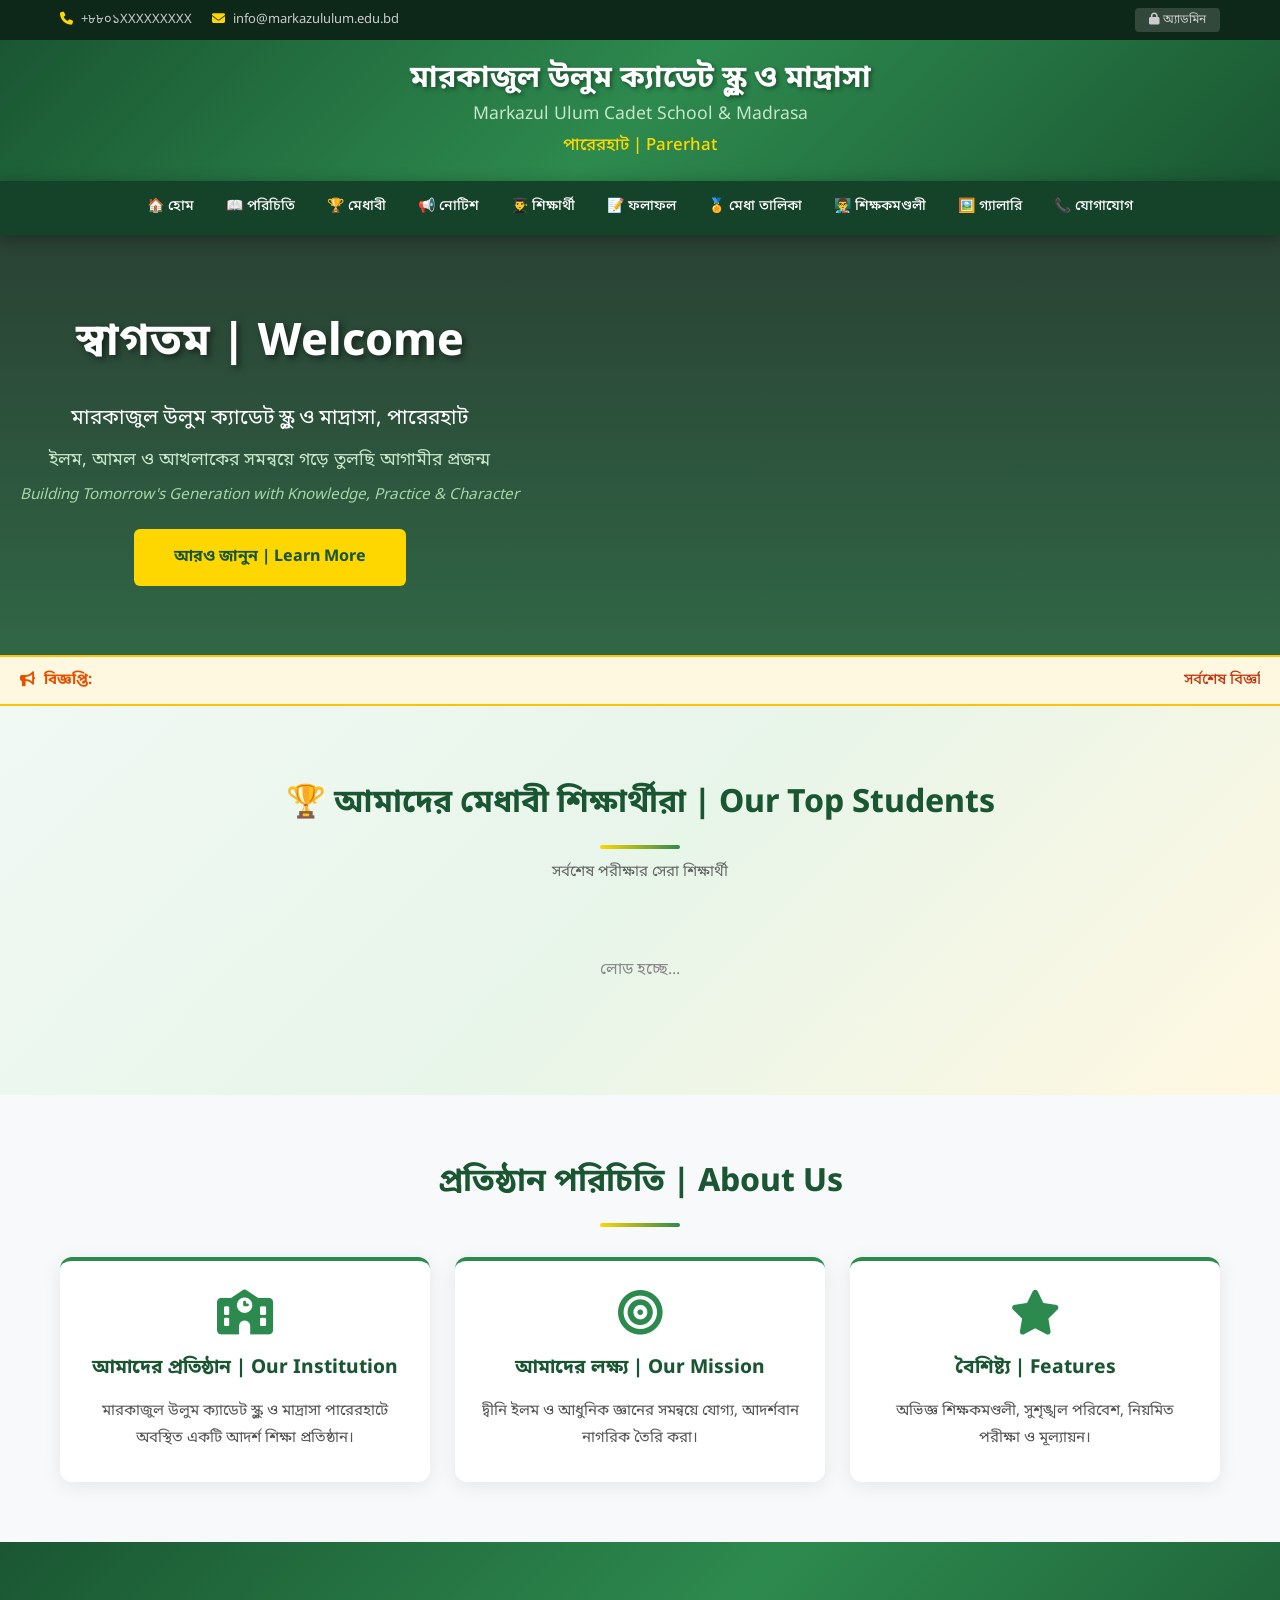
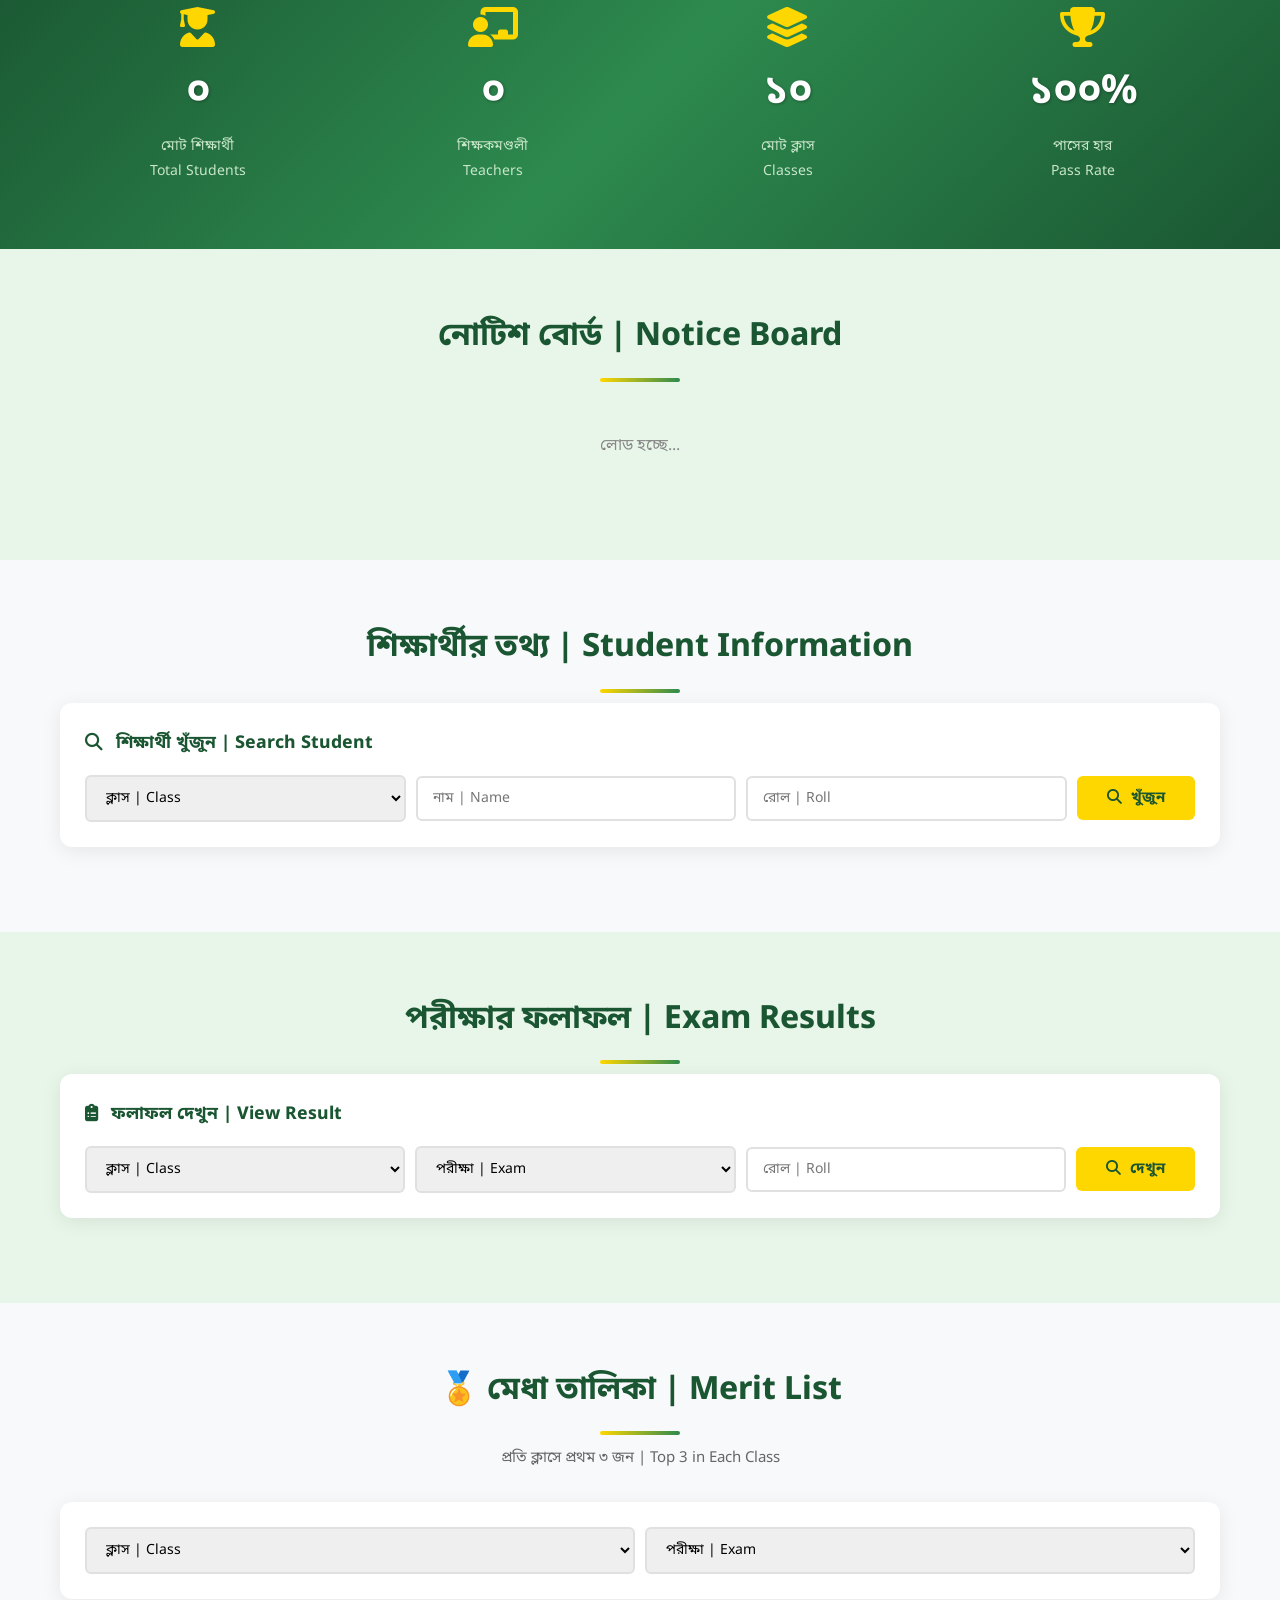
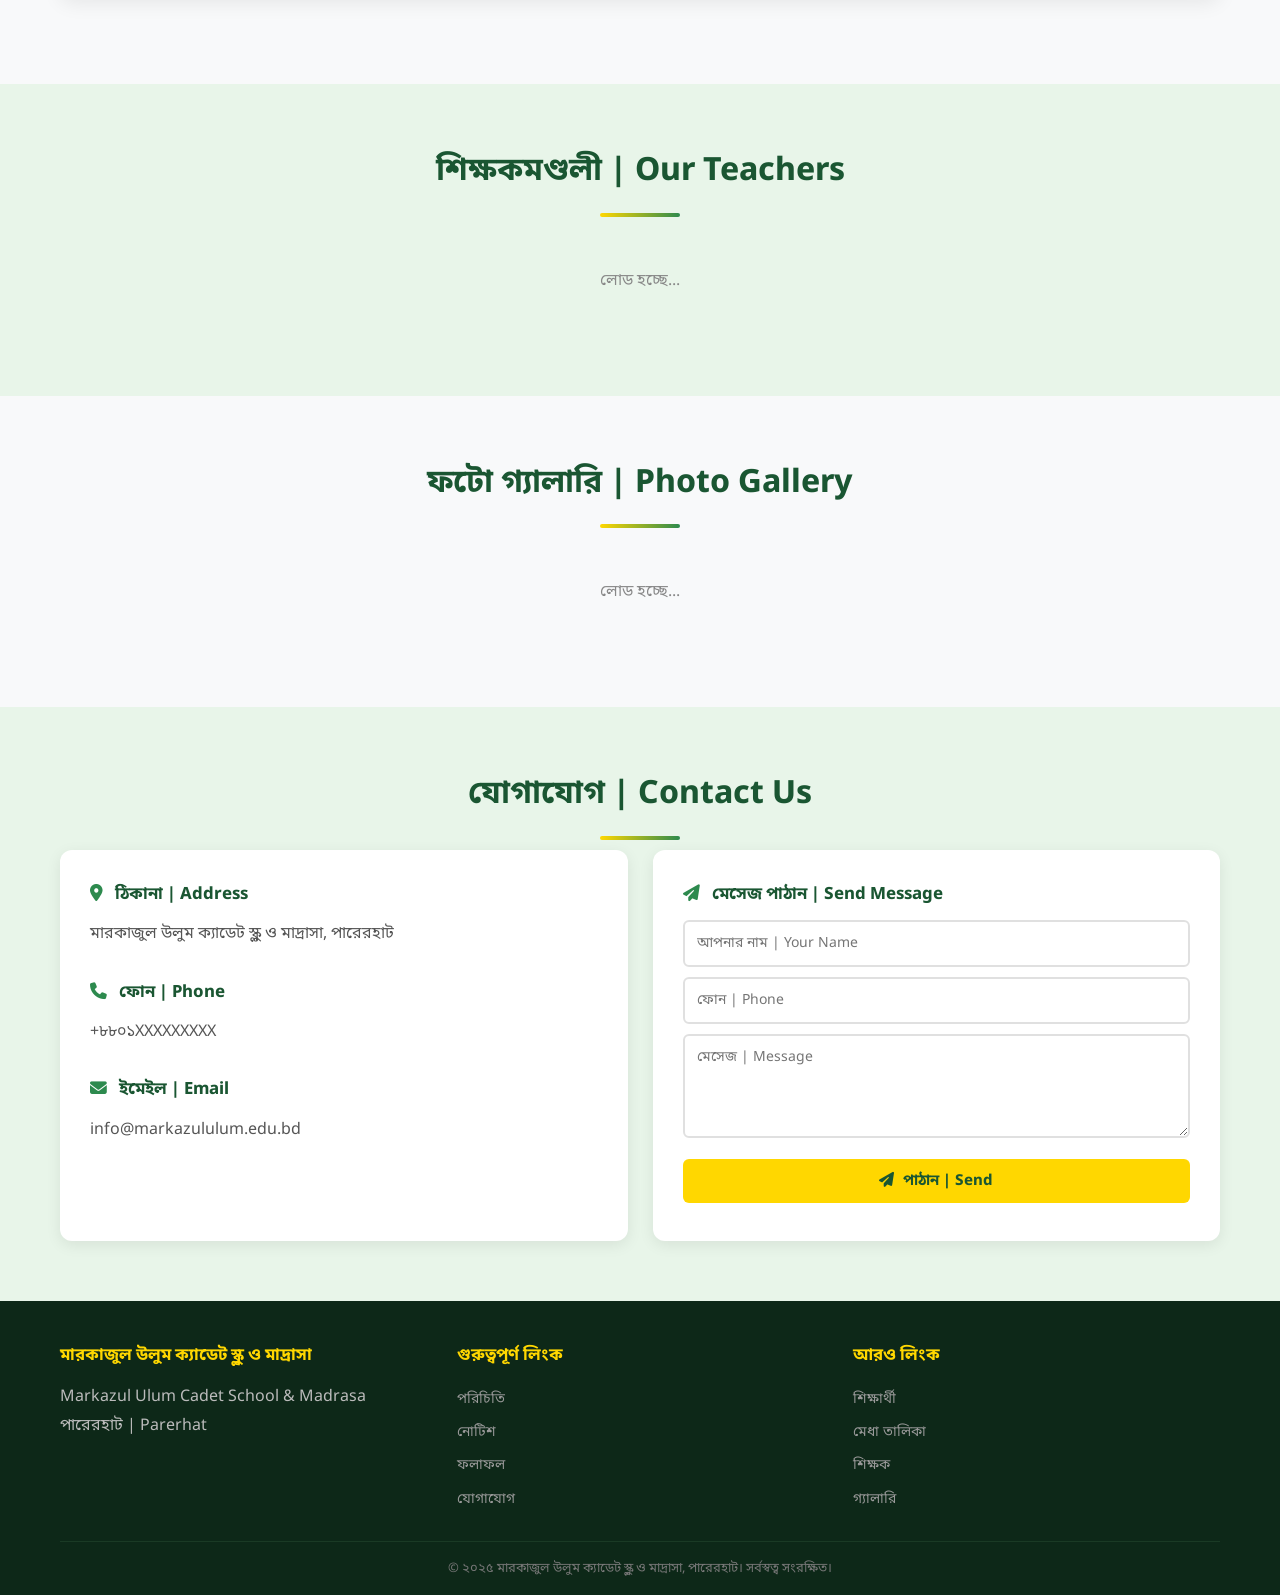
==== commit 894dd234: "Result sheet: paper size/orientation options in results tab, remove F/fail display (show obtained ma" ====
--- a/index.html
+++ b/index.html
@@ -380,7 +380,7 @@
 <script src="https://www.gstatic.com/firebasejs/10.7.1/firebase-app-compat.js"></script>
 <script src="https://www.gstatic.com/firebasejs/10.7.1/firebase-firestore-compat.js"></script>
 <script src="https://www.gstatic.com/firebasejs/10.7.1/firebase-auth-compat.js"></script>
-<script src="app.js"></script>
+<script src="app.js?v=5"></script>
 
 </body>
 </html>
--- a/style.css
+++ b/style.css
@@ -430,6 +430,8 @@
 .grade-b { color: #1565c0; font-weight: 600; }
 .grade-c { color: #e65100; font-weight: 600; }
 .grade-f { color: #c62828; font-weight: 700; }
+/* ৩৩-এর নিচে নম্বর পেলে F নয়, প্রাপ্ত নম্বর দেখানো হয় */
+.grade-mark { color: #333; font-weight: 700; }
 
 /* === TOPPERS === */
 .topper-grid {
@@ -1208,6 +1210,59 @@
 }
 
 .edit-close:hover { color: #c62828; }
+
+.sms-modal-content {
+    max-width: 680px;
+}
+
+.sms-meta-box {
+    background: #e8f5e9;
+    border-left: 4px solid #2d8a4e;
+    padding: 12px;
+    border-radius: 8px;
+    margin-bottom: 10px;
+    line-height: 1.6;
+}
+
+.sms-helper-text {
+    margin: 0 0 12px;
+    color: #566b5d;
+    font-size: 13px;
+}
+
+.sms-warning {
+    background: #fff3e0;
+    color: #b26a00;
+    padding: 10px 12px;
+    border-radius: 8px;
+    border-left: 4px solid #ff9800;
+    margin-bottom: 12px;
+    font-size: 13px;
+    font-weight: 600;
+}
+
+.btn-message {
+    background: #1565c0;
+    color: #fff;
+    border: none;
+    padding: 7px 10px;
+    border-radius: 6px;
+    cursor: pointer;
+    font-size: 15px;
+}
+
+.btn-message:hover {
+    background: #0d47a1;
+}
+
+.btn-message-missing {
+    background: #9e9e9e;
+}
+
+.btn-message-missing:hover {
+    background: #757575;
+}
+
 
 /* Quick Result Add */
 .quick-result-box {
@@ -1307,3 +1362,511 @@
         font-size: 0.7em;
     }
 }
+
+/* ============================================
+   QUICK RESULT - COMPACT STUDENT LIST
+   ============================================ */
+.student-row-container {
+    background: white;
+    border: 1px solid #e0e0e0;
+    border-radius: 8px;
+    margin-bottom: 8px;
+    overflow: hidden;
+    transition: all 0.3s;
+}
+
+.student-row-container:hover {
+    border-color: #2d8a4e;
+    box-shadow: 0 2px 8px rgba(45,138,78,0.15);
+}
+
+.student-row-header {
+    display: flex;
+    justify-content: space-between;
+    align-items: center;
+    padding: 12px 15px;
+    cursor: pointer;
+    background: linear-gradient(90deg, #f9f9f9, white);
+    transition: background 0.3s;
+}
+
+.student-row-header:hover {
+    background: linear-gradient(90deg, #e8f5e9, #f9f9f9);
+}
+
+.student-row-left {
+    display: flex;
+    align-items: center;
+    gap: 12px;
+    flex: 1;
+}
+
+.student-row-roll {
+    background: #1a5632;
+    color: white;
+    padding: 4px 12px;
+    border-radius: 20px;
+    font-weight: 700;
+    font-size: 13px;
+    min-width: 40px;
+    text-align: center;
+}
+
+.student-row-name {
+    font-weight: 600;
+    color: #1a5632;
+    font-size: 15px;
+}
+
+.student-row-right {
+    display: flex;
+    align-items: center;
+    gap: 12px;
+}
+
+.student-row-preview {
+    font-size: 12px;
+    color: #666;
+}
+
+.preview-badge {
+    background: #fff8e1;
+    color: #856404;
+    padding: 3px 10px;
+    border-radius: 12px;
+    font-weight: 600;
+    font-size: 11px;
+    border: 1px solid #ffc107;
+}
+
+.student-row-arrow {
+    color: #2d8a4e;
+    font-weight: 700;
+    font-size: 12px;
+}
+
+.student-row-body {
+    border-top: 1px solid #e0e0e0;
+    background: #fafafa;
+    animation: slideDown 0.3s ease;
+}
+
+@keyframes slideDown {
+    from { opacity: 0; max-height: 0; }
+    to { opacity: 1; max-height: 1000px; }
+}
+
+
+/* ============================================
+   QUESTION BUILDER
+============================================ */
+.qb-helper-text {
+    color: #566b5d;
+    font-size: 13px;
+    margin: 0 0 14px;
+}
+
+.qb-hero-card {
+    background: linear-gradient(135deg, #f8fff9 0%, #eef8f0 100%);
+}
+
+.qb-hero-top,
+.qb-builder-topline,
+.qb-screen-bar,
+.qb-setup-bottom,
+.qb-action-row,
+.qb-toolbar,
+.qb-symbol-grid,
+.qb-draft-actions,
+.qb-page-actions,
+.qb-quick-focus,
+.qb-template-row {
+    display: flex;
+    flex-wrap: wrap;
+    gap: 10px;
+}
+
+.qb-hero-top,
+.qb-builder-topline,
+.qb-screen-bar,
+.qb-setup-bottom {
+    justify-content: space-between;
+    align-items: center;
+}
+
+.qb-live-badge {
+    background: #14432a;
+    color: #fff;
+    padding: 10px 14px;
+    border-radius: 999px;
+    font-size: 13px;
+    font-weight: 700;
+}
+
+.qb-step-grid {
+    margin-top: 14px;
+    display: grid;
+    grid-template-columns: repeat(auto-fit, minmax(180px, 1fr));
+    gap: 12px;
+}
+
+.qb-step-card {
+    background: rgba(255,255,255,0.9);
+    border: 1px solid #d7e8da;
+    border-radius: 12px;
+    padding: 14px;
+}
+
+.qb-step-card strong {
+    display: block;
+    color: #1a5632;
+    margin-bottom: 6px;
+}
+
+.qb-step-card span {
+    font-size: 13px;
+    color: #526457;
+    line-height: 1.5;
+}
+
+.qb-checkbox-row {
+    display: inline-flex;
+    align-items: center;
+    gap: 8px;
+    font-weight: 600;
+    color: #1a5632;
+}
+
+.qb-checkbox-row input {
+    width: auto;
+    margin: 0;
+}
+
+.qb-template-row {
+    margin: 12px 0 4px;
+}
+
+.qb-toolbar-card {
+    position: sticky;
+    top: 8px;
+    z-index: 5;
+}
+
+.qb-toolbar-head {
+    display: flex;
+    justify-content: space-between;
+    align-items: center;
+    gap: 12px;
+    margin-bottom: 10px;
+}
+
+.qb-tool-group + .qb-tool-group {
+    margin-top: 12px;
+}
+
+.qb-tool-title {
+    display: inline-block;
+    margin-bottom: 8px;
+    font-size: 12px;
+    font-weight: 800;
+    color: #5a6e61;
+    text-transform: uppercase;
+    letter-spacing: 0.4px;
+}
+
+.qb-tool-btn {
+    border: 1px solid #c9d9cc;
+    background: #f8fcf8;
+    color: #1a5632;
+    padding: 9px 12px;
+    border-radius: 8px;
+    font-family: inherit;
+    font-size: 13px;
+    cursor: pointer;
+    min-width: 42px;
+    transition: all 0.2s ease;
+}
+
+.qb-tool-btn:hover {
+    background: #e8f5e9;
+    border-color: #2d8a4e;
+}
+
+.qb-symbol-grid {
+    margin-top: 14px;
+}
+
+.qb-symbol-grid .qb-tool-btn {
+    min-width: 48px;
+    font-size: 15px;
+    font-weight: 700;
+}
+
+.qb-pages {
+    display: flex;
+    flex-direction: column;
+    gap: 18px;
+    overflow-x: auto;
+    padding-bottom: 5px;
+}
+
+.qb-sheet-page {
+    border: 1px solid #d7e6d9;
+    background: linear-gradient(180deg, #f8fbf8 0%, #eef5ef 100%);
+    border-radius: 14px;
+    padding: 16px;
+}
+
+.qb-page-label {
+    font-weight: 700;
+    color: #1a5632;
+}
+
+.qb-page-note {
+    font-size: 12px;
+    color: #607364;
+}
+
+.qb-paper-sheet {
+    width: min(100%, 1180px);
+    min-height: 820px;
+    background: #fff;
+    margin: 0 auto;
+    padding: 30px;
+    box-shadow: 0 8px 30px rgba(0,0,0,0.08);
+    border: 1px solid #dfe7e1;
+    display: grid;
+    grid-template-columns: repeat(2, minmax(0, 1fr));
+    gap: 28px;
+}
+
+.qb-paper-column {
+    border: 1.4px solid #222;
+    min-height: 720px;
+    display: flex;
+    flex-direction: column;
+    padding: 20px 18px;
+    background: white;
+}
+
+.qb-column-head {
+    display: flex;
+    justify-content: space-between;
+    align-items: center;
+    gap: 10px;
+    margin-bottom: 10px;
+}
+
+.qb-column-title {
+    font-size: 12px;
+    font-weight: 800;
+    color: #1a5632;
+    letter-spacing: 0.3px;
+    text-transform: uppercase;
+}
+
+.qb-paper-header {
+    border-bottom: 1px solid #444;
+    padding-bottom: 16px;
+    margin-bottom: 14px;
+    text-align: center;
+    line-height: 1.35;
+}
+
+.qb-header-main {
+    font-size: 16px;
+    font-weight: 800;
+}
+
+.qb-header-title {
+    font-size: 15px;
+    font-weight: 700;
+}
+
+.qb-header-sub,
+.qb-header-note {
+    font-size: 14px;
+    font-weight: 600;
+}
+
+.qb-header-meta {
+    display: flex;
+    justify-content: space-between;
+    gap: 8px;
+    font-size: 13px;
+    margin-top: 4px;
+    font-weight: 600;
+}
+
+.qb-paper-editor {
+    flex: 1;
+    min-height: 480px;
+    overflow: auto;
+    font-size: 15px;
+    line-height: 1.65;
+    padding-right: 4px;
+}
+
+.qb-paper-editor p,
+.qb-paper-header p {
+    margin: 0 0 7px;
+}
+
+.qb-editable {
+    outline: none;
+    transition: box-shadow 0.2s ease, border-color 0.2s ease;
+    border-radius: 6px;
+}
+
+.qb-editable.qb-active {
+    box-shadow: 0 0 0 2px rgba(45,138,78,0.14);
+    background: #fbfffc;
+}
+
+.qb-editable:focus {
+    box-shadow: 0 0 0 2px rgba(45,138,78,0.16);
+}
+
+.qb-paper-editor.qb-overflow {
+    box-shadow: inset 0 0 0 2px rgba(211, 47, 47, 0.26);
+    background: #fff7f7;
+}
+
+.qb-column-status {
+    margin-top: 8px;
+    font-size: 11px;
+    color: #708070;
+}
+
+.qb-paper-editor:empty:before {
+    content: attr(data-placeholder);
+    color: #9aa79c;
+}
+
+.qb-draft-box {
+    border: 1px solid #dbe7dd;
+    border-radius: 12px;
+    padding: 12px 14px;
+    background: #fbfdfb;
+}
+
+.qb-draft-box summary {
+    cursor: pointer;
+    font-weight: 700;
+    color: #1a5632;
+    outline: none;
+}
+
+.qb-draft-list {
+    display: grid;
+    grid-template-columns: repeat(auto-fit, minmax(260px, 1fr));
+    gap: 12px;
+    margin-top: 12px;
+}
+
+.qb-draft-card {
+    border: 1px solid #d7e3d8;
+    border-radius: 12px;
+    padding: 14px;
+    background: #fff;
+}
+
+.qb-draft-card h4 {
+    margin: 0 0 6px;
+    color: #1a5632;
+    font-size: 16px;
+}
+
+.qb-draft-card p {
+    margin: 3px 0;
+    font-size: 13px;
+    color: #555;
+}
+
+.qb-mark-box {
+    display: inline-block;
+    border: 1px solid #222;
+    padding: 1px 7px;
+    min-width: 34px;
+    text-align: center;
+    font-size: 13px;
+    border-radius: 4px;
+}
+
+.qb-mcq-block .qb-choice {
+    margin-left: 18px;
+    margin-bottom: 3px;
+}
+
+.qb-fill-line,
+.qb-dotted-line {
+    width: 100%;
+    margin: 8px 0;
+}
+
+.qb-fill-line {
+    border-bottom: 1px solid #222;
+    min-height: 16px;
+}
+
+.qb-dotted-line {
+    border-bottom: 1px dotted #333;
+    min-height: 16px;
+}
+
+.qb-fraction {
+    display: inline-flex;
+    flex-direction: column;
+    vertical-align: middle;
+    text-align: center;
+    min-width: 34px;
+    margin: 0 3px;
+    line-height: 1.2;
+}
+
+.qb-fr-top {
+    border-bottom: 1px solid #222;
+    padding: 0 3px 1px;
+}
+
+.qb-fr-bottom {
+    padding: 1px 3px 0;
+}
+
+.qb-mini-table {
+    width: 100%;
+    border-collapse: collapse;
+    margin: 8px 0;
+}
+
+.qb-mini-table td {
+    border: 1px solid #222;
+    height: 28px;
+    min-width: 45px;
+    padding: 4px;
+}
+
+@media (max-width: 1100px) {
+    .qb-toolbar-card {
+        position: static;
+    }
+    .qb-paper-sheet {
+        width: 1180px;
+    }
+}
+
+@media (max-width: 768px) {
+    .qb-hero-top,
+    .qb-builder-topline,
+    .qb-screen-bar,
+    .qb-setup-bottom,
+    .qb-toolbar-head {
+        align-items: flex-start;
+        flex-direction: column;
+    }
+    .qb-action-row .btn,
+    .qb-page-actions .btn,
+    .qb-quick-focus .btn {
+        width: 100%;
+    }
+}
